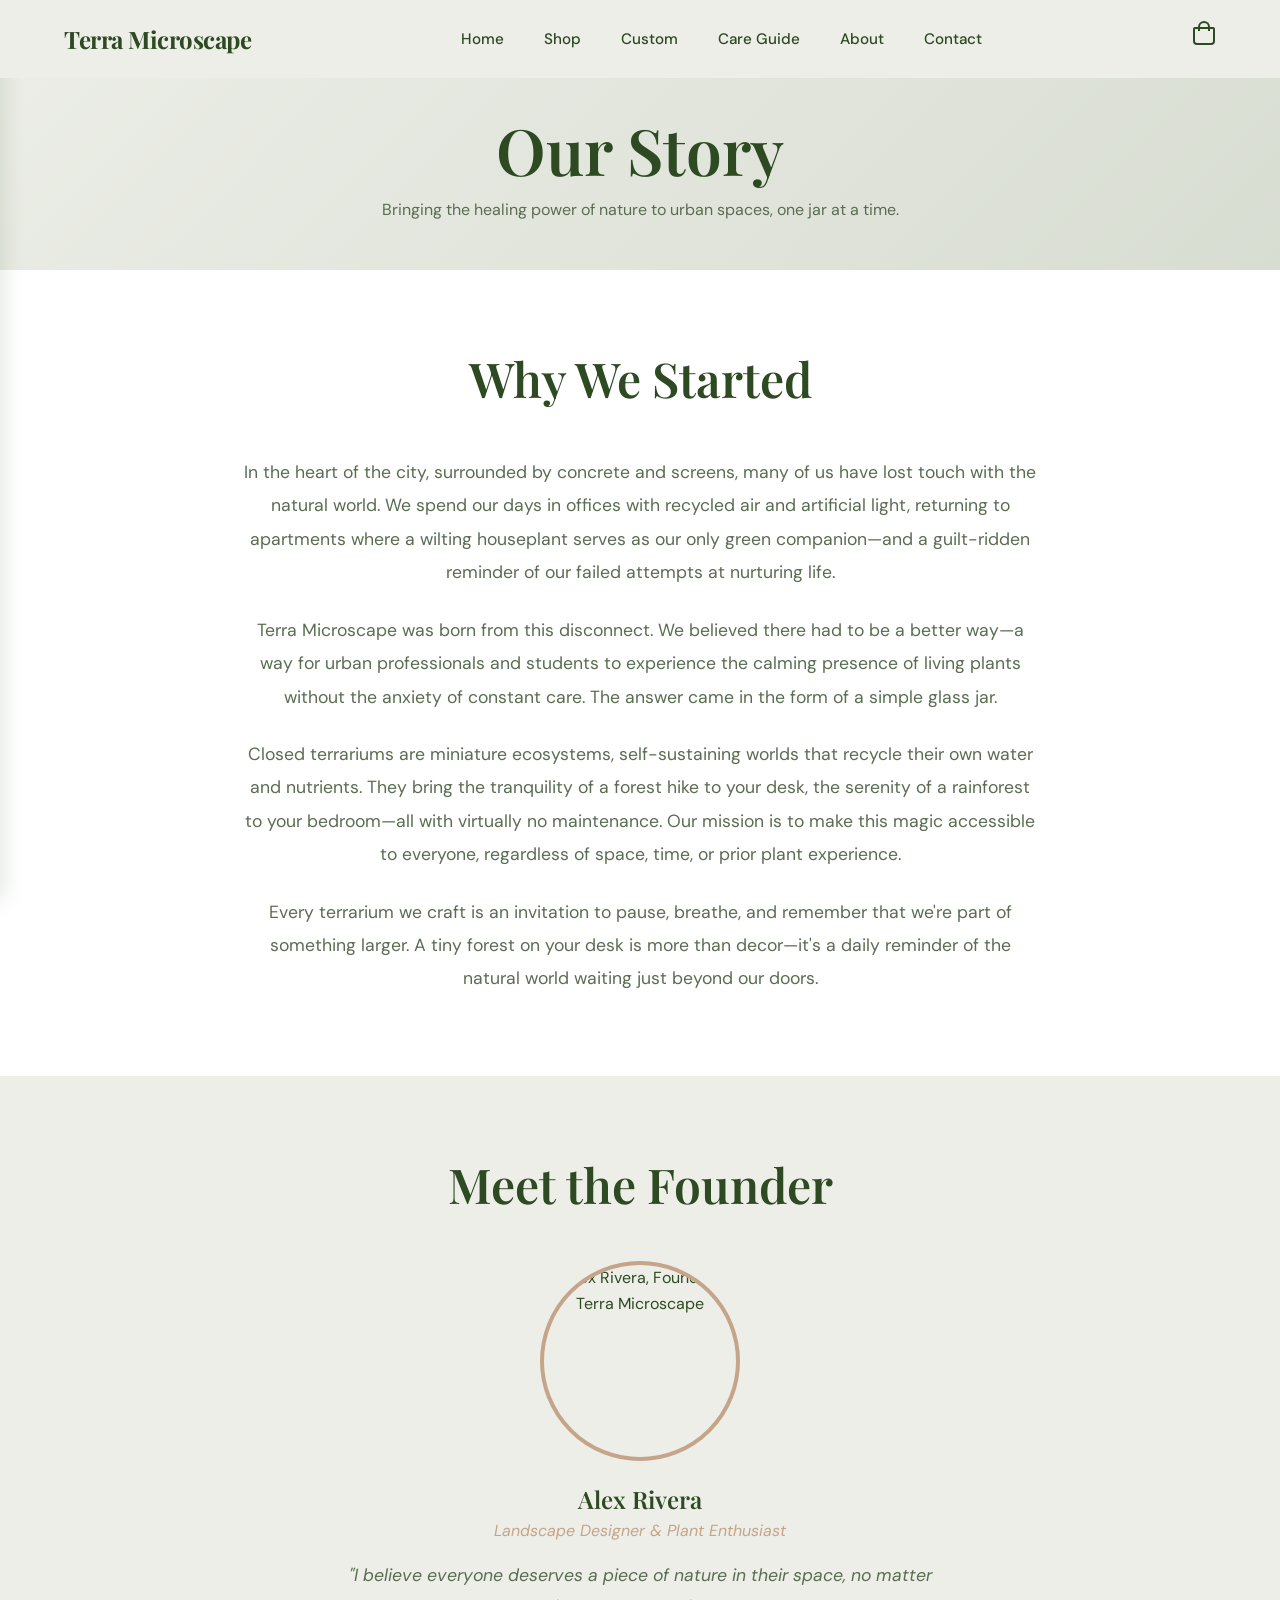
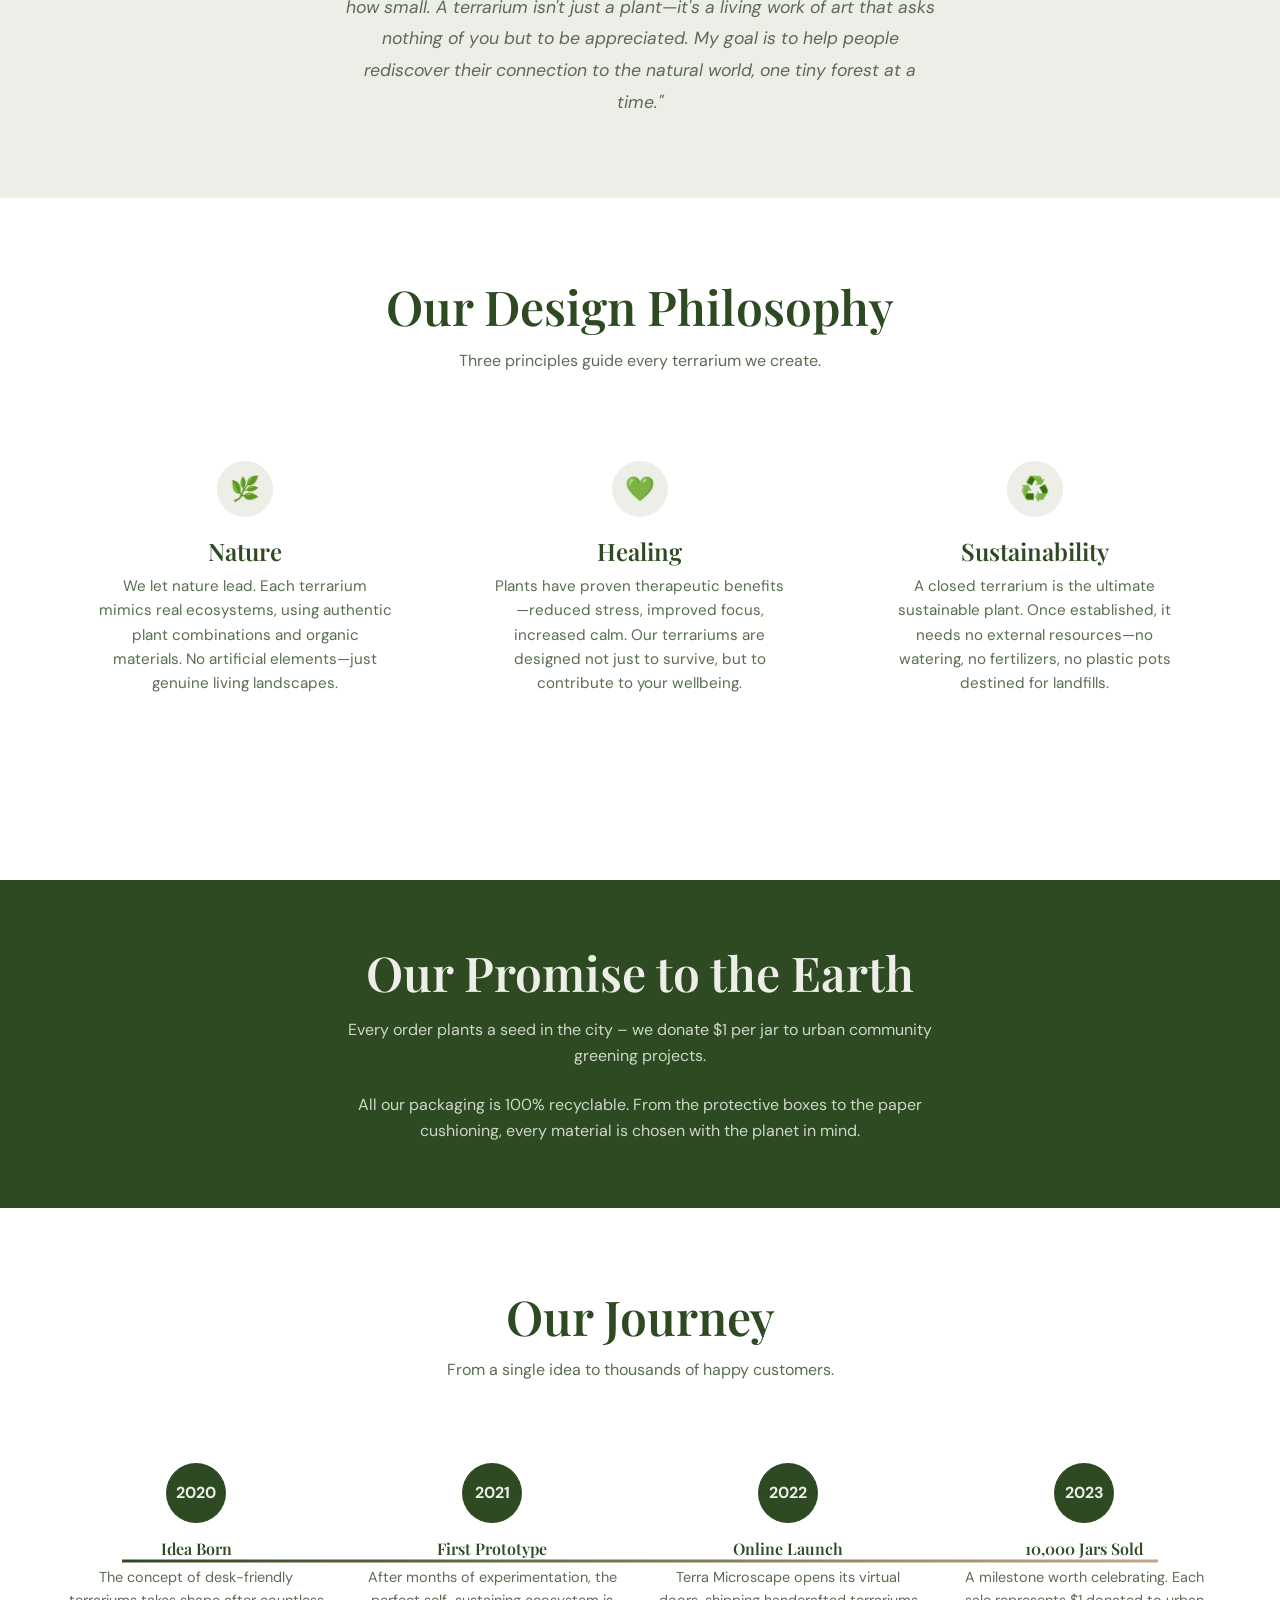
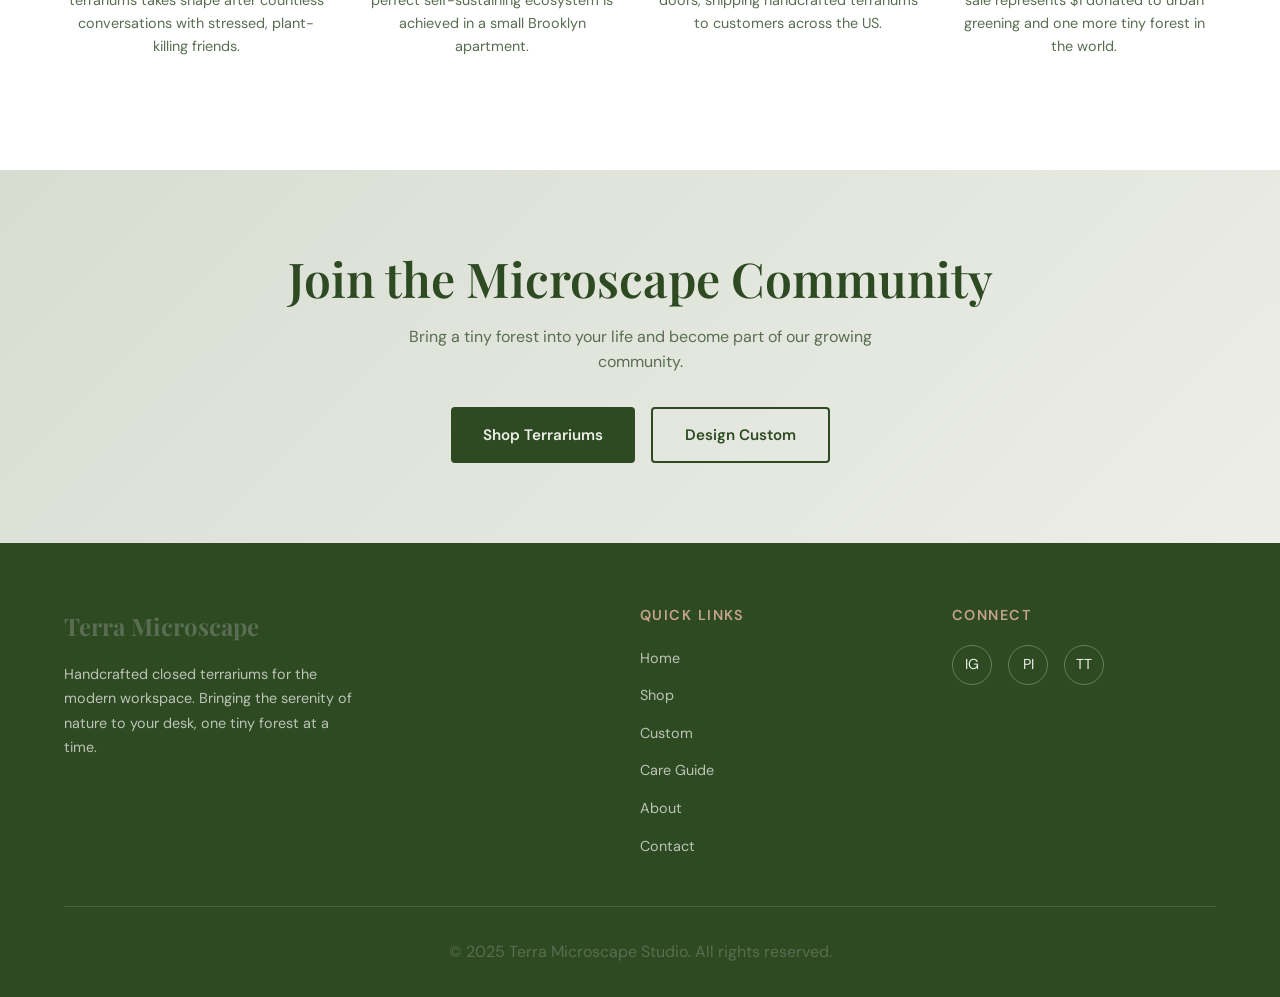
==== about.html @ 4326773a "Add files via upload" ====
<!DOCTYPE html>
<html lang="en">
<head>
  <meta charset="UTF-8">
  <meta name="viewport" content="width=device-width, initial-scale=1.0">
  <meta name="description" content="Learn about Terra Microscape Studio. Our story, mission, and commitment to bringing nature closer to urban living.">
  <title>About Us | Terra Microscape Studio</title>
  <link rel="preconnect" href="https://fonts.googleapis.com">
  <link rel="preconnect" href="https://fonts.gstatic.com" crossorigin>
  <link href="https://fonts.googleapis.com/css2?family=DM+Sans:wght@400;500;600;700&family=Playfair+Display:wght@500;600;700&display=swap" rel="stylesheet">
  <link rel="stylesheet" href="styles.css">
</head>
<body>
  <!-- Navigation -->
  <nav class="nav">
    <div class="container nav-inner">
      <a href="index.html" class="nav-logo">Terra Microscape</a>
      <ul class="nav-menu">
        <li><a href="index.html">Home</a></li>
        <li><a href="shop.html">Shop</a></li>
        <li><a href="custom.html">Custom</a></li>
        <li><a href="care.html">Care Guide</a></li>
        <li><a href="about.html">About</a></li>
        <li><a href="contact.html">Contact</a></li>
      </ul>
      <div class="nav-right">
        <div class="cart-icon" aria-label="Shopping cart"></div>
        <button class="nav-toggle" aria-label="Toggle menu">
          <span></span>
          <span></span>
          <span></span>
        </button>
      </div>
    </div>
  </nav>

  <!-- Mobile Drawer -->
  <div class="nav-overlay"></div>
  <div class="nav-drawer">
    <a href="index.html">Home</a>
    <a href="shop.html">Shop</a>
    <a href="custom.html">Custom</a>
    <a href="care.html">Care Guide</a>
    <a href="about.html">About</a>
    <a href="contact.html">Contact</a>
  </div>

  <!-- Page Header -->
  <header class="page-header">
    <div class="container">
      <h1>Our Story</h1>
      <p>Bringing the healing power of nature to urban spaces, one jar at a time.</p>
    </div>
  </header>

  <!-- Brand Story -->
  <section class="benefits">
    <div class="container">
      <div class="section-header">
        <h2>Why We Started</h2>
      </div>
      <div style="max-width: 800px; margin: 0 auto; text-align: center;">
        <p style="font-size: 1.1rem; line-height: 1.9; margin-bottom: 1.5rem;">
          In the heart of the city, surrounded by concrete and screens, many of us have lost touch with the natural world. We spend our days in offices with recycled air and artificial light, returning to apartments where a wilting houseplant serves as our only green companion—and a guilt-ridden reminder of our failed attempts at nurturing life.
        </p>
        <p style="font-size: 1.1rem; line-height: 1.9; margin-bottom: 1.5rem;">
          Terra Microscape was born from this disconnect. We believed there had to be a better way—a way for urban professionals and students to experience the calming presence of living plants without the anxiety of constant care. The answer came in the form of a simple glass jar.
        </p>
        <p style="font-size: 1.1rem; line-height: 1.9; margin-bottom: 1.5rem;">
          Closed terrariums are miniature ecosystems, self-sustaining worlds that recycle their own water and nutrients. They bring the tranquility of a forest hike to your desk, the serenity of a rainforest to your bedroom—all with virtually no maintenance. Our mission is to make this magic accessible to everyone, regardless of space, time, or prior plant experience.
        </p>
        <p style="font-size: 1.1rem; line-height: 1.9;">
          Every terrarium we craft is an invitation to pause, breathe, and remember that we're part of something larger. A tiny forest on your desk is more than decor—it's a daily reminder of the natural world waiting just beyond our doors.
        </p>
      </div>
    </div>
  </section>

  <!-- Founder Introduction -->
  <section class="bestsellers">
    <div class="container">
      <div class="section-header">
        <h2>Meet the Founder</h2>
      </div>
      <div style="display: flex; flex-direction: column; align-items: center; text-align: center;">
        <div style="width: 200px; height: 200px; border-radius: 50%; overflow: hidden; margin-bottom: 1.5rem; border: 4px solid var(--color-accent);">
          <img src="https://placehold.co/300x300/2d4a22/eceee7?text=Alex+Rivera" alt="Alex Rivera, Founder of Terra Microscape" style="width: 100%; height: 100%; object-fit: cover;">
        </div>
        <h3 style="color: var(--color-primary); margin-bottom: 0.25rem;">Alex Rivera</h3>
        <p style="color: var(--color-accent); font-style: italic; margin-bottom: 1rem;">Landscape Designer & Plant Enthusiast</p>
        <blockquote style="max-width: 600px; font-size: 1.1rem; font-style: italic; color: var(--color-text-light); line-height: 1.8;">
          "I believe everyone deserves a piece of nature in their space, no matter how small. A terrarium isn't just a plant—it's a living work of art that asks nothing of you but to be appreciated. My goal is to help people rediscover their connection to the natural world, one tiny forest at a time."
        </blockquote>
      </div>
    </div>
  </section>

  <!-- Design Philosophy -->
  <section class="benefits">
    <div class="container">
      <div class="section-header">
        <h2>Our Design Philosophy</h2>
        <p>Three principles guide every terrarium we create.</p>
      </div>
      <div class="scenario-grid">
        <div class="scenario-card">
          <div class="scenario-icon">🌿</div>
          <h3>Nature</h3>
          <p>We let nature lead. Each terrarium mimics real ecosystems, using authentic plant combinations and organic materials. No artificial elements—just genuine living landscapes.</p>
        </div>
        <div class="scenario-card">
          <div class="scenario-icon">💚</div>
          <h3>Healing</h3>
          <p>Plants have proven therapeutic benefits—reduced stress, improved focus, increased calm. Our terrariums are designed not just to survive, but to contribute to your wellbeing.</p>
        </div>
        <div class="scenario-card">
          <div class="scenario-icon">♻️</div>
          <h3>Sustainability</h3>
          <p>A closed terrarium is the ultimate sustainable plant. Once established, it needs no external resources—no watering, no fertilizers, no plastic pots destined for landfills.</p>
        </div>
      </div>
    </div>
  </section>

  <!-- Eco & Community Promise -->
  <section class="mission-banner">
    <div class="container">
      <h2>Our Promise to the Earth</h2>
      <p>Every order plants a seed in the city – we donate $1 per jar to urban community greening projects.</p>
      <p style="margin-bottom: 0;">All our packaging is 100% recyclable. From the protective boxes to the paper cushioning, every material is chosen with the planet in mind.</p>
    </div>
  </section>

  <!-- Brand Milestones Timeline -->
  <section class="benefits">
    <div class="container">
      <div class="section-header">
        <h2>Our Journey</h2>
        <p>From a single idea to thousands of happy customers.</p>
      </div>
      <div class="timeline" style="position: relative; padding: 2rem 0;">
        <div style="position: absolute; top: 50%; left: 5%; right: 5%; height: 3px; background: linear-gradient(90deg, var(--color-primary) 0%, var(--color-accent) 100%); transform: translateY(-50%);"></div>
        <div style="display: flex; justify-content: space-between; position: relative; flex-wrap: wrap; gap: 2rem;">
          <div style="flex: 1; min-width: 200px; text-align: center;">
            <div style="width: 60px; height: 60px; background: var(--color-primary); border-radius: 50%; margin: 0 auto 1rem; display: flex; align-items: center; justify-content: center; color: var(--color-secondary); font-weight: 700;">2020</div>
            <h4 style="color: var(--color-primary); margin-bottom: 0.5rem;">Idea Born</h4>
            <p style="font-size: 0.9rem;">The concept of desk-friendly terrariums takes shape after countless conversations with stressed, plant-killing friends.</p>
          </div>
          <div style="flex: 1; min-width: 200px; text-align: center;">
            <div style="width: 60px; height: 60px; background: var(--color-primary); border-radius: 50%; margin: 0 auto 1rem; display: flex; align-items: center; justify-content: center; color: var(--color-secondary); font-weight: 700;">2021</div>
            <h4 style="color: var(--color-primary); margin-bottom: 0.5rem;">First Prototype</h4>
            <p style="font-size: 0.9rem;">After months of experimentation, the perfect self-sustaining ecosystem is achieved in a small Brooklyn apartment.</p>
          </div>
          <div style="flex: 1; min-width: 200px; text-align: center;">
            <div style="width: 60px; height: 60px; background: var(--color-primary); border-radius: 50%; margin: 0 auto 1rem; display: flex; align-items: center; justify-content: center; color: var(--color-secondary); font-weight: 700;">2022</div>
            <h4 style="color: var(--color-primary); margin-bottom: 0.5rem;">Online Launch</h4>
            <p style="font-size: 0.9rem;">Terra Microscape opens its virtual doors, shipping handcrafted terrariums to customers across the US.</p>
          </div>
          <div style="flex: 1; min-width: 200px; text-align: center;">
            <div style="width: 60px; height: 60px; background: var(--color-primary); border-radius: 50%; margin: 0 auto 1rem; display: flex; align-items: center; justify-content: center; color: var(--color-secondary); font-weight: 700;">2023</div>
            <h4 style="color: var(--color-primary); margin-bottom: 0.5rem;">10,000 Jars Sold</h4>
            <p style="font-size: 0.9rem;">A milestone worth celebrating. Each sale represents $1 donated to urban greening and one more tiny forest in the world.</p>
          </div>
        </div>
      </div>
    </div>
  </section>

  <!-- Bottom CTA -->
  <section class="cta-section">
    <div class="container">
      <h2>Join the Microscape Community</h2>
      <p>Bring a tiny forest into your life and become part of our growing community.</p>
      <div class="cta-buttons">
        <a href="shop.html" class="btn btn-primary">Shop Terrariums</a>
        <a href="custom.html" class="btn btn-outline">Design Custom</a>
      </div>
    </div>
  </section>

  <!-- Footer -->
  <footer class="footer">
    <div class="container">
      <div class="footer-inner">
        <div class="footer-brand">
          <p class="footer-logo">Terra Microscape</p>
          <p class="footer-description">Handcrafted closed terrariums for the modern workspace. Bringing the serenity of nature to your desk, one tiny forest at a time.</p>
        </div>
        <div class="footer-links">
          <h4>Quick Links</h4>
          <ul>
            <li><a href="index.html">Home</a></li>
            <li><a href="shop.html">Shop</a></li>
            <li><a href="custom.html">Custom</a></li>
            <li><a href="care.html">Care Guide</a></li>
            <li><a href="about.html">About</a></li>
            <li><a href="contact.html">Contact</a></li>
          </ul>
        </div>
        <div class="footer-links">
          <h4>Connect</h4>
          <div class="social-links">
            <a href="#" aria-label="Instagram">IG</a>
            <a href="#" aria-label="Pinterest">PI</a>
            <a href="#" aria-label="TikTok">TT</a>
          </div>
        </div>
      </div>
      <div class="footer-bottom">
        <p>© 2025 Terra Microscape Studio. All rights reserved.</p>
      </div>
    </div>
  </footer>

  <!-- Back to Top Button -->
  <button class="back-to-top" aria-label="Back to top">↑</button>

  <script src="script.js"></script>
</body>
</html>
---- styles.css ----
/* ===== CSS Variables ===== */
:root {
  --color-primary: #2d4a22;
  --color-secondary: #eceee7;
  --color-accent: #c5a48a;
  --color-text: #2d4a22;
  --color-text-light: #5a6d52;
  --color-bg: #eceee7;
  --color-white: #ffffff;
  --color-shadow: rgba(45, 74, 34, 0.12);
  --font-display: 'Playfair Display', Georgia, serif;
  --font-body: 'DM Sans', -apple-system, BlinkMacSystemFont, sans-serif;
  --transition: 0.2s ease;
  --max-width: 1200px;
}

/* ===== Reset & Base ===== */
*, *::before, *::after {
  margin: 0;
  padding: 0;
  box-sizing: border-box;
}

html {
  scroll-behavior: smooth;
}

body {
  font-family: var(--font-body);
  background-color: var(--color-bg);
  color: var(--color-text);
  line-height: 1.6;
  overflow-x: hidden;
}

a {
  text-decoration: none;
  color: inherit;
}

ul {
  list-style: none;
}

img {
  max-width: 100%;
  height: auto;
  display: block;
}

button {
  cursor: pointer;
  font-family: inherit;
  border: none;
  background: none;
}

/* ===== Typography ===== */
h1, h2, h3, h4 {
  font-family: var(--font-display);
  font-weight: 600;
  line-height: 1.2;
}

h1 { font-size: clamp(2.5rem, 5vw, 4rem); }
h2 { font-size: clamp(2rem, 4vw, 3rem); }
h3 { font-size: clamp(1.25rem, 2vw, 1.5rem); }

p {
  font-size: 1rem;
  color: var(--color-text-light);
}

/* ===== Container ===== */
.container {
  max-width: var(--max-width);
  margin: 0 auto;
  padding: 0 1.5rem;
}

/* ===== Navigation ===== */
.nav {
  position: fixed;
  top: 0;
  left: 0;
  right: 0;
  z-index: 1000;
  background-color: var(--color-bg);
  transition: box-shadow var(--transition), padding var(--transition);
  padding: 1.25rem 0;
}

.nav.scrolled {
  box-shadow: 0 2px 20px var(--color-shadow);
  padding: 0.75rem 0;
}

.nav-inner {
  display: flex;
  align-items: center;
  justify-content: space-between;
}

.nav-logo {
  font-family: var(--font-display);
  font-size: 1.5rem;
  font-weight: 700;
  color: var(--color-primary);
  letter-spacing: -0.02em;
}

.nav-menu {
  display: flex;
  align-items: center;
  gap: 2.5rem;
}

.nav-menu a {
  font-size: 0.95rem;
  font-weight: 500;
  color: var(--color-text);
  position: relative;
  transition: color var(--transition);
}

.nav-menu a::after {
  content: '';
  position: absolute;
  bottom: -4px;
  left: 0;
  width: 0;
  height: 2px;
  background-color: var(--color-accent);
  transition: width var(--transition);
}

.nav-menu a:hover {
  color: var(--color-primary);
}

.nav-menu a:hover::after {
  width: 100%;
}

.nav-right {
  display: flex;
  align-items: center;
  gap: 1.5rem;
}

.cart-icon {
  width: 24px;
  height: 24px;
  position: relative;
}

.cart-icon::before {
  content: '';
  position: absolute;
  top: 0;
  left: 50%;
  transform: translateX(-50%);
  width: 22px;
  height: 18px;
  border: 2px solid var(--color-primary);
  border-radius: 2px 2px 4px 4px;
}

.cart-icon::after {
  content: '';
  position: absolute;
  top: -6px;
  left: 50%;
  transform: translateX(-50%);
  width: 12px;
  height: 10px;
  border: 2px solid var(--color-primary);
  border-radius: 6px 6px 0 0;
  border-bottom: none;
}

/* Mobile Menu Toggle */
.nav-toggle {
  display: none;
  flex-direction: column;
  gap: 5px;
  padding: 5px;
  z-index: 1001;
}

.nav-toggle span {
  display: block;
  width: 24px;
  height: 2px;
  background-color: var(--color-primary);
  transition: transform var(--transition), opacity var(--transition);
}

.nav-toggle.active span:nth-child(1) {
  transform: rotate(45deg) translate(5px, 5px);
}

.nav-toggle.active span:nth-child(2) {
  opacity: 0;
}

.nav-toggle.active span:nth-child(3) {
  transform: rotate(-45deg) translate(5px, -5px);
}

/* Mobile Drawer */
.nav-overlay {
  display: none;
  position: fixed;
  top: 0;
  left: 0;
  right: 0;
  bottom: 0;
  background-color: rgba(45, 74, 34, 0.3);
  opacity: 0;
  transition: opacity 0.3s ease;
  z-index: 998;
}

.nav-overlay.active {
  opacity: 1;
}

.nav-drawer {
  position: fixed;
  top: 0;
  left: -280px;
  width: 280px;
  height: 100vh;
  background-color: var(--color-secondary);
  padding: 5rem 2rem 2rem;
  transition: left 0.3s ease;
  z-index: 999;
  box-shadow: 4px 0 20px var(--color-shadow);
}

.nav-drawer.active {
  left: 0;
}

.nav-drawer a {
  display: block;
  padding: 1rem 0;
  font-size: 1.1rem;
  font-weight: 500;
  color: var(--color-text);
  border-bottom: 1px solid rgba(45, 74, 34, 0.1);
  transition: color var(--transition), padding-left var(--transition);
}

.nav-drawer a:hover {
  color: var(--color-primary);
  padding-left: 0.5rem;
}

/* ===== Buttons ===== */
.btn {
  display: inline-flex;
  align-items: center;
  justify-content: center;
  padding: 0.875rem 2rem;
  font-size: 0.95rem;
  font-weight: 600;
  border-radius: 4px;
  transition: transform var(--transition), box-shadow var(--transition);
}

.btn:hover {
  transform: translateY(-2px);
  box-shadow: 0 8px 25px var(--color-shadow);
}

.btn-primary {
  background-color: var(--color-primary);
  color: var(--color-secondary);
}

.btn-secondary {
  background-color: var(--color-accent);
  color: var(--color-primary);
}

.btn-outline {
  border: 2px solid var(--color-primary);
  color: var(--color-primary);
  background-color: transparent;
}

.btn-outline:hover {
  background-color: var(--color-primary);
  color: var(--color-secondary);
}

/* ===== Hero Section ===== */
.hero {
  min-height: 100vh;
  display: flex;
  align-items: center;
  padding-top: 5rem;
  background: linear-gradient(135deg, var(--color-bg) 0%, #d8ddd2 100%);
  position: relative;
  overflow: hidden;
}

.hero::before {
  content: '';
  position: absolute;
  top: -50%;
  right: -20%;
  width: 70%;
  height: 200%;
  background: radial-gradient(ellipse, rgba(197, 164, 138, 0.15) 0%, transparent 70%);
  pointer-events: none;
}

.hero-inner {
  display: grid;
  grid-template-columns: 1fr 1fr;
  gap: 4rem;
  align-items: center;
}

.hero-content h1 {
  color: var(--color-primary);
  margin-bottom: 0.5rem;
}

.hero-tagline {
  font-family: var(--font-display);
  font-size: clamp(1.25rem, 2vw, 1.75rem);
  color: var(--color-accent);
  margin-bottom: 1.5rem;
  font-style: italic;
}

.hero-description {
  font-size: 1.1rem;
  margin-bottom: 2rem;
  max-width: 480px;
}

.hero-buttons {
  display: flex;
  gap: 1rem;
  flex-wrap: wrap;
}

.hero-image {
  position: relative;
}

.hero-image img {
  border-radius: 8px;
  box-shadow: 0 20px 60px var(--color-shadow);
}

/* ===== Section Styles ===== */
section {
  padding: 5rem 0;
}

.section-header {
  text-align: center;
  margin-bottom: 3rem;
}

.section-header h2 {
  color: var(--color-primary);
  margin-bottom: 0.75rem;
}

.section-header p {
  max-width: 600px;
  margin: 0 auto;
}

/* ===== Benefits Section ===== */
.benefits {
  background-color: var(--color-white);
}

.benefits-grid {
  display: grid;
  grid-template-columns: repeat(3, 1fr);
  gap: 2rem;
}

.benefit-card {
  text-align: center;
  padding: 2.5rem 2rem;
  border-radius: 8px;
  background-color: var(--color-bg);
  transition: transform var(--transition), box-shadow var(--transition);
}

.benefit-card:hover {
  transform: translateY(-2px);
  box-shadow: 0 12px 40px var(--color-shadow);
}

.benefit-icon {
  width: 64px;
  height: 64px;
  margin: 0 auto 1.5rem;
  background-color: var(--color-primary);
  border-radius: 50%;
  display: flex;
  align-items: center;
  justify-content: center;
}

.benefit-icon svg {
  width: 32px;
  height: 32px;
  stroke: var(--color-secondary);
  fill: none;
  stroke-width: 1.5;
}

.benefit-card h3 {
  color: var(--color-primary);
  margin-bottom: 0.75rem;
}

/* ===== Products Section ===== */
.products-grid {
  display: grid;
  grid-template-columns: repeat(3, 1fr);
  gap: 2rem;
}

.product-card {
  background-color: var(--color-white);
  border-radius: 8px;
  overflow: hidden;
  transition: transform var(--transition), box-shadow var(--transition);
}

.product-card:hover {
  transform: translateY(-2px);
  box-shadow: 0 12px 40px var(--color-shadow);
}

.product-card img {
  width: 100%;
  height: 240px;
  object-fit: cover;
}

.product-info {
  padding: 1.5rem;
}

.product-meta {
  display: flex;
  align-items: center;
  justify-content: space-between;
  margin-bottom: 0.75rem;
}

.product-name {
  font-family: var(--font-display);
  font-size: 1.25rem;
  color: var(--color-primary);
}

.product-price {
  font-weight: 700;
  color: var(--color-accent);
  font-size: 1.1rem;
}

.care-badge {
  display: inline-block;
  padding: 0.25rem 0.75rem;
  font-size: 0.75rem;
  font-weight: 600;
  text-transform: uppercase;
  letter-spacing: 0.05em;
  border-radius: 20px;
  margin-bottom: 0.75rem;
}

.care-badge.easy {
  background-color: rgba(45, 74, 34, 0.1);
  color: var(--color-primary);
}

.care-badge.moderate {
  background-color: rgba(197, 164, 138, 0.3);
  color: #8b6f4e;
}

.product-description {
  font-size: 0.9rem;
  margin-bottom: 1rem;
}

.product-card .btn {
  width: 100%;
  padding: 0.75rem;
}

/* ===== Reviews Section ===== */
.reviews {
  background-color: var(--color-white);
}

.reviews-grid {
  display: grid;
  grid-template-columns: repeat(3, 1fr);
  gap: 2rem;
}

.review-card {
  background-color: var(--color-bg);
  padding: 2rem;
  border-radius: 8px;
  transition: transform var(--transition), box-shadow var(--transition);
}

.review-card:hover {
  transform: translateY(-2px);
  box-shadow: 0 12px 40px var(--color-shadow);
}

.review-header {
  display: flex;
  align-items: center;
  gap: 1rem;
  margin-bottom: 1rem;
}

.review-avatar {
  width: 56px;
  height: 56px;
  border-radius: 50%;
  overflow: hidden;
  flex-shrink: 0;
}

.review-avatar img {
  width: 100%;
  height: 100%;
  object-fit: cover;
}

.review-author {
  font-weight: 600;
  color: var(--color-primary);
}

.review-stars {
  color: #d4a853;
  font-size: 0.9rem;
  letter-spacing: 2px;
}

.review-text {
  font-size: 0.95rem;
  line-height: 1.7;
}

/* ===== Mission Banner ===== */
.mission-banner {
  background-color: var(--color-primary);
  color: var(--color-secondary);
  text-align: center;
  padding: 4rem 2rem;
}

.mission-banner h2 {
  color: var(--color-secondary);
  margin-bottom: 1rem;
}

.mission-banner p {
  color: rgba(236, 238, 231, 0.85);
  max-width: 600px;
  margin: 0 auto 1.5rem;
}

.mission-banner .btn {
  background-color: var(--color-accent);
  color: var(--color-primary);
}

.mission-banner .btn:hover {
  background-color: #b8956f;
}

/* ===== CTA Section ===== */
.cta-section {
  background: linear-gradient(135deg, #d8ddd2 0%, var(--color-bg) 100%);
  text-align: center;
}

.cta-section h2 {
  color: var(--color-primary);
  margin-bottom: 1rem;
}

.cta-section p {
  max-width: 500px;
  margin: 0 auto 2rem;
}

.cta-buttons {
  display: flex;
  gap: 1rem;
  justify-content: center;
  flex-wrap: wrap;
}

/* ===== Footer ===== */
.footer {
  background-color: var(--color-primary);
  color: var(--color-secondary);
  padding: 4rem 0 2rem;
}

.footer-inner {
  display: grid;
  grid-template-columns: 2fr 1fr 1fr;
  gap: 3rem;
  margin-bottom: 3rem;
}

.footer-brand {
  max-width: 300px;
}

.footer-logo {
  font-family: var(--font-display);
  font-size: 1.5rem;
  font-weight: 700;
  margin-bottom: 1rem;
}

.footer-description {
  font-size: 0.9rem;
  color: rgba(236, 238, 231, 0.75);
  line-height: 1.7;
}

.footer-links h4 {
  font-family: var(--font-body);
  font-size: 0.9rem;
  font-weight: 600;
  text-transform: uppercase;
  letter-spacing: 0.1em;
  margin-bottom: 1.25rem;
  color: var(--color-accent);
}

.footer-links ul {
  display: flex;
  flex-direction: column;
  gap: 0.75rem;
}

.footer-links a {
  font-size: 0.9rem;
  color: rgba(236, 238, 231, 0.75);
  transition: color var(--transition);
}

.footer-links a:hover {
  color: var(--color-secondary);
}

.social-links {
  display: flex;
  gap: 1rem;
}

.social-links a {
  width: 40px;
  height: 40px;
  border: 1px solid rgba(236, 238, 231, 0.3);
  border-radius: 50%;
  display: flex;
  align-items: center;
  justify-content: center;
  font-size: 0.9rem;
  color: var(--color-secondary);
  transition: background-color var(--transition), border-color var(--transition);
}

.social-links a:hover {
  background-color: var(--color-accent);
  border-color: var(--color-accent);
  color: var(--color-primary);
}

.footer-bottom {
  padding-top: 2rem;
  border-top: 1px solid rgba(236, 238, 231, 0.15);
  text-align: center;
  font-size: 0.85rem;
  color: rgba(236, 238, 231, 0.6);
}

/* ===== Back to Top Button ===== */
.back-to-top {
  position: fixed;
  bottom: 2rem;
  right: 2rem;
  width: 48px;
  height: 48px;
  background-color: var(--color-primary);
  color: var(--color-secondary);
  border-radius: 50%;
  display: flex;
  align-items: center;
  justify-content: center;
  font-size: 1.25rem;
  box-shadow: 0 4px 20px var(--color-shadow);
  opacity: 0;
  visibility: hidden;
  transform: translateY(10px);
  transition: opacity 0.3s ease, visibility 0.3s ease, transform 0.3s ease;
  z-index: 100;
}

.back-to-top.visible {
  opacity: 1;
  visibility: visible;
  transform: translateY(0);
}

.back-to-top:hover {
  background-color: var(--color-accent);
  color: var(--color-primary);
}

/* ===== Responsive Design ===== */
@media (max-width: 1024px) {
  .hero-inner {
    grid-template-columns: 1fr;
    gap: 3rem;
    text-align: center;
  }

  .hero-content {
    order: 2;
  }

  .hero-image {
    order: 1;
    max-width: 500px;
    margin: 0 auto;
  }

  .hero-description {
    margin: 0 auto 2rem;
  }

  .hero-buttons {
    justify-content: center;
  }

  .products-grid,
  .benefits-grid,
  .reviews-grid {
    grid-template-columns: repeat(2, 1fr);
  }

  .footer-inner {
    grid-template-columns: 1fr 1fr;
  }

  .footer-brand {
    grid-column: 1 / -1;
    max-width: none;
    text-align: center;
  }
}

@media (max-width: 768px) {
  .nav-menu {
    display: none;
  }

  .nav-toggle {
    display: flex;
  }

  .nav-overlay {
    display: block;
  }

  section {
    padding: 3.5rem 0;
  }

  .benefits-grid,
  .products-grid,
  .reviews-grid {
    grid-template-columns: 1fr;
    max-width: 400px;
    margin: 0 auto;
  }

  .footer-inner {
    grid-template-columns: 1fr;
    text-align: center;
  }

  .social-links {
    justify-content: center;
  }

  .back-to-top {
    bottom: 1.5rem;
    right: 1.5rem;
    width: 44px;
    height: 44px;
  }
}

@media (max-width: 480px) {
  .hero-buttons {
    flex-direction: column;
    width: 100%;
  }

  .hero-buttons .btn {
    width: 100%;
  }

  .cta-buttons {
    flex-direction: column;
    align-items: center;
  }

  .cta-buttons .btn {
    width: 100%;
    max-width: 280px;
  }
}

/* ===== Page Header ===== */
.page-header {
  padding-top: 7rem;
  padding-bottom: 3rem;
  background: linear-gradient(135deg, var(--color-bg) 0%, #d8ddd2 100%);
  text-align: center;
}

.page-header h1 {
  color: var(--color-primary);
  margin-bottom: 0.5rem;
}

.page-header p {
  max-width: 600px;
  margin: 0 auto;
}

/* ===== Filter Bar ===== */
.filter-bar {
  padding: 2rem 0;
  background-color: var(--color-white);
  border-bottom: 1px solid rgba(45, 74, 34, 0.1);
}

.filter-group {
  margin-bottom: 1.5rem;
}

.filter-group:last-child {
  margin-bottom: 0;
}

.filter-label {
  font-size: 0.85rem;
  font-weight: 600;
  text-transform: uppercase;
  letter-spacing: 0.08em;
  color: var(--color-text-light);
  margin-bottom: 0.75rem;
}

.filter-buttons {
  display: flex;
  flex-wrap: wrap;
  gap: 0.5rem;
}

.filter-btn {
  padding: 0.5rem 1.25rem;
  font-size: 0.9rem;
  font-weight: 500;
  color: var(--color-text);
  background-color: var(--color-bg);
  border: 1px solid rgba(45, 74, 34, 0.15);
  border-radius: 20px;
  cursor: pointer;
  transition: all var(--transition);
}

.filter-btn:hover {
  border-color: var(--color-primary);
  color: var(--color-primary);
}

.filter-btn.active {
  background-color: var(--color-primary);
  color: var(--color-secondary);
  border-color: var(--color-primary);
}

/* ===== Product Grid with Filters ===== */
.shop-products {
  padding: 3rem 0 5rem;
}

.shop-products .products-grid {
  grid-template-columns: repeat(4, 1fr);
}

.product-card .product-dimensions {
  font-size: 0.8rem;
  color: var(--color-text-light);
  margin-bottom: 0.5rem;
}

.product-card .product-benefit {
  font-size: 0.85rem;
  color: var(--color-text);
  margin-bottom: 0.75rem;
  font-style: italic;
}

/* Hide products by category */
.product-card.hidden {
  display: none;
}

/* ===== Shipping Notice ===== */
.shipping-notice {
  text-align: center;
  padding: 2rem;
  background-color: var(--color-white);
  border-radius: 8px;
  margin-top: 2rem;
}

.shipping-notice p {
  font-size: 0.95rem;
}

/* ===== Scenario Cards ===== */
.scenario-grid {
  display: grid;
  grid-template-columns: repeat(3, 1fr);
  gap: 2rem;
  margin-bottom: 4rem;
}

.scenario-card {
  text-align: center;
  padding: 2.5rem 2rem;
  background-color: var(--color-white);
  border-radius: 8px;
  transition: transform var(--transition), box-shadow var(--transition);
}

.scenario-card:hover {
  transform: translateY(-2px);
  box-shadow: 0 12px 40px var(--color-shadow);
}

.scenario-icon {
  width: 56px;
  height: 56px;
  margin: 0 auto 1.25rem;
  background-color: var(--color-bg);
  border-radius: 50%;
  display: flex;
  align-items: center;
  justify-content: center;
  font-size: 1.5rem;
}

.scenario-card h3 {
  color: var(--color-primary);
  margin-bottom: 0.5rem;
}

.scenario-card p {
  font-size: 0.95rem;
}

/* ===== Process Steps ===== */
.process-section {
  background-color: var(--color-white);
  padding: 4rem 0;
}

.process-steps {
  display: flex;
  justify-content: space-between;
  gap: 1rem;
  position: relative;
}

.process-steps::before {
  content: '';
  position: absolute;
  top: 28px;
  left: 10%;
  right: 10%;
  height: 2px;
  background-color: rgba(45, 74, 34, 0.15);
  z-index: 0;
}

.process-step {
  flex: 1;
  text-align: center;
  position: relative;
  z-index: 1;
}

.step-number {
  width: 56px;
  height: 56px;
  margin: 0 auto 1.25rem;
  background-color: var(--color-primary);
  color: var(--color-secondary);
  border-radius: 50%;
  display: flex;
  align-items: center;
  justify-content: center;
  font-size: 1.25rem;
  font-weight: 700;
}

.process-step h3 {
  color: var(--color-primary);
  font-size: 1.1rem;
  margin-bottom: 0.5rem;
}

.process-step p {
  font-size: 0.85rem;
  max-width: 200px;
  margin: 0 auto;
}

/* ===== Past Projects ===== */
.projects-grid {
  display: grid;
  grid-template-columns: repeat(3, 1fr);
  gap: 2rem;
}

.project-card {
  background-color: var(--color-white);
  border-radius: 8px;
  overflow: hidden;
  transition: transform var(--transition), box-shadow var(--transition);
}

.project-card:hover {
  transform: translateY(-2px);
  box-shadow: 0 12px 40px var(--color-shadow);
}

.project-card img {
  width: 100%;
  height: 280px;
  object-fit: cover;
}

.project-caption {
  padding: 1.25rem;
  text-align: center;
}

.project-caption h4 {
  font-family: var(--font-display);
  font-size: 1rem;
  color: var(--color-primary);
  margin-bottom: 0.25rem;
}

.project-caption p {
  font-size: 0.85rem;
}

/* ===== Custom Form Section ===== */
.form-section {
  background-color: var(--color-white);
  padding: 4rem;
  border-radius: 8px;
  max-width: 700px;
  margin: 0 auto;
}

.form-section h2 {
  text-align: center;
  color: var(--color-primary);
  margin-bottom: 2.5rem;
}

.form-group {
  margin-bottom: 1.5rem;
}

.form-group label {
  display: block;
  font-size: 0.9rem;
  font-weight: 600;
  color: var(--color-text);
  margin-bottom: 0.5rem;
}

.form-group input,
.form-group select,
.form-group textarea {
  width: 100%;
  padding: 0.875rem 1rem;
  font-size: 1rem;
  font-family: var(--font-body);
  color: var(--color-text);
  background-color: var(--color-bg);
  border: 1px solid rgba(45, 74, 34, 0.2);
  border-radius: 4px;
  transition: border-color var(--transition), box-shadow var(--transition);
}

.form-group input:focus,
.form-group select:focus,
.form-group textarea:focus {
  outline: none;
  border-color: var(--color-primary);
  box-shadow: 0 0 0 3px rgba(45, 74, 34, 0.1);
}

.form-group textarea {
  min-height: 120px;
  resize: vertical;
}

.form-row {
  display: grid;
  grid-template-columns: 1fr 1fr;
  gap: 1.5rem;
}

.checkbox-group {
  display: flex;
  flex-wrap: wrap;
  gap: 1rem;
}

.checkbox-item {
  display: flex;
  align-items: center;
  gap: 0.5rem;
  cursor: pointer;
}

.checkbox-item input[type="checkbox"] {
  width: 18px;
  height: 18px;
  accent-color: var(--color-primary);
  cursor: pointer;
}

.checkbox-item span {
  font-size: 0.95rem;
  color: var(--color-text);
}

.form-section .btn {
  width: 100%;
  margin-top: 1rem;
  padding: 1rem;
}

/* ===== Responsive for new elements ===== */
@media (max-width: 1024px) {
  .shop-products .products-grid {
    grid-template-columns: repeat(3, 1fr);
  }

  .projects-grid {
    grid-template-columns: repeat(2, 1fr);
  }
}

@media (max-width: 768px) {
  .filter-bar .container {
    display: flex;
    flex-wrap: wrap;
    gap: 1.5rem;
  }

  .filter-group {
    margin-bottom: 0;
  }

  .shop-products .products-grid {
    grid-template-columns: repeat(2, 1fr);
  }

  .scenario-grid {
    grid-template-columns: 1fr;
    max-width: 400px;
    margin-left: auto;
    margin-right: auto;
  }

  .process-steps {
    flex-direction: column;
    gap: 2rem;
  }

  .process-steps::before {
    display: none;
  }

  .process-step {
    display: flex;
    align-items: flex-start;
    text-align: left;
    gap: 1.5rem;
  }

  .step-number {
    flex-shrink: 0;
    margin: 0;
  }

  .process-step p {
    max-width: none;
  }

  .projects-grid {
    grid-template-columns: 1fr;
    max-width: 500px;
    margin-left: auto;
    margin-right: auto;
  }

  .form-section {
    padding: 2.5rem 1.5rem;
  }

  .form-row {
    grid-template-columns: 1fr;
  }
}

@media (max-width: 480px) {
  .shop-products .products-grid {
    grid-template-columns: 1fr;
  }

  .filter-buttons {
    justify-content: center;
  }
}
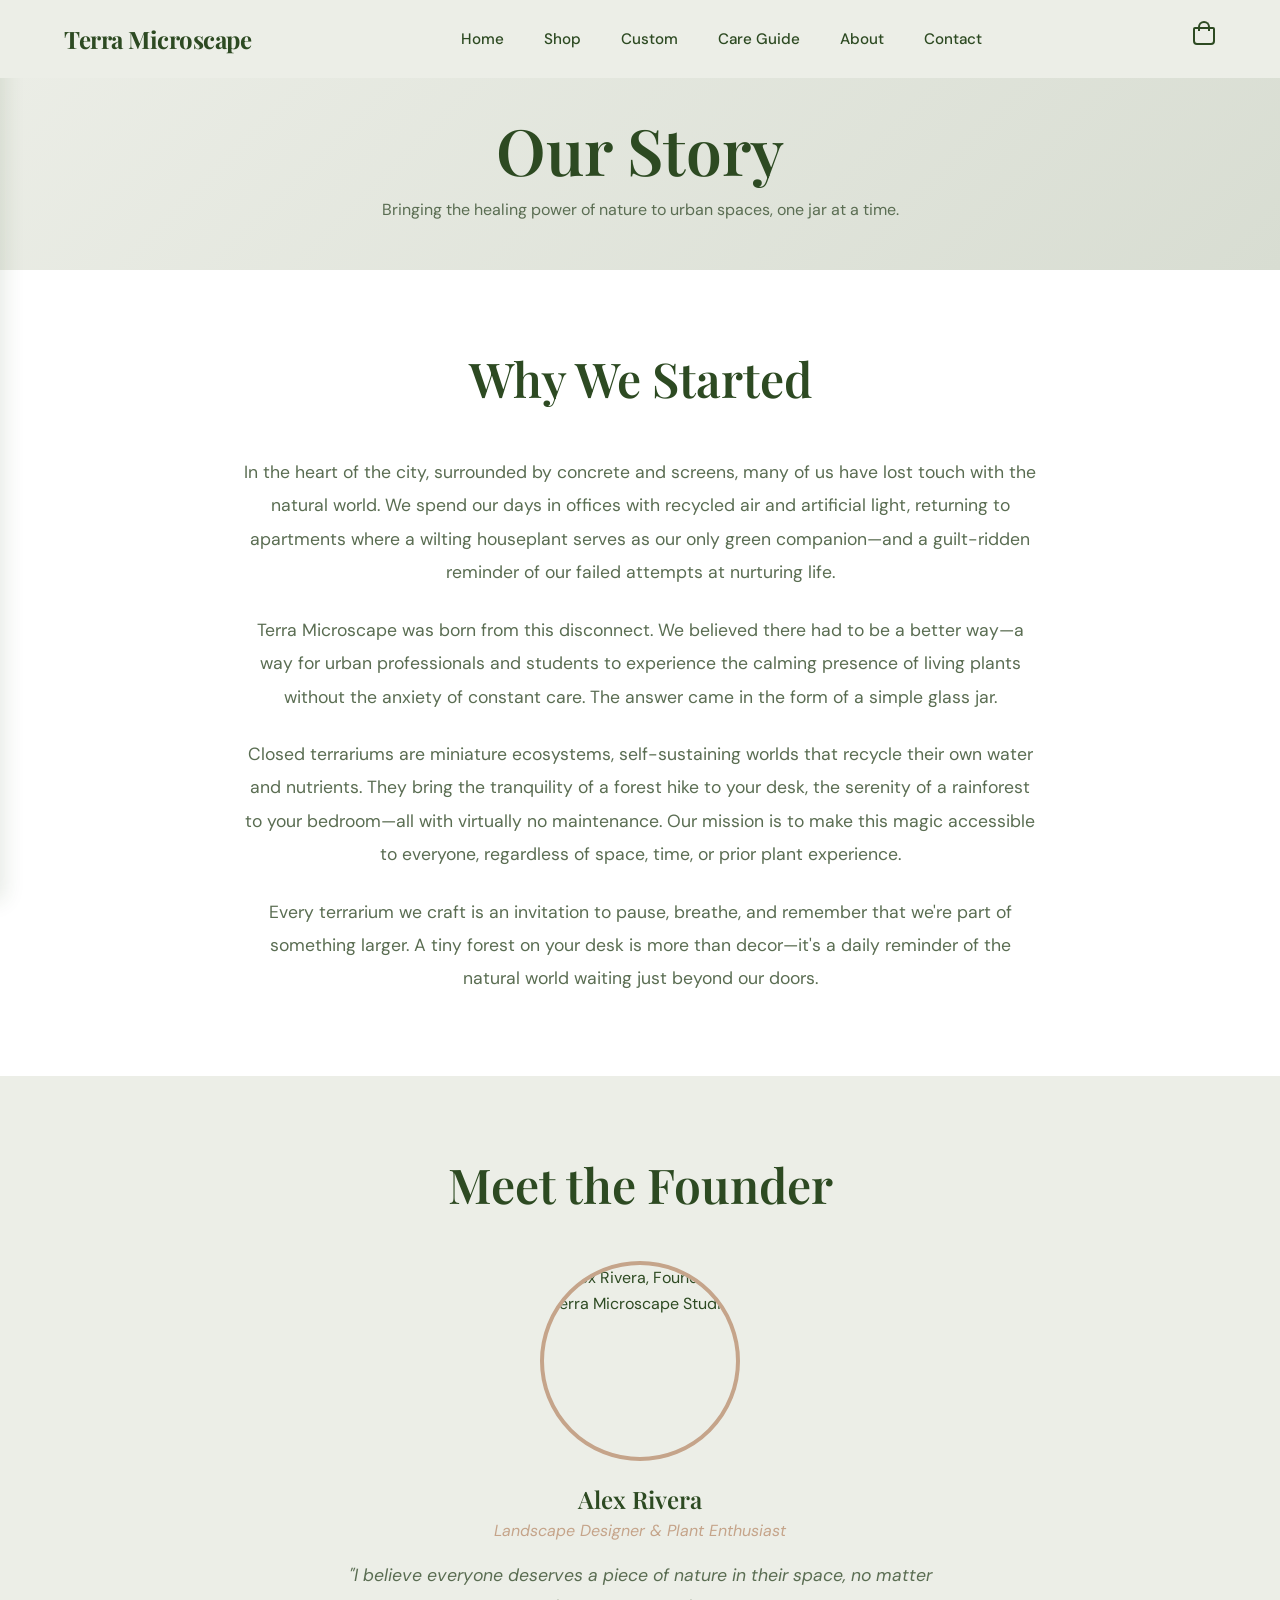
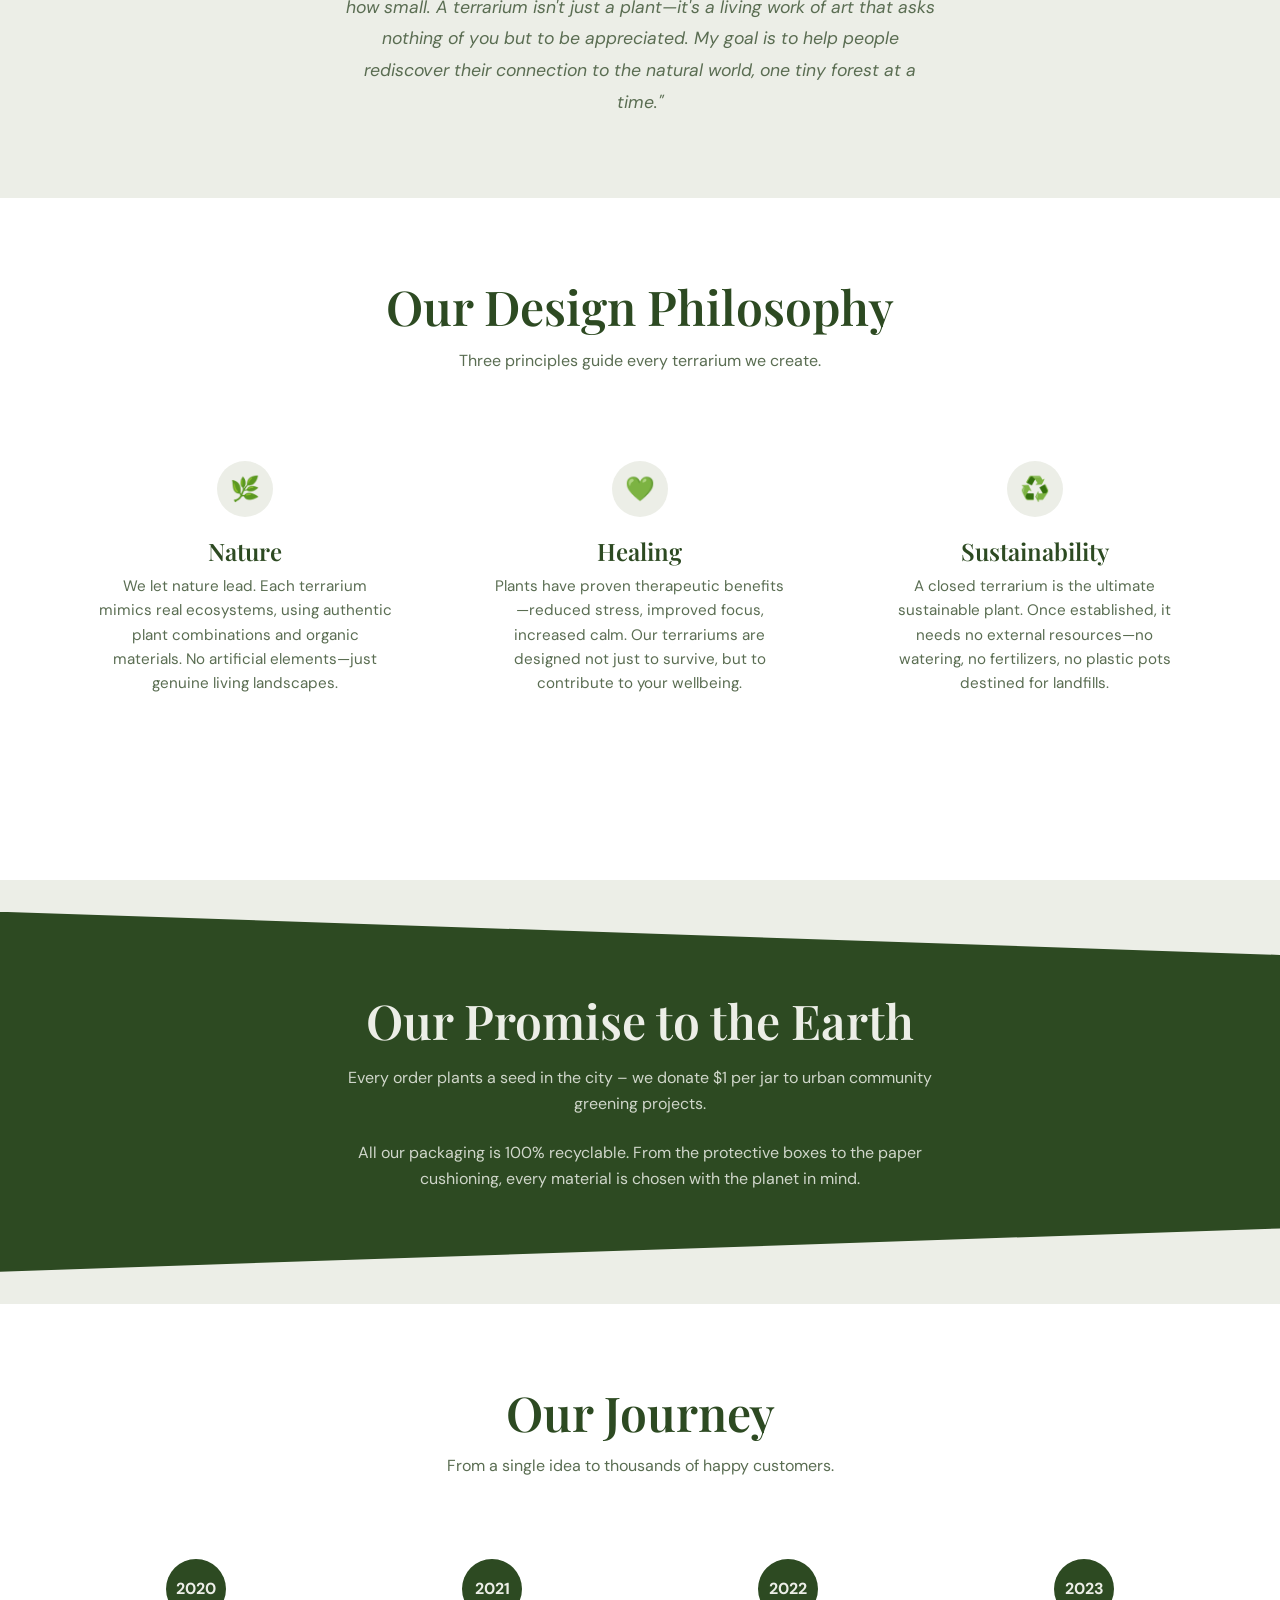
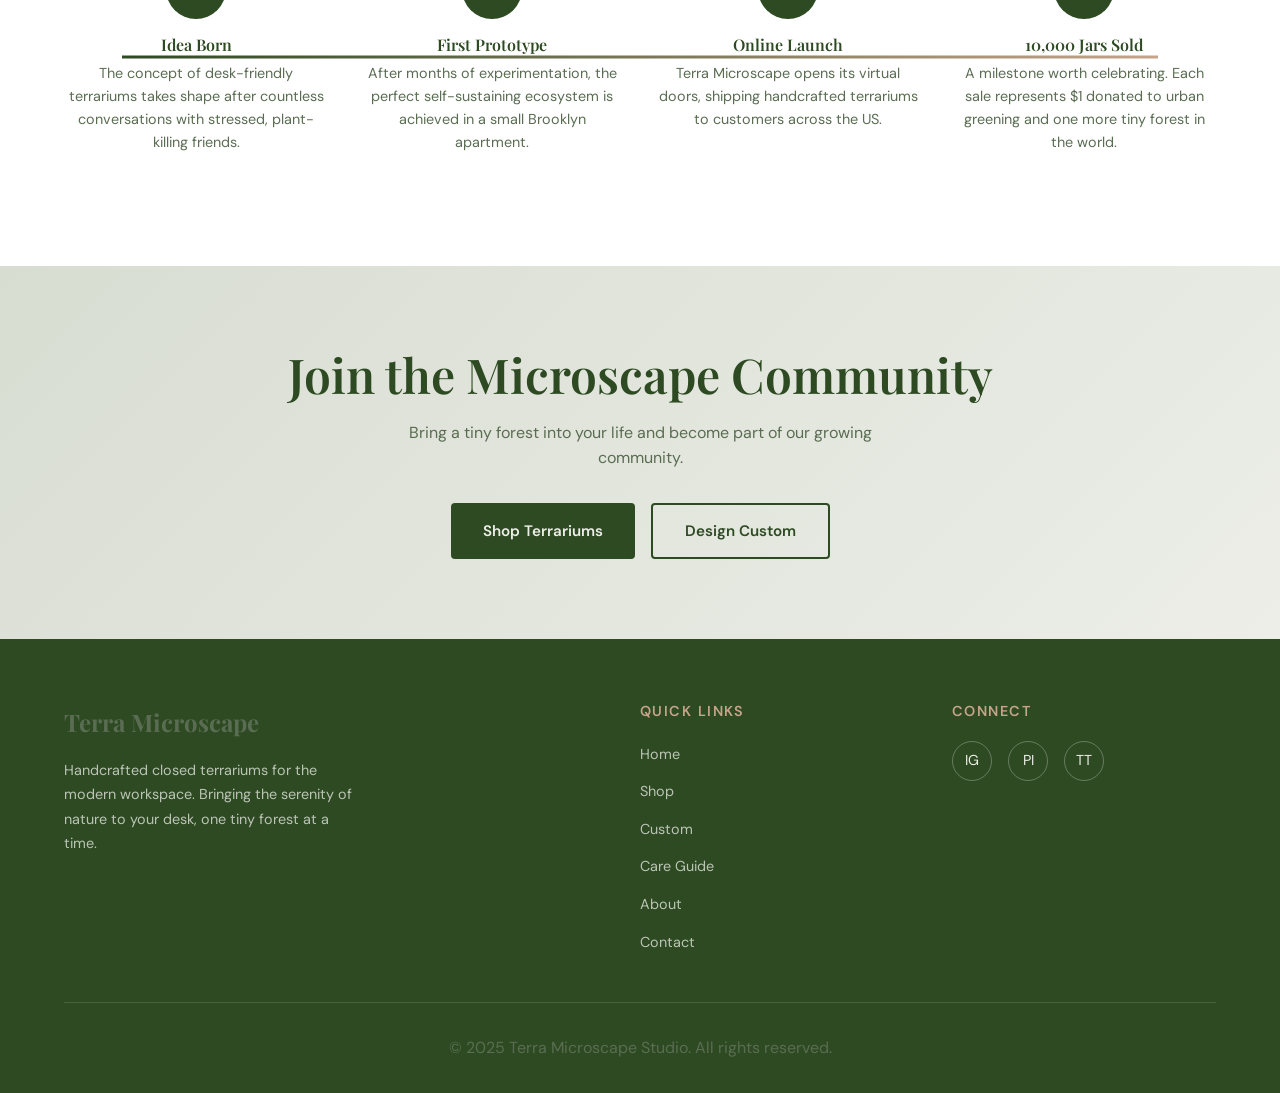
==== commit 5e16b259: "Add files via upload" ====
--- a/about.html
+++ b/about.html
@@ -84,7 +84,7 @@
       </div>
       <div style="display: flex; flex-direction: column; align-items: center; text-align: center;">
         <div style="width: 200px; height: 200px; border-radius: 50%; overflow: hidden; margin-bottom: 1.5rem; border: 4px solid var(--color-accent);">
-          <img src="https://placehold.co/300x300/2d4a22/eceee7?text=Alex+Rivera" alt="Alex Rivera, Founder of Terra Microscape" style="width: 100%; height: 100%; object-fit: cover;">
+          <img src="https://images.unsplash.com/photo-1507003211169-0a1dd7228f2d?w=300&h=300&fit=crop&crop=face" alt="Alex Rivera, Founder of Terra Microscape Studio" style="width: 100%; height: 100%; object-fit: cover;">
         </div>
         <h3 style="color: var(--color-primary); margin-bottom: 0.25rem;">Alex Rivera</h3>
         <p style="color: var(--color-accent); font-style: italic; margin-bottom: 1rem;">Landscape Designer & Plant Enthusiast</p>
--- a/styles.css
+++ b/styles.css
@@ -268,6 +268,16 @@
   font-weight: 600;
   border-radius: 4px;
   transition: transform var(--transition), box-shadow var(--transition);
+  gap: 0.5rem;
+}
+
+.btn-arrow {
+  display: inline-block;
+  transition: transform var(--transition);
+}
+
+.btn:hover .btn-arrow {
+  transform: translateX(4px);
 }
 
 .btn:hover {
@@ -302,19 +312,31 @@
   display: flex;
   align-items: center;
   padding-top: 5rem;
-  background: linear-gradient(135deg, var(--color-bg) 0%, #d8ddd2 100%);
+  background: radial-gradient(ellipse at 30% 20%, rgba(197, 164, 138, 0.15) 0%, rgba(45, 74, 34, 0.05) 50%, var(--color-bg) 100%);
   position: relative;
   overflow: hidden;
 }
 
 .hero::before {
+  content: '';
+  position: absolute;
+  top: 0;
+  left: 0;
+  right: 0;
+  bottom: 0;
+  opacity: 0.03;
+  pointer-events: none;
+  background-image: url("data:image/svg+xml,%3Csvg viewBox='0 0 400 400' xmlns='http://www.w3.org/2000/svg'%3E%3Cfilter id='noiseFilter'%3E%3CfeTurbulence type='fractalNoise' baseFrequency='0.9' numOctaves='4' stitchTiles='stitch'/%3E%3C/filter%3E%3Crect width='100%25' height='100%25' filter='url(%23noiseFilter)'/%3E%3C/svg%3E");
+}
+
+.hero::after {
   content: '';
   position: absolute;
   top: -50%;
   right: -20%;
   width: 70%;
   height: 200%;
-  background: radial-gradient(ellipse, rgba(197, 164, 138, 0.15) 0%, transparent 70%);
+  background: radial-gradient(ellipse, rgba(197, 164, 138, 0.12) 0%, transparent 70%);
   pointer-events: none;
 }
 
@@ -395,18 +417,31 @@
   padding: 2.5rem 2rem;
   border-radius: 8px;
   background-color: var(--color-bg);
+  border-top: 3px solid var(--color-accent);
   transition: transform var(--transition), box-shadow var(--transition);
+  position: relative;
+}
+
+.benefit-card::after {
+  content: '';
+  position: absolute;
+  top: 78px;
+  left: 50%;
+  transform: translateX(-50%);
+  width: 40px;
+  height: 1px;
+  background: linear-gradient(90deg, transparent, #c5a48a, transparent);
 }
 
 .benefit-card:hover {
-  transform: translateY(-2px);
-  box-shadow: 0 12px 40px var(--color-shadow);
+  transform: translateY(-6px);
+  box-shadow: 0 16px 45px var(--color-shadow);
 }
 
 .benefit-icon {
   width: 64px;
   height: 64px;
-  margin: 0 auto 1.5rem;
+  margin: 0 auto 1.75rem;
   background-color: var(--color-primary);
   border-radius: 50%;
   display: flex;
@@ -425,6 +460,7 @@
 .benefit-card h3 {
   color: var(--color-primary);
   margin-bottom: 0.75rem;
+  margin-top: 0.5rem;
 }
 
 /* ===== Products Section ===== */
@@ -439,17 +475,44 @@
   border-radius: 8px;
   overflow: hidden;
   transition: transform var(--transition), box-shadow var(--transition);
+  position: relative;
 }
 
 .product-card:hover {
-  transform: translateY(-2px);
-  box-shadow: 0 12px 40px var(--color-shadow);
+  transform: translateY(-4px);
+  box-shadow: 0 16px 45px var(--color-shadow);
 }
 
 .product-card img {
   width: 100%;
+  object-fit: cover;
+}
+
+.product-card:nth-child(1) img {
+  height: 260px;
+}
+
+.product-card:nth-child(2) img {
+  height: 220px;
+}
+
+.product-card:nth-child(3) img {
   height: 240px;
-  object-fit: cover;
+}
+
+.product-card.bestseller::before {
+  content: 'Bestseller';
+  position: absolute;
+  top: 12px;
+  right: -48px;
+  background-color: var(--color-accent);
+  color: var(--color-primary);
+  font-size: 0.7rem;
+  font-weight: 700;
+  padding: 4px 36px;
+  transform: rotate(45deg);
+  box-shadow: 0 2px 8px rgba(197, 164, 138, 0.3);
+  z-index: 10;
 }
 
 .product-info {
@@ -477,23 +540,27 @@
 
 .care-badge {
   display: inline-block;
-  padding: 0.25rem 0.75rem;
-  font-size: 0.75rem;
+  padding: 0.35rem 1rem;
+  font-size: 0.7rem;
   font-weight: 600;
   text-transform: uppercase;
-  letter-spacing: 0.05em;
+  letter-spacing: 0.08em;
   border-radius: 20px;
   margin-bottom: 0.75rem;
+  background-color: rgba(45, 74, 34, 0.08);
+  color: var(--color-primary);
+  border: 1px solid rgba(45, 74, 34, 0.15);
 }
 
 .care-badge.easy {
-  background-color: rgba(45, 74, 34, 0.1);
-  color: var(--color-primary);
+  background-color: rgba(45, 74, 34, 0.12);
+  border-color: rgba(45, 74, 34, 0.25);
 }
 
 .care-badge.moderate {
-  background-color: rgba(197, 164, 138, 0.3);
-  color: #8b6f4e;
+  background-color: rgba(197, 164, 138, 0.25);
+  color: #7a5f44;
+  border-color: rgba(197, 164, 138, 0.4);
 }
 
 .product-description {
@@ -519,21 +586,53 @@
 
 .review-card {
   background-color: var(--color-bg);
-  padding: 2rem;
-  border-radius: 8px;
+  padding: 2.25rem;
+  border-radius: 32px 16px 24px 8px;
   transition: transform var(--transition), box-shadow var(--transition);
+  position: relative;
+  overflow: hidden;
+}
+
+.review-card::before {
+  content: '';
+  position: absolute;
+  top: -10px;
+  right: -10px;
+  width: 80px;
+  height: 80px;
+  background-color: rgba(197, 164, 138, 0.1);
+  border-radius: 50%;
+  z-index: 0;
 }
 
 .review-card:hover {
-  transform: translateY(-2px);
-  box-shadow: 0 12px 40px var(--color-shadow);
+  transform: translateY(-4px);
+  box-shadow: 0 16px 45px var(--color-shadow);
+}
+
+.review-quote {
+  position: absolute;
+  top: 1.25rem;
+  left: 1.25rem;
+  width: 40px;
+  height: 40px;
+  opacity: 0.15;
+  z-index: 1;
+}
+
+.review-quote svg {
+  width: 100%;
+  height: 100%;
+  fill: var(--color-primary);
 }
 
 .review-header {
   display: flex;
   align-items: center;
   gap: 1rem;
-  margin-bottom: 1rem;
+  margin-bottom: 1.25rem;
+  position: relative;
+  z-index: 2;
 }
 
 .review-avatar {
@@ -564,6 +663,9 @@
 .review-text {
   font-size: 0.95rem;
   line-height: 1.7;
+  position: relative;
+  z-index: 2;
+  padding-left: 1.25rem;
 }
 
 /* ===== Mission Banner ===== */
@@ -571,7 +673,9 @@
   background-color: var(--color-primary);
   color: var(--color-secondary);
   text-align: center;
-  padding: 4rem 2rem;
+  padding: 5rem 2rem;
+  clip-path: polygon(0 0, 100% 12%, 100% 88%, 0 100%);
+  margin: 2rem 0;
 }
 
 .mission-banner h2 {
@@ -711,21 +815,44 @@
   position: fixed;
   bottom: 2rem;
   right: 2rem;
-  width: 48px;
-  height: 48px;
+  width: 52px;
+  height: 52px;
   background-color: var(--color-primary);
   color: var(--color-secondary);
-  border-radius: 50%;
+  border-radius: 50% 50% 50% 0;
+  clip-path: polygon(50% 0%, 100% 35%, 85% 100%, 15% 100%, 0% 35%);
   display: flex;
   align-items: center;
   justify-content: center;
-  font-size: 1.25rem;
+  font-size: 1rem;
   box-shadow: 0 4px 20px var(--color-shadow);
   opacity: 0;
   visibility: hidden;
   transform: translateY(10px);
-  transition: opacity 0.3s ease, visibility 0.3s ease, transform 0.3s ease;
+  transition: opacity 0.3s ease, visibility 0.3s ease, transform 0.3s ease, background-color 0.3s ease;
   z-index: 100;
+}
+
+.back-to-top::before {
+  content: '';
+  position: absolute;
+  top: 30%;
+  left: 50%;
+  transform: translateX(-50%);
+  width: 1px;
+  height: 40%;
+  background-color: rgba(236, 238, 231, 0.3);
+}
+
+.back-to-top::after {
+  content: '';
+  position: absolute;
+  top: 45%;
+  left: 35%;
+  width: 3px;
+  height: 3px;
+  background-color: rgba(236, 238, 231, 0.4);
+  border-radius: 50%;
 }
 
 .back-to-top.visible {
@@ -737,6 +864,7 @@
 .back-to-top:hover {
   background-color: var(--color-accent);
   color: var(--color-primary);
+  transform: translateY(-3px);
 }
 
 /* ===== Responsive Design ===== */
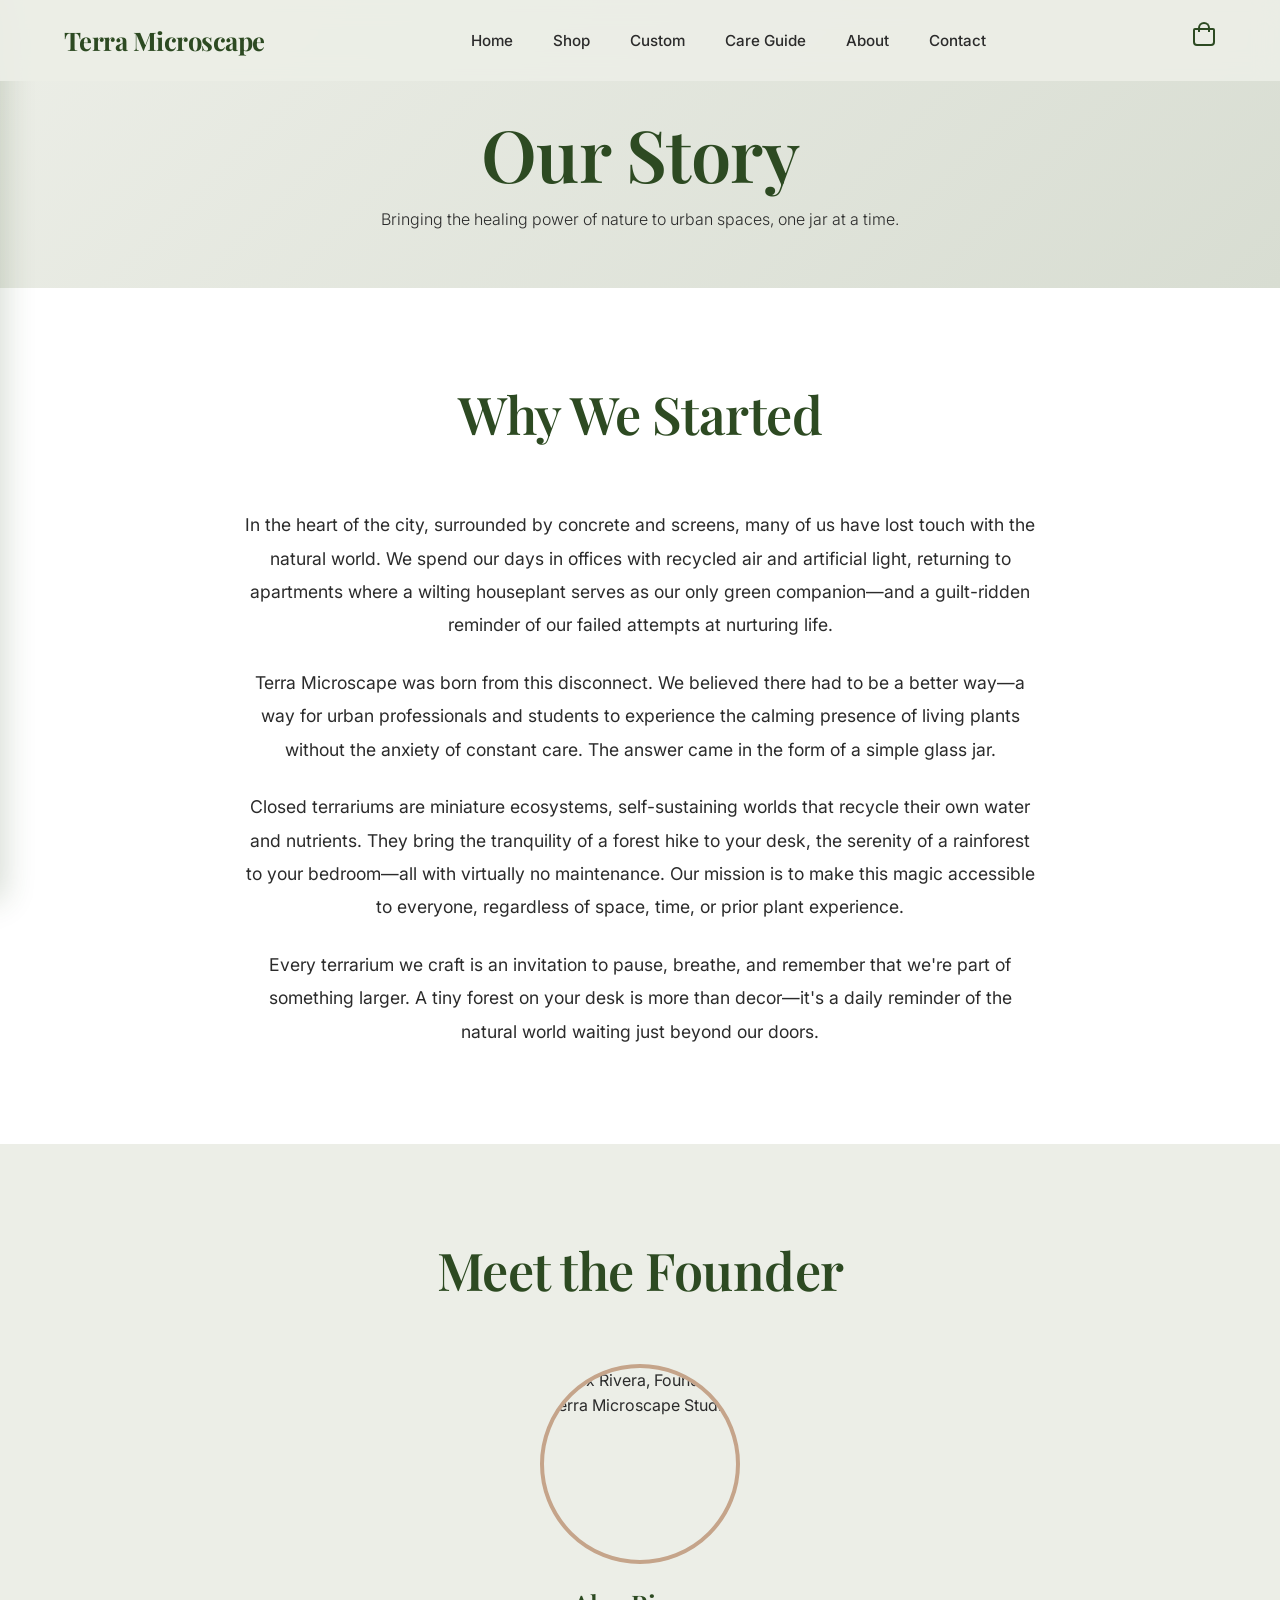
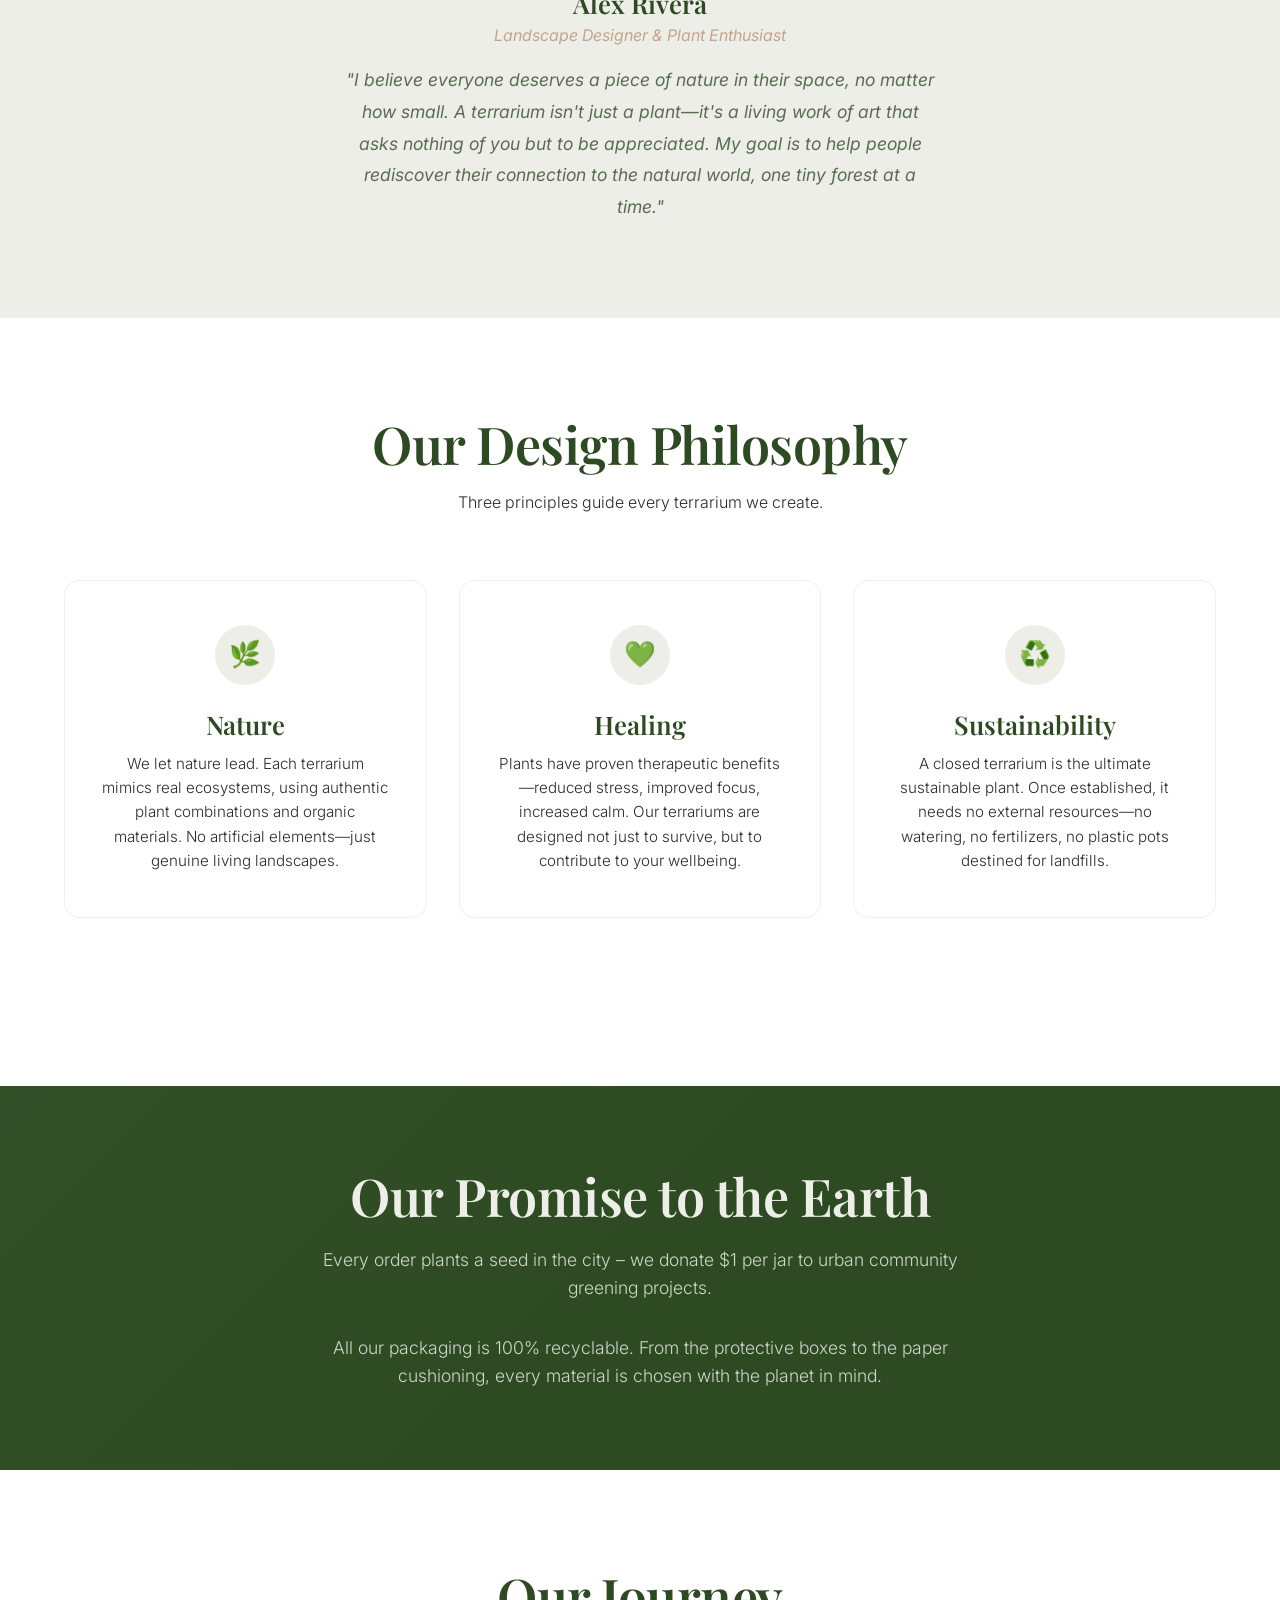
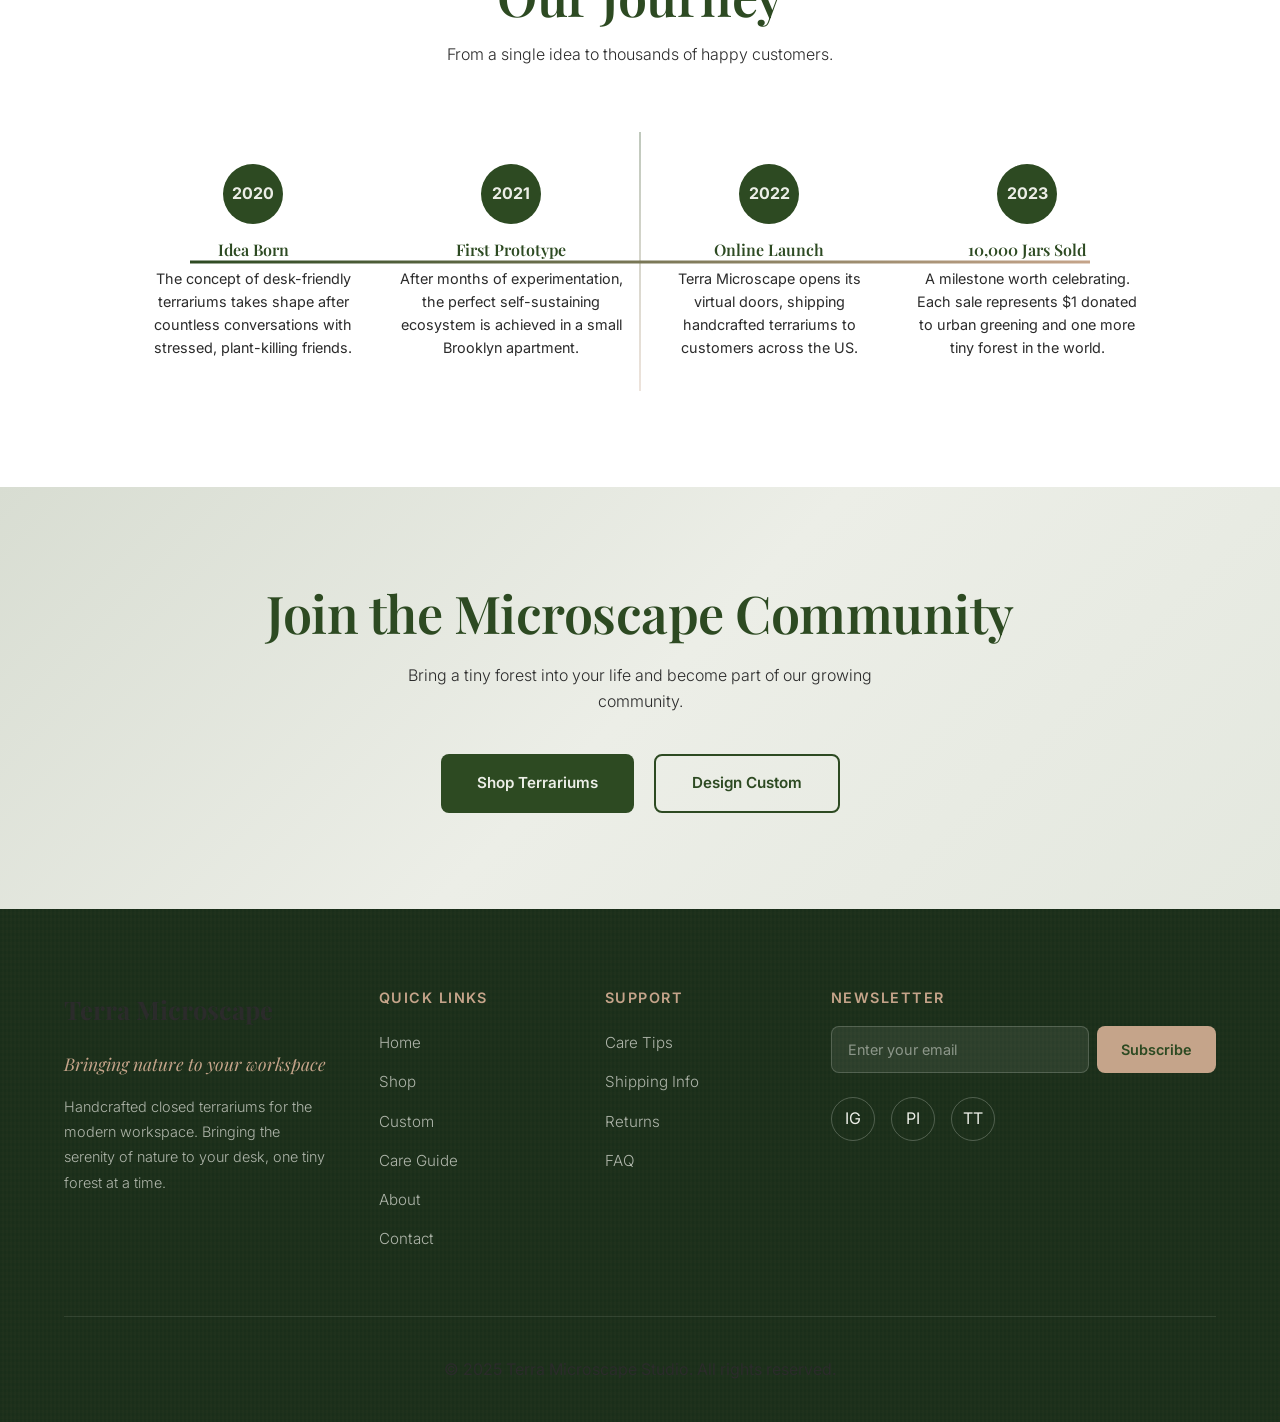
==== commit 3dfef2a9: "Add files via upload" ====
--- a/about.html
+++ b/about.html
@@ -5,9 +5,6 @@
   <meta name="viewport" content="width=device-width, initial-scale=1.0">
   <meta name="description" content="Learn about Terra Microscape Studio. Our story, mission, and commitment to bringing nature closer to urban living.">
   <title>About Us | Terra Microscape Studio</title>
-  <link rel="preconnect" href="https://fonts.googleapis.com">
-  <link rel="preconnect" href="https://fonts.gstatic.com" crossorigin>
-  <link href="https://fonts.googleapis.com/css2?family=DM+Sans:wght@400;500;600;700&family=Playfair+Display:wght@500;600;700&display=swap" rel="stylesheet">
   <link rel="stylesheet" href="styles.css">
 </head>
 <body>
@@ -54,7 +51,7 @@
   </header>
 
   <!-- Brand Story -->
-  <section class="benefits">
+  <section class="benefits fade-up">
     <div class="container">
       <div class="section-header">
         <h2>Why We Started</h2>
@@ -77,7 +74,7 @@
   </section>
 
   <!-- Founder Introduction -->
-  <section class="bestsellers">
+  <section class="bestsellers fade-up">
     <div class="container">
       <div class="section-header">
         <h2>Meet the Founder</h2>
@@ -96,7 +93,7 @@
   </section>
 
   <!-- Design Philosophy -->
-  <section class="benefits">
+  <section class="benefits fade-up">
     <div class="container">
       <div class="section-header">
         <h2>Our Design Philosophy</h2>
@@ -123,7 +120,7 @@
   </section>
 
   <!-- Eco & Community Promise -->
-  <section class="mission-banner">
+  <section class="mission-banner fade-up">
     <div class="container">
       <h2>Our Promise to the Earth</h2>
       <p>Every order plants a seed in the city – we donate $1 per jar to urban community greening projects.</p>
@@ -132,7 +129,7 @@
   </section>
 
   <!-- Brand Milestones Timeline -->
-  <section class="benefits">
+  <section class="benefits fade-up">
     <div class="container">
       <div class="section-header">
         <h2>Our Journey</h2>
@@ -167,7 +164,7 @@
   </section>
 
   <!-- Bottom CTA -->
-  <section class="cta-section">
+  <section class="cta-section fade-up">
     <div class="container">
       <h2>Join the Microscape Community</h2>
       <p>Bring a tiny forest into your life and become part of our growing community.</p>
@@ -184,6 +181,7 @@
       <div class="footer-inner">
         <div class="footer-brand">
           <p class="footer-logo">Terra Microscape</p>
+          <p class="footer-tagline">Bringing nature to your workspace</p>
           <p class="footer-description">Handcrafted closed terrariums for the modern workspace. Bringing the serenity of nature to your desk, one tiny forest at a time.</p>
         </div>
         <div class="footer-links">
@@ -198,7 +196,20 @@
           </ul>
         </div>
         <div class="footer-links">
-          <h4>Connect</h4>
+          <h4>Support</h4>
+          <ul>
+            <li><a href="care.html">Care Tips</a></li>
+            <li><a href="contact.html">Shipping Info</a></li>
+            <li><a href="contact.html">Returns</a></li>
+            <li><a href="contact.html">FAQ</a></li>
+          </ul>
+        </div>
+        <div class="newsletter-section">
+          <h4>Newsletter</h4>
+          <form class="newsletter-form">
+            <input type="email" class="newsletter-input" placeholder="Enter your email" required>
+            <button type="submit" class="newsletter-btn">Subscribe</button>
+          </form>
           <div class="social-links">
             <a href="#" aria-label="Instagram">IG</a>
             <a href="#" aria-label="Pinterest">PI</a>
--- a/styles.css
+++ b/styles.css
@@ -1,1400 +1,1999 @@
-/* ===== CSS Variables ===== */
-:root {
-  --color-primary: #2d4a22;
-  --color-secondary: #eceee7;
-  --color-accent: #c5a48a;
-  --color-text: #2d4a22;
-  --color-text-light: #5a6d52;
-  --color-bg: #eceee7;
-  --color-white: #ffffff;
-  --color-shadow: rgba(45, 74, 34, 0.12);
-  --font-display: 'Playfair Display', Georgia, serif;
-  --font-body: 'DM Sans', -apple-system, BlinkMacSystemFont, sans-serif;
-  --transition: 0.2s ease;
-  --max-width: 1200px;
-}
-
-/* ===== Reset & Base ===== */
-*, *::before, *::after {
-  margin: 0;
-  padding: 0;
-  box-sizing: border-box;
-}
-
-html {
-  scroll-behavior: smooth;
-}
-
-body {
-  font-family: var(--font-body);
-  background-color: var(--color-bg);
-  color: var(--color-text);
-  line-height: 1.6;
-  overflow-x: hidden;
-}
-
-a {
-  text-decoration: none;
-  color: inherit;
-}
-
-ul {
-  list-style: none;
-}
-
-img {
-  max-width: 100%;
-  height: auto;
-  display: block;
-}
-
-button {
-  cursor: pointer;
-  font-family: inherit;
-  border: none;
-  background: none;
-}
-
-/* ===== Typography ===== */
-h1, h2, h3, h4 {
-  font-family: var(--font-display);
-  font-weight: 600;
-  line-height: 1.2;
-}
-
-h1 { font-size: clamp(2.5rem, 5vw, 4rem); }
-h2 { font-size: clamp(2rem, 4vw, 3rem); }
-h3 { font-size: clamp(1.25rem, 2vw, 1.5rem); }
-
-p {
-  font-size: 1rem;
-  color: var(--color-text-light);
-}
-
-/* ===== Container ===== */
-.container {
-  max-width: var(--max-width);
-  margin: 0 auto;
-  padding: 0 1.5rem;
-}
-
-/* ===== Navigation ===== */
-.nav {
-  position: fixed;
-  top: 0;
-  left: 0;
-  right: 0;
-  z-index: 1000;
-  background-color: var(--color-bg);
-  transition: box-shadow var(--transition), padding var(--transition);
-  padding: 1.25rem 0;
-}
-
-.nav.scrolled {
-  box-shadow: 0 2px 20px var(--color-shadow);
-  padding: 0.75rem 0;
-}
-
-.nav-inner {
-  display: flex;
-  align-items: center;
-  justify-content: space-between;
-}
-
-.nav-logo {
-  font-family: var(--font-display);
-  font-size: 1.5rem;
-  font-weight: 700;
-  color: var(--color-primary);
-  letter-spacing: -0.02em;
-}
-
-.nav-menu {
-  display: flex;
-  align-items: center;
-  gap: 2.5rem;
-}
-
-.nav-menu a {
-  font-size: 0.95rem;
-  font-weight: 500;
-  color: var(--color-text);
-  position: relative;
-  transition: color var(--transition);
-}
-
-.nav-menu a::after {
-  content: '';
-  position: absolute;
-  bottom: -4px;
-  left: 0;
-  width: 0;
-  height: 2px;
-  background-color: var(--color-accent);
-  transition: width var(--transition);
-}
-
-.nav-menu a:hover {
-  color: var(--color-primary);
-}
-
-.nav-menu a:hover::after {
-  width: 100%;
-}
-
-.nav-right {
-  display: flex;
-  align-items: center;
-  gap: 1.5rem;
-}
-
-.cart-icon {
-  width: 24px;
-  height: 24px;
-  position: relative;
-}
-
-.cart-icon::before {
-  content: '';
-  position: absolute;
-  top: 0;
-  left: 50%;
-  transform: translateX(-50%);
-  width: 22px;
-  height: 18px;
-  border: 2px solid var(--color-primary);
-  border-radius: 2px 2px 4px 4px;
-}
-
-.cart-icon::after {
-  content: '';
-  position: absolute;
-  top: -6px;
-  left: 50%;
-  transform: translateX(-50%);
-  width: 12px;
-  height: 10px;
-  border: 2px solid var(--color-primary);
-  border-radius: 6px 6px 0 0;
-  border-bottom: none;
-}
-
-/* Mobile Menu Toggle */
-.nav-toggle {
-  display: none;
-  flex-direction: column;
-  gap: 5px;
-  padding: 5px;
-  z-index: 1001;
-}
-
-.nav-toggle span {
-  display: block;
-  width: 24px;
-  height: 2px;
-  background-color: var(--color-primary);
-  transition: transform var(--transition), opacity var(--transition);
-}
-
-.nav-toggle.active span:nth-child(1) {
-  transform: rotate(45deg) translate(5px, 5px);
-}
-
-.nav-toggle.active span:nth-child(2) {
-  opacity: 0;
-}
-
-.nav-toggle.active span:nth-child(3) {
-  transform: rotate(-45deg) translate(5px, -5px);
-}
-
-/* Mobile Drawer */
-.nav-overlay {
-  display: none;
-  position: fixed;
-  top: 0;
-  left: 0;
-  right: 0;
-  bottom: 0;
-  background-color: rgba(45, 74, 34, 0.3);
-  opacity: 0;
-  transition: opacity 0.3s ease;
-  z-index: 998;
-}
-
-.nav-overlay.active {
-  opacity: 1;
-}
-
-.nav-drawer {
-  position: fixed;
-  top: 0;
-  left: -280px;
-  width: 280px;
-  height: 100vh;
-  background-color: var(--color-secondary);
-  padding: 5rem 2rem 2rem;
-  transition: left 0.3s ease;
-  z-index: 999;
-  box-shadow: 4px 0 20px var(--color-shadow);
-}
-
-.nav-drawer.active {
-  left: 0;
-}
-
-.nav-drawer a {
-  display: block;
-  padding: 1rem 0;
-  font-size: 1.1rem;
-  font-weight: 500;
-  color: var(--color-text);
-  border-bottom: 1px solid rgba(45, 74, 34, 0.1);
-  transition: color var(--transition), padding-left var(--transition);
-}
-
-.nav-drawer a:hover {
-  color: var(--color-primary);
-  padding-left: 0.5rem;
-}
-
-/* ===== Buttons ===== */
-.btn {
-  display: inline-flex;
-  align-items: center;
-  justify-content: center;
-  padding: 0.875rem 2rem;
-  font-size: 0.95rem;
-  font-weight: 600;
-  border-radius: 4px;
-  transition: transform var(--transition), box-shadow var(--transition);
-  gap: 0.5rem;
-}
-
-.btn-arrow {
-  display: inline-block;
-  transition: transform var(--transition);
-}
-
-.btn:hover .btn-arrow {
-  transform: translateX(4px);
-}
-
-.btn:hover {
-  transform: translateY(-2px);
-  box-shadow: 0 8px 25px var(--color-shadow);
-}
-
-.btn-primary {
-  background-color: var(--color-primary);
-  color: var(--color-secondary);
-}
-
-.btn-secondary {
-  background-color: var(--color-accent);
-  color: var(--color-primary);
-}
-
-.btn-outline {
-  border: 2px solid var(--color-primary);
-  color: var(--color-primary);
-  background-color: transparent;
-}
-
-.btn-outline:hover {
-  background-color: var(--color-primary);
-  color: var(--color-secondary);
-}
-
-/* ===== Hero Section ===== */
-.hero {
-  min-height: 100vh;
-  display: flex;
-  align-items: center;
-  padding-top: 5rem;
-  background: radial-gradient(ellipse at 30% 20%, rgba(197, 164, 138, 0.15) 0%, rgba(45, 74, 34, 0.05) 50%, var(--color-bg) 100%);
-  position: relative;
-  overflow: hidden;
-}
-
-.hero::before {
-  content: '';
-  position: absolute;
-  top: 0;
-  left: 0;
-  right: 0;
-  bottom: 0;
-  opacity: 0.03;
-  pointer-events: none;
-  background-image: url("data:image/svg+xml,%3Csvg viewBox='0 0 400 400' xmlns='http://www.w3.org/2000/svg'%3E%3Cfilter id='noiseFilter'%3E%3CfeTurbulence type='fractalNoise' baseFrequency='0.9' numOctaves='4' stitchTiles='stitch'/%3E%3C/filter%3E%3Crect width='100%25' height='100%25' filter='url(%23noiseFilter)'/%3E%3C/svg%3E");
-}
-
-.hero::after {
-  content: '';
-  position: absolute;
-  top: -50%;
-  right: -20%;
-  width: 70%;
-  height: 200%;
-  background: radial-gradient(ellipse, rgba(197, 164, 138, 0.12) 0%, transparent 70%);
-  pointer-events: none;
-}
-
-.hero-inner {
-  display: grid;
-  grid-template-columns: 1fr 1fr;
-  gap: 4rem;
-  align-items: center;
-}
-
-.hero-content h1 {
-  color: var(--color-primary);
-  margin-bottom: 0.5rem;
-}
-
-.hero-tagline {
-  font-family: var(--font-display);
-  font-size: clamp(1.25rem, 2vw, 1.75rem);
-  color: var(--color-accent);
-  margin-bottom: 1.5rem;
-  font-style: italic;
-}
-
-.hero-description {
-  font-size: 1.1rem;
-  margin-bottom: 2rem;
-  max-width: 480px;
-}
-
-.hero-buttons {
-  display: flex;
-  gap: 1rem;
-  flex-wrap: wrap;
-}
-
-.hero-image {
-  position: relative;
-}
-
-.hero-image img {
-  border-radius: 8px;
-  box-shadow: 0 20px 60px var(--color-shadow);
-}
-
-/* ===== Section Styles ===== */
-section {
-  padding: 5rem 0;
-}
-
-.section-header {
-  text-align: center;
-  margin-bottom: 3rem;
-}
-
-.section-header h2 {
-  color: var(--color-primary);
-  margin-bottom: 0.75rem;
-}
-
-.section-header p {
-  max-width: 600px;
-  margin: 0 auto;
-}
-
-/* ===== Benefits Section ===== */
-.benefits {
-  background-color: var(--color-white);
-}
-
-.benefits-grid {
-  display: grid;
-  grid-template-columns: repeat(3, 1fr);
-  gap: 2rem;
-}
-
-.benefit-card {
-  text-align: center;
-  padding: 2.5rem 2rem;
-  border-radius: 8px;
-  background-color: var(--color-bg);
-  border-top: 3px solid var(--color-accent);
-  transition: transform var(--transition), box-shadow var(--transition);
-  position: relative;
-}
-
-.benefit-card::after {
-  content: '';
-  position: absolute;
-  top: 78px;
-  left: 50%;
-  transform: translateX(-50%);
-  width: 40px;
-  height: 1px;
-  background: linear-gradient(90deg, transparent, #c5a48a, transparent);
-}
-
-.benefit-card:hover {
-  transform: translateY(-6px);
-  box-shadow: 0 16px 45px var(--color-shadow);
-}
-
-.benefit-icon {
-  width: 64px;
-  height: 64px;
-  margin: 0 auto 1.75rem;
-  background-color: var(--color-primary);
-  border-radius: 50%;
-  display: flex;
-  align-items: center;
-  justify-content: center;
-}
-
-.benefit-icon svg {
-  width: 32px;
-  height: 32px;
-  stroke: var(--color-secondary);
-  fill: none;
-  stroke-width: 1.5;
-}
-
-.benefit-card h3 {
-  color: var(--color-primary);
-  margin-bottom: 0.75rem;
-  margin-top: 0.5rem;
-}
-
-/* ===== Products Section ===== */
-.products-grid {
-  display: grid;
-  grid-template-columns: repeat(3, 1fr);
-  gap: 2rem;
-}
-
-.product-card {
-  background-color: var(--color-white);
-  border-radius: 8px;
-  overflow: hidden;
-  transition: transform var(--transition), box-shadow var(--transition);
-  position: relative;
-}
-
-.product-card:hover {
-  transform: translateY(-4px);
-  box-shadow: 0 16px 45px var(--color-shadow);
-}
-
-.product-card img {
-  width: 100%;
-  object-fit: cover;
-}
-
-.product-card:nth-child(1) img {
-  height: 260px;
-}
-
-.product-card:nth-child(2) img {
-  height: 220px;
-}
-
-.product-card:nth-child(3) img {
-  height: 240px;
-}
-
-.product-card.bestseller::before {
-  content: 'Bestseller';
-  position: absolute;
-  top: 12px;
-  right: -48px;
-  background-color: var(--color-accent);
-  color: var(--color-primary);
-  font-size: 0.7rem;
-  font-weight: 700;
-  padding: 4px 36px;
-  transform: rotate(45deg);
-  box-shadow: 0 2px 8px rgba(197, 164, 138, 0.3);
-  z-index: 10;
-}
-
-.product-info {
-  padding: 1.5rem;
-}
-
-.product-meta {
-  display: flex;
-  align-items: center;
-  justify-content: space-between;
-  margin-bottom: 0.75rem;
-}
-
-.product-name {
-  font-family: var(--font-display);
-  font-size: 1.25rem;
-  color: var(--color-primary);
-}
-
-.product-price {
-  font-weight: 700;
-  color: var(--color-accent);
-  font-size: 1.1rem;
-}
-
-.care-badge {
-  display: inline-block;
-  padding: 0.35rem 1rem;
-  font-size: 0.7rem;
-  font-weight: 600;
-  text-transform: uppercase;
-  letter-spacing: 0.08em;
-  border-radius: 20px;
-  margin-bottom: 0.75rem;
-  background-color: rgba(45, 74, 34, 0.08);
-  color: var(--color-primary);
-  border: 1px solid rgba(45, 74, 34, 0.15);
-}
-
-.care-badge.easy {
-  background-color: rgba(45, 74, 34, 0.12);
-  border-color: rgba(45, 74, 34, 0.25);
-}
-
-.care-badge.moderate {
-  background-color: rgba(197, 164, 138, 0.25);
-  color: #7a5f44;
-  border-color: rgba(197, 164, 138, 0.4);
-}
-
-.product-description {
-  font-size: 0.9rem;
-  margin-bottom: 1rem;
-}
-
-.product-card .btn {
-  width: 100%;
-  padding: 0.75rem;
-}
-
-/* ===== Reviews Section ===== */
-.reviews {
-  background-color: var(--color-white);
-}
-
-.reviews-grid {
-  display: grid;
-  grid-template-columns: repeat(3, 1fr);
-  gap: 2rem;
-}
-
-.review-card {
-  background-color: var(--color-bg);
-  padding: 2.25rem;
-  border-radius: 32px 16px 24px 8px;
-  transition: transform var(--transition), box-shadow var(--transition);
-  position: relative;
-  overflow: hidden;
-}
-
-.review-card::before {
-  content: '';
-  position: absolute;
-  top: -10px;
-  right: -10px;
-  width: 80px;
-  height: 80px;
-  background-color: rgba(197, 164, 138, 0.1);
-  border-radius: 50%;
-  z-index: 0;
-}
-
-.review-card:hover {
-  transform: translateY(-4px);
-  box-shadow: 0 16px 45px var(--color-shadow);
-}
-
-.review-quote {
-  position: absolute;
-  top: 1.25rem;
-  left: 1.25rem;
-  width: 40px;
-  height: 40px;
-  opacity: 0.15;
-  z-index: 1;
-}
-
-.review-quote svg {
-  width: 100%;
-  height: 100%;
-  fill: var(--color-primary);
-}
-
-.review-header {
-  display: flex;
-  align-items: center;
-  gap: 1rem;
-  margin-bottom: 1.25rem;
-  position: relative;
-  z-index: 2;
-}
-
-.review-avatar {
-  width: 56px;
-  height: 56px;
-  border-radius: 50%;
-  overflow: hidden;
-  flex-shrink: 0;
-}
-
-.review-avatar img {
-  width: 100%;
-  height: 100%;
-  object-fit: cover;
-}
-
-.review-author {
-  font-weight: 600;
-  color: var(--color-primary);
-}
-
-.review-stars {
-  color: #d4a853;
-  font-size: 0.9rem;
-  letter-spacing: 2px;
-}
-
-.review-text {
-  font-size: 0.95rem;
-  line-height: 1.7;
-  position: relative;
-  z-index: 2;
-  padding-left: 1.25rem;
-}
-
-/* ===== Mission Banner ===== */
-.mission-banner {
-  background-color: var(--color-primary);
-  color: var(--color-secondary);
-  text-align: center;
-  padding: 5rem 2rem;
-  clip-path: polygon(0 0, 100% 12%, 100% 88%, 0 100%);
-  margin: 2rem 0;
-}
-
-.mission-banner h2 {
-  color: var(--color-secondary);
-  margin-bottom: 1rem;
-}
-
-.mission-banner p {
-  color: rgba(236, 238, 231, 0.85);
-  max-width: 600px;
-  margin: 0 auto 1.5rem;
-}
-
-.mission-banner .btn {
-  background-color: var(--color-accent);
-  color: var(--color-primary);
-}
-
-.mission-banner .btn:hover {
-  background-color: #b8956f;
-}
-
-/* ===== CTA Section ===== */
-.cta-section {
-  background: linear-gradient(135deg, #d8ddd2 0%, var(--color-bg) 100%);
-  text-align: center;
-}
-
-.cta-section h2 {
-  color: var(--color-primary);
-  margin-bottom: 1rem;
-}
-
-.cta-section p {
-  max-width: 500px;
-  margin: 0 auto 2rem;
-}
-
-.cta-buttons {
-  display: flex;
-  gap: 1rem;
-  justify-content: center;
-  flex-wrap: wrap;
-}
-
-/* ===== Footer ===== */
-.footer {
-  background-color: var(--color-primary);
-  color: var(--color-secondary);
-  padding: 4rem 0 2rem;
-}
-
-.footer-inner {
-  display: grid;
-  grid-template-columns: 2fr 1fr 1fr;
-  gap: 3rem;
-  margin-bottom: 3rem;
-}
-
-.footer-brand {
-  max-width: 300px;
-}
-
-.footer-logo {
-  font-family: var(--font-display);
-  font-size: 1.5rem;
-  font-weight: 700;
-  margin-bottom: 1rem;
-}
-
-.footer-description {
-  font-size: 0.9rem;
-  color: rgba(236, 238, 231, 0.75);
-  line-height: 1.7;
-}
-
-.footer-links h4 {
-  font-family: var(--font-body);
-  font-size: 0.9rem;
-  font-weight: 600;
-  text-transform: uppercase;
-  letter-spacing: 0.1em;
-  margin-bottom: 1.25rem;
-  color: var(--color-accent);
-}
-
-.footer-links ul {
-  display: flex;
-  flex-direction: column;
-  gap: 0.75rem;
-}
-
-.footer-links a {
-  font-size: 0.9rem;
-  color: rgba(236, 238, 231, 0.75);
-  transition: color var(--transition);
-}
-
-.footer-links a:hover {
-  color: var(--color-secondary);
-}
-
-.social-links {
-  display: flex;
-  gap: 1rem;
-}
-
-.social-links a {
-  width: 40px;
-  height: 40px;
-  border: 1px solid rgba(236, 238, 231, 0.3);
-  border-radius: 50%;
-  display: flex;
-  align-items: center;
-  justify-content: center;
-  font-size: 0.9rem;
-  color: var(--color-secondary);
-  transition: background-color var(--transition), border-color var(--transition);
-}
-
-.social-links a:hover {
-  background-color: var(--color-accent);
-  border-color: var(--color-accent);
-  color: var(--color-primary);
-}
-
-.footer-bottom {
-  padding-top: 2rem;
-  border-top: 1px solid rgba(236, 238, 231, 0.15);
-  text-align: center;
-  font-size: 0.85rem;
-  color: rgba(236, 238, 231, 0.6);
-}
-
-/* ===== Back to Top Button ===== */
-.back-to-top {
-  position: fixed;
-  bottom: 2rem;
-  right: 2rem;
-  width: 52px;
-  height: 52px;
-  background-color: var(--color-primary);
-  color: var(--color-secondary);
-  border-radius: 50% 50% 50% 0;
-  clip-path: polygon(50% 0%, 100% 35%, 85% 100%, 15% 100%, 0% 35%);
-  display: flex;
-  align-items: center;
-  justify-content: center;
-  font-size: 1rem;
-  box-shadow: 0 4px 20px var(--color-shadow);
-  opacity: 0;
-  visibility: hidden;
-  transform: translateY(10px);
-  transition: opacity 0.3s ease, visibility 0.3s ease, transform 0.3s ease, background-color 0.3s ease;
-  z-index: 100;
-}
-
-.back-to-top::before {
-  content: '';
-  position: absolute;
-  top: 30%;
-  left: 50%;
-  transform: translateX(-50%);
-  width: 1px;
-  height: 40%;
-  background-color: rgba(236, 238, 231, 0.3);
-}
-
-.back-to-top::after {
-  content: '';
-  position: absolute;
-  top: 45%;
-  left: 35%;
-  width: 3px;
-  height: 3px;
-  background-color: rgba(236, 238, 231, 0.4);
-  border-radius: 50%;
-}
-
-.back-to-top.visible {
-  opacity: 1;
-  visibility: visible;
-  transform: translateY(0);
-}
-
-.back-to-top:hover {
-  background-color: var(--color-accent);
-  color: var(--color-primary);
-  transform: translateY(-3px);
-}
-
-/* ===== Responsive Design ===== */
-@media (max-width: 1024px) {
-  .hero-inner {
-    grid-template-columns: 1fr;
-    gap: 3rem;
-    text-align: center;
-  }
-
-  .hero-content {
-    order: 2;
-  }
-
-  .hero-image {
-    order: 1;
-    max-width: 500px;
-    margin: 0 auto;
-  }
-
-  .hero-description {
-    margin: 0 auto 2rem;
-  }
-
-  .hero-buttons {
-    justify-content: center;
-  }
-
-  .products-grid,
-  .benefits-grid,
-  .reviews-grid {
-    grid-template-columns: repeat(2, 1fr);
-  }
-
-  .footer-inner {
-    grid-template-columns: 1fr 1fr;
-  }
-
-  .footer-brand {
-    grid-column: 1 / -1;
-    max-width: none;
-    text-align: center;
-  }
-}
-
-@media (max-width: 768px) {
-  .nav-menu {
-    display: none;
-  }
-
-  .nav-toggle {
-    display: flex;
-  }
-
-  .nav-overlay {
-    display: block;
-  }
-
-  section {
-    padding: 3.5rem 0;
-  }
-
-  .benefits-grid,
-  .products-grid,
-  .reviews-grid {
-    grid-template-columns: 1fr;
-    max-width: 400px;
-    margin: 0 auto;
-  }
-
-  .footer-inner {
-    grid-template-columns: 1fr;
-    text-align: center;
-  }
-
-  .social-links {
-    justify-content: center;
-  }
-
-  .back-to-top {
-    bottom: 1.5rem;
-    right: 1.5rem;
-    width: 44px;
-    height: 44px;
-  }
-}
-
-@media (max-width: 480px) {
-  .hero-buttons {
-    flex-direction: column;
-    width: 100%;
-  }
-
-  .hero-buttons .btn {
-    width: 100%;
-  }
-
-  .cta-buttons {
-    flex-direction: column;
-    align-items: center;
-  }
-
-  .cta-buttons .btn {
-    width: 100%;
-    max-width: 280px;
-  }
-}
-
-/* ===== Page Header ===== */
-.page-header {
-  padding-top: 7rem;
-  padding-bottom: 3rem;
-  background: linear-gradient(135deg, var(--color-bg) 0%, #d8ddd2 100%);
-  text-align: center;
-}
-
-.page-header h1 {
-  color: var(--color-primary);
-  margin-bottom: 0.5rem;
-}
-
-.page-header p {
-  max-width: 600px;
-  margin: 0 auto;
-}
-
-/* ===== Filter Bar ===== */
-.filter-bar {
-  padding: 2rem 0;
-  background-color: var(--color-white);
-  border-bottom: 1px solid rgba(45, 74, 34, 0.1);
-}
-
-.filter-group {
-  margin-bottom: 1.5rem;
-}
-
-.filter-group:last-child {
-  margin-bottom: 0;
-}
-
-.filter-label {
-  font-size: 0.85rem;
-  font-weight: 600;
-  text-transform: uppercase;
-  letter-spacing: 0.08em;
-  color: var(--color-text-light);
-  margin-bottom: 0.75rem;
-}
-
-.filter-buttons {
-  display: flex;
-  flex-wrap: wrap;
-  gap: 0.5rem;
-}
-
-.filter-btn {
-  padding: 0.5rem 1.25rem;
-  font-size: 0.9rem;
-  font-weight: 500;
-  color: var(--color-text);
-  background-color: var(--color-bg);
-  border: 1px solid rgba(45, 74, 34, 0.15);
-  border-radius: 20px;
-  cursor: pointer;
-  transition: all var(--transition);
-}
-
-.filter-btn:hover {
-  border-color: var(--color-primary);
-  color: var(--color-primary);
-}
-
-.filter-btn.active {
-  background-color: var(--color-primary);
-  color: var(--color-secondary);
-  border-color: var(--color-primary);
-}
-
-/* ===== Product Grid with Filters ===== */
-.shop-products {
-  padding: 3rem 0 5rem;
-}
-
-.shop-products .products-grid {
-  grid-template-columns: repeat(4, 1fr);
-}
-
-.product-card .product-dimensions {
-  font-size: 0.8rem;
-  color: var(--color-text-light);
-  margin-bottom: 0.5rem;
-}
-
-.product-card .product-benefit {
-  font-size: 0.85rem;
-  color: var(--color-text);
-  margin-bottom: 0.75rem;
-  font-style: italic;
-}
-
-/* Hide products by category */
-.product-card.hidden {
-  display: none;
-}
-
-/* ===== Shipping Notice ===== */
-.shipping-notice {
-  text-align: center;
-  padding: 2rem;
-  background-color: var(--color-white);
-  border-radius: 8px;
-  margin-top: 2rem;
-}
-
-.shipping-notice p {
-  font-size: 0.95rem;
-}
-
-/* ===== Scenario Cards ===== */
-.scenario-grid {
-  display: grid;
-  grid-template-columns: repeat(3, 1fr);
-  gap: 2rem;
-  margin-bottom: 4rem;
-}
-
-.scenario-card {
-  text-align: center;
-  padding: 2.5rem 2rem;
-  background-color: var(--color-white);
-  border-radius: 8px;
-  transition: transform var(--transition), box-shadow var(--transition);
-}
-
-.scenario-card:hover {
-  transform: translateY(-2px);
-  box-shadow: 0 12px 40px var(--color-shadow);
-}
-
-.scenario-icon {
-  width: 56px;
-  height: 56px;
-  margin: 0 auto 1.25rem;
-  background-color: var(--color-bg);
-  border-radius: 50%;
-  display: flex;
-  align-items: center;
-  justify-content: center;
-  font-size: 1.5rem;
-}
-
-.scenario-card h3 {
-  color: var(--color-primary);
-  margin-bottom: 0.5rem;
-}
-
-.scenario-card p {
-  font-size: 0.95rem;
-}
-
-/* ===== Process Steps ===== */
-.process-section {
-  background-color: var(--color-white);
-  padding: 4rem 0;
-}
-
-.process-steps {
-  display: flex;
-  justify-content: space-between;
-  gap: 1rem;
-  position: relative;
-}
-
-.process-steps::before {
-  content: '';
-  position: absolute;
-  top: 28px;
-  left: 10%;
-  right: 10%;
-  height: 2px;
-  background-color: rgba(45, 74, 34, 0.15);
-  z-index: 0;
-}
-
-.process-step {
-  flex: 1;
-  text-align: center;
-  position: relative;
-  z-index: 1;
-}
-
-.step-number {
-  width: 56px;
-  height: 56px;
-  margin: 0 auto 1.25rem;
-  background-color: var(--color-primary);
-  color: var(--color-secondary);
-  border-radius: 50%;
-  display: flex;
-  align-items: center;
-  justify-content: center;
-  font-size: 1.25rem;
-  font-weight: 700;
-}
-
-.process-step h3 {
-  color: var(--color-primary);
-  font-size: 1.1rem;
-  margin-bottom: 0.5rem;
-}
-
-.process-step p {
-  font-size: 0.85rem;
-  max-width: 200px;
-  margin: 0 auto;
-}
-
-/* ===== Past Projects ===== */
-.projects-grid {
-  display: grid;
-  grid-template-columns: repeat(3, 1fr);
-  gap: 2rem;
-}
-
-.project-card {
-  background-color: var(--color-white);
-  border-radius: 8px;
-  overflow: hidden;
-  transition: transform var(--transition), box-shadow var(--transition);
-}
-
-.project-card:hover {
-  transform: translateY(-2px);
-  box-shadow: 0 12px 40px var(--color-shadow);
-}
-
-.project-card img {
-  width: 100%;
-  height: 280px;
-  object-fit: cover;
-}
-
-.project-caption {
-  padding: 1.25rem;
-  text-align: center;
-}
-
-.project-caption h4 {
-  font-family: var(--font-display);
-  font-size: 1rem;
-  color: var(--color-primary);
-  margin-bottom: 0.25rem;
-}
-
-.project-caption p {
-  font-size: 0.85rem;
-}
-
-/* ===== Custom Form Section ===== */
-.form-section {
-  background-color: var(--color-white);
-  padding: 4rem;
-  border-radius: 8px;
-  max-width: 700px;
-  margin: 0 auto;
-}
-
-.form-section h2 {
-  text-align: center;
-  color: var(--color-primary);
-  margin-bottom: 2.5rem;
-}
-
-.form-group {
-  margin-bottom: 1.5rem;
-}
-
-.form-group label {
-  display: block;
-  font-size: 0.9rem;
-  font-weight: 600;
-  color: var(--color-text);
-  margin-bottom: 0.5rem;
-}
-
-.form-group input,
-.form-group select,
-.form-group textarea {
-  width: 100%;
-  padding: 0.875rem 1rem;
-  font-size: 1rem;
-  font-family: var(--font-body);
-  color: var(--color-text);
-  background-color: var(--color-bg);
-  border: 1px solid rgba(45, 74, 34, 0.2);
-  border-radius: 4px;
-  transition: border-color var(--transition), box-shadow var(--transition);
-}
-
-.form-group input:focus,
-.form-group select:focus,
-.form-group textarea:focus {
-  outline: none;
-  border-color: var(--color-primary);
-  box-shadow: 0 0 0 3px rgba(45, 74, 34, 0.1);
-}
-
-.form-group textarea {
-  min-height: 120px;
-  resize: vertical;
-}
-
-.form-row {
-  display: grid;
-  grid-template-columns: 1fr 1fr;
-  gap: 1.5rem;
-}
-
-.checkbox-group {
-  display: flex;
-  flex-wrap: wrap;
-  gap: 1rem;
-}
-
-.checkbox-item {
-  display: flex;
-  align-items: center;
-  gap: 0.5rem;
-  cursor: pointer;
-}
-
-.checkbox-item input[type="checkbox"] {
-  width: 18px;
-  height: 18px;
-  accent-color: var(--color-primary);
-  cursor: pointer;
-}
-
-.checkbox-item span {
-  font-size: 0.95rem;
-  color: var(--color-text);
-}
-
-.form-section .btn {
-  width: 100%;
-  margin-top: 1rem;
-  padding: 1rem;
-}
-
-/* ===== Responsive for new elements ===== */
-@media (max-width: 1024px) {
-  .shop-products .products-grid {
-    grid-template-columns: repeat(3, 1fr);
-  }
-
-  .projects-grid {
-    grid-template-columns: repeat(2, 1fr);
-  }
-}
-
-@media (max-width: 768px) {
-  .filter-bar .container {
-    display: flex;
-    flex-wrap: wrap;
-    gap: 1.5rem;
-  }
-
-  .filter-group {
-    margin-bottom: 0;
-  }
-
-  .shop-products .products-grid {
-    grid-template-columns: repeat(2, 1fr);
-  }
-
-  .scenario-grid {
-    grid-template-columns: 1fr;
-    max-width: 400px;
-    margin-left: auto;
-    margin-right: auto;
-  }
-
-  .process-steps {
-    flex-direction: column;
-    gap: 2rem;
-  }
-
-  .process-steps::before {
-    display: none;
-  }
-
-  .process-step {
-    display: flex;
-    align-items: flex-start;
-    text-align: left;
-    gap: 1.5rem;
-  }
-
-  .step-number {
-    flex-shrink: 0;
-    margin: 0;
-  }
-
-  .process-step p {
-    max-width: none;
-  }
-
-  .projects-grid {
-    grid-template-columns: 1fr;
-    max-width: 500px;
-    margin-left: auto;
-    margin-right: auto;
-  }
-
-  .form-section {
-    padding: 2.5rem 1.5rem;
-  }
-
-  .form-row {
-    grid-template-columns: 1fr;
-  }
-}
-
-@media (max-width: 480px) {
-  .shop-products .products-grid {
-    grid-template-columns: 1fr;
-  }
-
-  .filter-buttons {
-    justify-content: center;
-  }
-}
+/* ===== Google Fonts Import ===== */
+@import url('https://fonts.googleapis.com/css2?family=Inter:wght@300;400;500&family=Playfair+Display:wght@400;600;700&display=swap');
+
+/* ===== CSS Variables ===== */
+:root {
+  --color-primary: #2d4a22;
+  --color-secondary: #eceee7;
+  --color-accent: #c5a48a;
+  --color-text: #2b2b2b;
+  --color-text-light: #5a6d52;
+  --color-bg: #eceee7;
+  --color-white: #ffffff;
+  --color-shadow: rgba(45, 74, 34, 0.12);
+  --color-moss-green: rgba(45, 74, 34, 0.15);
+  --color-wood-brown: rgba(139, 111, 78, 0.12);
+  --color-footer-bg: #1a2e1a;
+  --font-display: 'Playfair Display', Georgia, serif;
+  --font-body: 'Inter', -apple-system, BlinkMacSystemFont, sans-serif;
+  --transition: 0.2s ease;
+  --transition-long: 0.8s ease;
+  --max-width: 1200px;
+}
+
+/* ===== Custom Scrollbar ===== */
+::-webkit-scrollbar {
+  width: 8px;
+}
+
+::-webkit-scrollbar-track {
+  background: var(--color-bg);
+}
+
+::-webkit-scrollbar-thumb {
+  background: var(--color-primary);
+  border-radius: 4px;
+}
+
+::-webkit-scrollbar-thumb:hover {
+  background: #1f351b;
+}
+
+/* ===== Reset & Base ===== */
+*, *::before, *::after {
+  margin: 0;
+  padding: 0;
+  box-sizing: border-box;
+}
+
+html {
+  scroll-behavior: smooth;
+}
+
+body {
+  font-family: var(--font-body);
+  font-weight: 400;
+  background-color: var(--color-bg);
+  color: var(--color-text);
+  line-height: 1.6;
+  overflow-x: hidden;
+  -webkit-font-smoothing: antialiased;
+  -moz-osx-font-smoothing: grayscale;
+}
+
+a {
+  text-decoration: none;
+  color: inherit;
+}
+
+ul {
+  list-style: none;
+}
+
+img {
+  max-width: 100%;
+  height: auto;
+  display: block;
+}
+
+button {
+  cursor: pointer;
+  font-family: inherit;
+  border: none;
+  background: none;
+}
+
+/* ===== Typography ===== */
+h1, h2 {
+  font-family: var(--font-display);
+  font-weight: 600;
+  letter-spacing: -0.5px;
+  line-height: 1.15;
+}
+
+h3, h4 {
+  font-family: var(--font-display);
+  font-weight: 600;
+  line-height: 1.2;
+}
+
+h1 { font-size: clamp(2.75rem, 6vw, 4.5rem); }
+h2 { font-size: clamp(2.25rem, 4.5vw, 3.25rem); }
+h3 { font-size: clamp(1.35rem, 2vw, 1.6rem); }
+
+p {
+  font-size: 1rem;
+  color: var(--color-text);
+  line-height: 1.6;
+}
+
+/* ===== Container ===== */
+.container {
+  max-width: var(--max-width);
+  margin: 0 auto;
+  padding: 0 1.5rem;
+}
+
+/* ===== Navigation ===== */
+.nav {
+  position: fixed;
+  top: 0;
+  left: 0;
+  right: 0;
+  z-index: 1000;
+  background-color: rgba(236, 238, 231, 0.92);
+  backdrop-filter: blur(12px);
+  transition: box-shadow var(--transition), padding var(--transition);
+  padding: 1.25rem 0;
+}
+
+.nav.scrolled {
+  box-shadow: 0 2px 25px rgba(45, 74, 34, 0.15);
+  padding: 0.75rem 0;
+}
+
+.nav-inner {
+  display: flex;
+  align-items: center;
+  justify-content: space-between;
+}
+
+.nav-logo {
+  font-family: var(--font-display);
+  font-size: 1.6rem;
+  font-weight: 700;
+  color: var(--color-primary);
+  letter-spacing: -0.02em;
+}
+
+.nav-menu {
+  display: flex;
+  align-items: center;
+  gap: 2.5rem;
+}
+
+.nav-menu a {
+  font-size: 0.95rem;
+  font-weight: 500;
+  color: var(--color-text);
+  position: relative;
+  transition: color var(--transition);
+}
+
+.nav-menu a::after {
+  content: '';
+  position: absolute;
+  bottom: -4px;
+  left: 0;
+  width: 0;
+  height: 2px;
+  background-color: var(--color-accent);
+  transition: width var(--transition);
+}
+
+.nav-menu a:hover {
+  color: var(--color-primary);
+}
+
+.nav-menu a:hover::after {
+  width: 100%;
+}
+
+.nav-right {
+  display: flex;
+  align-items: center;
+  gap: 1.5rem;
+}
+
+.cart-icon {
+  width: 24px;
+  height: 24px;
+  position: relative;
+}
+
+.cart-icon::before {
+  content: '';
+  position: absolute;
+  top: 0;
+  left: 50%;
+  transform: translateX(-50%);
+  width: 22px;
+  height: 18px;
+  border: 2px solid var(--color-primary);
+  border-radius: 2px 2px 4px 4px;
+}
+
+.cart-icon::after {
+  content: '';
+  position: absolute;
+  top: -6px;
+  left: 50%;
+  transform: translateX(-50%);
+  width: 12px;
+  height: 10px;
+  border: 2px solid var(--color-primary);
+  border-radius: 6px 6px 0 0;
+  border-bottom: none;
+}
+
+/* Mobile Menu Toggle */
+.nav-toggle {
+  display: none;
+  flex-direction: column;
+  gap: 5px;
+  padding: 5px;
+  z-index: 1001;
+}
+
+.nav-toggle span {
+  display: block;
+  width: 24px;
+  height: 2px;
+  background-color: var(--color-primary);
+  transition: transform var(--transition), opacity var(--transition);
+}
+
+.nav-toggle.active span:nth-child(1) {
+  transform: rotate(45deg) translate(5px, 5px);
+}
+
+.nav-toggle.active span:nth-child(2) {
+  opacity: 0;
+}
+
+.nav-toggle.active span:nth-child(3) {
+  transform: rotate(-45deg) translate(5px, -5px);
+}
+
+/* Mobile Drawer */
+.nav-overlay {
+  display: none;
+  position: fixed;
+  top: 0;
+  left: 0;
+  right: 0;
+  bottom: 0;
+  background-color: rgba(45, 74, 34, 0.3);
+  opacity: 0;
+  transition: opacity 0.3s ease;
+  z-index: 998;
+}
+
+.nav-overlay.active {
+  opacity: 1;
+}
+
+.nav-drawer {
+  position: fixed;
+  top: 0;
+  left: -280px;
+  width: 280px;
+  height: 100vh;
+  background-color: var(--color-secondary);
+  backdrop-filter: blur(20px);
+  padding: 5rem 2rem 2rem;
+  transition: left 0.3s ease;
+  z-index: 999;
+  box-shadow: 4px 0 30px rgba(45, 74, 34, 0.2);
+}
+
+.nav-drawer.active {
+  left: 0;
+}
+
+.nav-drawer a {
+  display: block;
+  padding: 1rem 0;
+  font-size: 1.1rem;
+  font-weight: 500;
+  color: var(--color-text);
+  border-bottom: 1px solid rgba(45, 74, 34, 0.1);
+  transition: color var(--transition), padding-left var(--transition);
+}
+
+.nav-drawer a:hover {
+  color: var(--color-primary);
+  padding-left: 0.5rem;
+}
+
+/* ===== Buttons ===== */
+.btn {
+  display: inline-flex;
+  align-items: center;
+  justify-content: center;
+  padding: 0.95rem 2.25rem;
+  font-size: 0.95rem;
+  font-weight: 600;
+  border-radius: 8px;
+  transition: transform var(--transition), box-shadow var(--transition);
+  position: relative;
+  overflow: hidden;
+}
+
+.btn::before {
+  content: '';
+  position: absolute;
+  top: 50%;
+  left: 50%;
+  width: 0;
+  height: 0;
+  background: radial-gradient(circle, rgba(255,255,255,0.3) 0%, transparent 70%);
+  border-radius: 50%;
+  transform: translate(-50%, -50%);
+  transition: width 0.6s ease, height 0.6s ease;
+}
+
+.btn:hover {
+  transform: translateY(-2px);
+  box-shadow: 0 12px 35px rgba(45, 74, 34, 0.2);
+}
+
+.btn:hover::before {
+  width: 300px;
+  height: 300px;
+}
+
+.btn-primary {
+  background-color: var(--color-primary);
+  color: var(--color-secondary);
+}
+
+.btn-secondary {
+  background-color: var(--color-accent);
+  color: var(--color-primary);
+}
+
+.btn-outline {
+  border: 2px solid var(--color-primary);
+  color: var(--color-primary);
+  background-color: transparent;
+}
+
+.btn-outline:hover {
+  background-color: var(--color-primary);
+  color: var(--color-secondary);
+}
+
+/* Mouse-tracking glow for Hero buttons */
+.hero-buttons .btn {
+  position: relative;
+  overflow: hidden;
+}
+
+.hero-buttons .btn .glow {
+  position: absolute;
+  top: 50%;
+  left: 50%;
+  width: 0;
+  height: 0;
+  background: radial-gradient(circle, rgba(255,255,255,0.4) 0%, transparent 60%);
+  border-radius: 50%;
+  transform: translate(-50%, -50%);
+  pointer-events: none;
+  transition: width 0.3s ease, height 0.3s ease;
+}
+
+/* ===== Hero Section ===== */
+.hero {
+  min-height: 100vh;
+  display: flex;
+  align-items: center;
+  padding-top: 5rem;
+  background: linear-gradient(135deg, var(--color-bg) 0%, #d8ddd2 50%, #e4e8df 100%);
+  background-attachment: fixed;
+  position: relative;
+  overflow: hidden;
+}
+
+/* Hero background circles */
+.hero::before,
+.hero::after {
+  content: '';
+  position: absolute;
+  border-radius: 50%;
+  filter: blur(80px);
+  pointer-events: none;
+}
+
+.hero::before {
+  top: -10%;
+  right: -5%;
+  width: 60%;
+  height: 80%;
+  background: radial-gradient(circle, rgba(45, 74, 34, 0.18) 0%, transparent 70%);
+}
+
+.hero::after {
+  bottom: -10%;
+  left: -5%;
+  width: 50%;
+  height: 70%;
+  background: radial-gradient(circle, rgba(139, 111, 78, 0.15) 0%, transparent 70%);
+}
+
+.hero-inner {
+  display: grid;
+  grid-template-columns: 1fr 1fr;
+  gap: 5rem;
+  align-items: center;
+  position: relative;
+  z-index: 1;
+}
+
+.hero-content h1 {
+  color: var(--color-primary);
+  margin-bottom: 0.75rem;
+}
+
+.hero-tagline {
+  font-family: var(--font-display);
+  font-size: clamp(1.35rem, 2.2vw, 1.85rem);
+  color: var(--color-accent);
+  margin-bottom: 1.75rem;
+  font-style: italic;
+  font-weight: 400;
+}
+
+.hero-description {
+  font-size: 1.15rem;
+  margin-bottom: 2.5rem;
+  max-width: 500px;
+  font-weight: 300;
+}
+
+.hero-buttons {
+  display: flex;
+  gap: 1.25rem;
+  flex-wrap: wrap;
+}
+
+.hero-image {
+  position: relative;
+}
+
+.hero-image img {
+  width: 100%;
+  max-width: 550px;
+  height: auto;
+  object-fit: cover;
+  box-shadow: 0 25px 80px rgba(45, 74, 34, 0.2);
+  clip-path: polygon(20% 0%, 100% 10%, 100% 85%, 75% 100%, 10% 90%, 0% 20%);
+}
+
+/* ===== Section Styles ===== */
+section {
+  padding: 6rem 0;
+}
+
+.section-header {
+  text-align: center;
+  margin-bottom: 4rem;
+}
+
+.section-header h2 {
+  color: var(--color-primary);
+  margin-bottom: 1rem;
+}
+
+.section-header p {
+  max-width: 650px;
+  margin: 0 auto;
+  font-weight: 300;
+}
+
+/* ===== Wavy Divider SVG ===== */
+.wavy-divider {
+  height: 40px;
+  margin: -20px 0;
+  overflow: visible;
+}
+
+.wavy-divider svg {
+  width: 100%;
+  height: 100%;
+}
+
+.wavy-divider path {
+  fill: none;
+  stroke: rgba(45, 74, 34, 0.1);
+  stroke-width: 2;
+}
+
+/* ===== Benefits Section ===== */
+.benefits {
+  background-color: var(--color-white);
+}
+
+.benefits-grid {
+  display: grid;
+  grid-template-columns: repeat(3, 1fr);
+  gap: 2rem;
+}
+
+.benefit-card {
+  text-align: center;
+  padding: 3rem 2.5rem;
+  border-radius: 16px;
+  background: rgba(255, 255, 255, 0.6);
+  backdrop-filter: blur(12px);
+  border: 1px solid rgba(45, 74, 34, 0.08);
+  transition: transform 0.4s ease, box-shadow 0.4s ease;
+}
+
+.benefit-card:hover {
+  transform: translateY(-6px);
+  box-shadow: 0 20px 50px rgba(45, 74, 34, 0.15);
+}
+
+.benefit-icon {
+  width: 72px;
+  height: 72px;
+  margin: 0 auto 1.75rem;
+  background-color: var(--color-primary);
+  border-radius: 50%;
+  display: flex;
+  align-items: center;
+  justify-content: center;
+}
+
+.benefit-icon svg {
+  width: 36px;
+  height: 36px;
+  stroke: var(--color-secondary);
+  fill: none;
+  stroke-width: 1.5;
+}
+
+.benefit-card h3 {
+  color: var(--color-primary);
+  margin-bottom: 1rem;
+}
+
+.benefit-card p {
+  font-weight: 300;
+}
+
+/* ===== Products Section ===== */
+.products-grid {
+  display: grid;
+  grid-template-columns: repeat(3, 1fr);
+  gap: 2.5rem;
+}
+
+.product-card {
+  background: rgba(255, 255, 255, 0.7);
+  backdrop-filter: blur(12px);
+  border-radius: 16px;
+  overflow: hidden;
+  border: 1px solid rgba(45, 74, 34, 0.08);
+  transition: transform 0.4s ease, box-shadow 0.4s ease;
+}
+
+/* Asymmetric grid - offset even cards */
+@media (min-width: 1024px) {
+  .products-grid .product-card:nth-child(even) {
+    margin-top: 30px;
+  }
+}
+
+.product-card:hover {
+  transform: translateY(-6px);
+  box-shadow: 0 20px 55px rgba(45, 74, 34, 0.18);
+}
+
+.product-card img {
+  width: 100%;
+  height: 260px;
+  object-fit: cover;
+}
+
+.product-info {
+  padding: 1.75rem;
+}
+
+.product-meta {
+  display: flex;
+  align-items: center;
+  justify-content: space-between;
+  margin-bottom: 0.75rem;
+}
+
+.product-name {
+  font-family: var(--font-display);
+  font-size: 1.35rem;
+  color: var(--color-primary);
+}
+
+.product-price {
+  font-weight: 700;
+  color: var(--color-accent);
+  font-size: 1.15rem;
+}
+
+.care-badge {
+  display: inline-block;
+  padding: 0.3rem 0.85rem;
+  font-size: 0.75rem;
+  font-weight: 600;
+  text-transform: uppercase;
+  letter-spacing: 0.05em;
+  border-radius: 25px;
+  margin-bottom: 0.75rem;
+}
+
+.care-badge.easy {
+  background-color: rgba(45, 74, 34, 0.1);
+  color: var(--color-primary);
+}
+
+.care-badge.moderate {
+  background-color: rgba(197, 164, 138, 0.3);
+  color: #8b6f4e;
+}
+
+.product-description {
+  font-size: 0.9rem;
+  margin-bottom: 1.25rem;
+  font-weight: 300;
+}
+
+.product-card .btn {
+  width: 100%;
+  padding: 0.875rem;
+  border-radius: 10px;
+}
+
+/* ===== Reviews Section ===== */
+.reviews {
+  background-color: var(--color-white);
+}
+
+.reviews-grid {
+  display: grid;
+  grid-template-columns: repeat(3, 1fr);
+  gap: 2rem;
+}
+
+.review-card {
+  background: rgba(236, 238, 231, 0.8);
+  backdrop-filter: blur(8px);
+  padding: 2.25rem;
+  border-radius: 16px;
+  border: 1px solid rgba(45, 74, 34, 0.06);
+  transition: transform 0.4s ease, box-shadow 0.4s ease;
+}
+
+.review-card:hover {
+  transform: translateY(-4px);
+  box-shadow: 0 15px 40px rgba(45, 74, 34, 0.12);
+}
+
+.review-header {
+  display: flex;
+  align-items: center;
+  gap: 1.25rem;
+  margin-bottom: 1.25rem;
+}
+
+.review-avatar {
+  width: 60px;
+  height: 60px;
+  border-radius: 50%;
+  overflow: hidden;
+  flex-shrink: 0;
+  border: 3px solid rgba(45, 74, 34, 0.1);
+}
+
+.review-avatar img {
+  width: 100%;
+  height: 100%;
+  object-fit: cover;
+}
+
+.review-author {
+  font-weight: 600;
+  color: var(--color-primary);
+}
+
+.review-stars {
+  color: #d4a853;
+  font-size: 0.95rem;
+  letter-spacing: 3px;
+}
+
+.review-text {
+  font-size: 0.95rem;
+  line-height: 1.75;
+  font-weight: 300;
+}
+
+/* ===== Mission Banner ===== */
+.mission-banner {
+  background-color: var(--color-primary);
+  color: var(--color-secondary);
+  text-align: center;
+  padding: 5rem 2rem;
+  position: relative;
+  overflow: hidden;
+}
+
+.mission-banner::before {
+  content: '';
+  position: absolute;
+  top: 0;
+  left: 0;
+  right: 0;
+  bottom: 0;
+  background: linear-gradient(135deg, rgba(255,255,255,0.03) 0%, transparent 50%);
+}
+
+.mission-banner h2 {
+  color: var(--color-secondary);
+  margin-bottom: 1.25rem;
+  position: relative;
+  z-index: 1;
+}
+
+.mission-banner p {
+  color: rgba(236, 238, 231, 0.85);
+  max-width: 650px;
+  margin: 0 auto 2rem;
+  position: relative;
+  z-index: 1;
+  font-weight: 300;
+  font-size: 1.1rem;
+}
+
+.mission-banner .btn {
+  position: relative;
+  z-index: 1;
+  background-color: var(--color-accent);
+  color: var(--color-primary);
+}
+
+.mission-banner .btn:hover {
+  background-color: #b8956f;
+}
+
+/* ===== CTA Section ===== */
+.cta-section {
+  background: linear-gradient(135deg, #d8ddd2 0%, var(--color-bg) 50%, #e4e8df 100%);
+  text-align: center;
+}
+
+.cta-section h2 {
+  color: var(--color-primary);
+  margin-bottom: 1.25rem;
+}
+
+.cta-section p {
+  max-width: 550px;
+  margin: 0 auto 2.5rem;
+  font-weight: 300;
+}
+
+.cta-buttons {
+  display: flex;
+  gap: 1.25rem;
+  justify-content: center;
+  flex-wrap: wrap;
+}
+
+/* ===== Fade-up Animation ===== */
+.fade-up {
+  opacity: 0;
+  transform: translateY(30px);
+  transition: opacity var(--transition-long), transform var(--transition-long);
+}
+
+.fade-up.visible {
+  opacity: 1;
+  transform: translateY(0);
+}
+
+/* ===== Footer ===== */
+.footer {
+  background-color: var(--color-footer-bg);
+  color: var(--color-secondary);
+  padding: 5rem 0 2.5rem;
+  position: relative;
+  overflow: hidden;
+}
+
+/* Wood texture overlay */
+.footer::before {
+  content: '';
+  position: absolute;
+  top: 0;
+  left: 0;
+  right: 0;
+  bottom: 0;
+  background-image: 
+    repeating-linear-gradient(
+      90deg,
+      transparent,
+      transparent 2px,
+      rgba(139, 111, 78, 0.03) 2px,
+      rgba(139, 111, 78, 0.03) 4px
+    ),
+    repeating-linear-gradient(
+      0deg,
+      transparent,
+      transparent 3px,
+      rgba(139, 111, 78, 0.02) 3px,
+      rgba(139, 111, 78, 0.02) 6px
+    );
+  pointer-events: none;
+}
+
+.footer-inner {
+  display: grid;
+  grid-template-columns: 1.5fr 1fr 1fr 1.5fr;
+  gap: 3rem;
+  margin-bottom: 4rem;
+  position: relative;
+  z-index: 1;
+}
+
+.footer-brand {
+  max-width: 320px;
+}
+
+.footer-logo {
+  font-family: var(--font-display);
+  font-size: 1.6rem;
+  font-weight: 700;
+  margin-bottom: 1.25rem;
+}
+
+.footer-tagline {
+  font-family: var(--font-display);
+  font-style: italic;
+  font-size: 1.1rem;
+  color: var(--color-accent);
+  margin-bottom: 1rem;
+  font-weight: 400;
+}
+
+.footer-description {
+  font-size: 0.9rem;
+  color: rgba(236, 238, 231, 0.7);
+  line-height: 1.75;
+  font-weight: 300;
+}
+
+.footer-links h4 {
+  font-family: var(--font-body);
+  font-size: 0.9rem;
+  font-weight: 600;
+  text-transform: uppercase;
+  letter-spacing: 0.1em;
+  margin-bottom: 1.5rem;
+  color: var(--color-accent);
+}
+
+.footer-links ul {
+  display: flex;
+  flex-direction: column;
+  gap: 0.85rem;
+}
+
+.footer-links a {
+  font-size: 0.95rem;
+  color: rgba(236, 238, 231, 0.7);
+  transition: color var(--transition);
+  font-weight: 300;
+}
+
+.footer-links a:hover {
+  color: var(--color-secondary);
+}
+
+/* Newsletter Form */
+.newsletter-section {
+  display: flex;
+  flex-direction: column;
+}
+
+.newsletter-section h4 {
+  font-family: var(--font-body);
+  font-size: 0.9rem;
+  font-weight: 600;
+  text-transform: uppercase;
+  letter-spacing: 0.1em;
+  margin-bottom: 1.25rem;
+  color: var(--color-accent);
+}
+
+.newsletter-form {
+  display: flex;
+  gap: 0.5rem;
+}
+
+.newsletter-input {
+  flex: 1;
+  padding: 0.875rem 1rem;
+  font-size: 0.9rem;
+  font-family: var(--font-body);
+  background-color: rgba(255, 255, 255, 0.08);
+  border: 1px solid rgba(236, 238, 231, 0.2);
+  border-radius: 8px;
+  color: var(--color-secondary);
+  transition: border-color var(--transition), background-color var(--transition);
+}
+
+.newsletter-input::placeholder {
+  color: rgba(236, 238, 231, 0.5);
+}
+
+.newsletter-input:focus {
+  outline: none;
+  border-color: var(--color-accent);
+  background-color: rgba(255, 255, 255, 0.12);
+}
+
+.newsletter-btn {
+  padding: 0.875rem 1.5rem;
+  font-size: 0.9rem;
+  font-weight: 600;
+  background-color: var(--color-accent);
+  color: var(--color-primary);
+  border-radius: 8px;
+  transition: background-color var(--transition), transform var(--transition);
+}
+
+.newsletter-btn:hover {
+  background-color: #b8956f;
+  transform: translateY(-1px);
+}
+
+.social-links {
+  display: flex;
+  gap: 1rem;
+  margin-top: 1.5rem;
+}
+
+.social-links a {
+  width: 44px;
+  height: 44px;
+  border: 1px solid rgba(236, 238, 231, 0.25);
+  border-radius: 50%;
+  display: flex;
+  align-items: center;
+  justify-content: center;
+  font-size: 1rem;
+  color: var(--color-secondary);
+  transition: background-color var(--transition), border-color var(--transition), transform var(--transition);
+}
+
+.social-links a:hover {
+  background-color: var(--color-accent);
+  border-color: var(--color-accent);
+  color: var(--color-primary);
+  transform: translateY(-2px);
+}
+
+.footer-bottom {
+  padding-top: 2.5rem;
+  border-top: 1px solid rgba(236, 238, 231, 0.1);
+  text-align: center;
+  font-size: 0.85rem;
+  color: rgba(236, 238, 231, 0.5);
+  position: relative;
+  z-index: 1;
+}
+
+/* ===== Back to Top Button ===== */
+.back-to-top {
+  position: fixed;
+  bottom: 2rem;
+  right: 2rem;
+  width: 52px;
+  height: 52px;
+  background-color: var(--color-primary);
+  color: var(--color-secondary);
+  border-radius: 50%;
+  display: flex;
+  align-items: center;
+  justify-content: center;
+  font-size: 1.35rem;
+  box-shadow: 0 6px 25px rgba(45, 74, 34, 0.25);
+  opacity: 0;
+  visibility: hidden;
+  transform: translateY(10px);
+  transition: opacity 0.3s ease, visibility 0.3s ease, transform 0.3s ease;
+  z-index: 100;
+}
+
+.back-to-top.visible {
+  opacity: 1;
+  visibility: visible;
+  transform: translateY(0);
+}
+
+.back-to-top:hover {
+  background-color: var(--color-accent);
+  color: var(--color-primary);
+}
+
+/* ===== Responsive Design ===== */
+@media (max-width: 1024px) {
+  .hero-inner {
+    grid-template-columns: 1fr;
+    gap: 3.5rem;
+    text-align: center;
+  }
+
+  .hero-content {
+    order: 2;
+  }
+
+  .hero-image {
+    order: 1;
+    max-width: 500px;
+    margin: 0 auto;
+  }
+
+  .hero-image img {
+    clip-path: none;
+    border-radius: 16px;
+  }
+
+  .hero-description {
+    margin: 0 auto 2.5rem;
+  }
+
+  .hero-buttons {
+    justify-content: center;
+  }
+
+  .products-grid,
+  .benefits-grid,
+  .reviews-grid {
+    grid-template-columns: repeat(2, 1fr);
+  }
+
+  .products-grid .product-card:nth-child(even) {
+    margin-top: 0;
+  }
+
+  .footer-inner {
+    grid-template-columns: 1fr 1fr;
+  }
+
+  .footer-brand {
+    grid-column: 1 / -1;
+    max-width: none;
+    text-align: center;
+  }
+
+  .newsletter-section {
+    grid-column: 1 / -1;
+    margin-top: 1rem;
+  }
+}
+
+@media (max-width: 768px) {
+  .nav-menu {
+    display: none;
+  }
+
+  .nav-toggle {
+    display: flex;
+  }
+
+  .nav-overlay {
+    display: block;
+  }
+
+  section {
+    padding: 4rem 0;
+  }
+
+  .benefits-grid,
+  .products-grid,
+  .reviews-grid {
+    grid-template-columns: 1fr;
+    max-width: 420px;
+    margin: 0 auto;
+  }
+
+  .footer-inner {
+    grid-template-columns: 1fr;
+    text-align: center;
+  }
+
+  .social-links {
+    justify-content: center;
+  }
+
+  .newsletter-form {
+    flex-direction: column;
+  }
+
+  .back-to-top {
+    bottom: 1.5rem;
+    right: 1.5rem;
+    width: 48px;
+    height: 48px;
+  }
+}
+
+@media (max-width: 480px) {
+  .hero-buttons {
+    flex-direction: column;
+    width: 100%;
+  }
+
+  .hero-buttons .btn {
+    width: 100%;
+  }
+
+  .cta-buttons {
+    flex-direction: column;
+    align-items: center;
+  }
+
+  .cta-buttons .btn {
+    width: 100%;
+    max-width: 280px;
+  }
+}
+
+/* ===== Page Header ===== */
+.page-header {
+  padding-top: 7rem;
+  padding-bottom: 3.5rem;
+  background: linear-gradient(135deg, var(--color-bg) 0%, #d8ddd2 100%);
+  text-align: center;
+}
+
+.page-header h1 {
+  color: var(--color-primary);
+  margin-bottom: 0.75rem;
+}
+
+.page-header p {
+  max-width: 650px;
+  margin: 0 auto;
+  font-weight: 300;
+}
+
+/* ===== Filter Bar ===== */
+.filter-bar {
+  padding: 2rem 0;
+  background-color: var(--color-white);
+  border-bottom: 1px solid rgba(45, 74, 34, 0.08);
+}
+
+.filter-group {
+  margin-bottom: 1.5rem;
+}
+
+.filter-group:last-child {
+  margin-bottom: 0;
+}
+
+.filter-label {
+  font-size: 0.85rem;
+  font-weight: 600;
+  text-transform: uppercase;
+  letter-spacing: 0.08em;
+  color: var(--color-text-light);
+  margin-bottom: 0.75rem;
+}
+
+.filter-buttons {
+  display: flex;
+  flex-wrap: wrap;
+  gap: 0.5rem;
+}
+
+.filter-btn {
+  padding: 0.55rem 1.35rem;
+  font-size: 0.9rem;
+  font-weight: 500;
+  color: var(--color-text);
+  background-color: rgba(236, 238, 231, 0.8);
+  backdrop-filter: blur(8px);
+  border: 1px solid rgba(45, 74, 34, 0.12);
+  border-radius: 25px;
+  cursor: pointer;
+  transition: all var(--transition);
+}
+
+.filter-btn:hover {
+  border-color: var(--color-primary);
+  color: var(--color-primary);
+}
+
+.filter-btn.active {
+  background-color: var(--color-primary);
+  color: var(--color-secondary);
+  border-color: var(--color-primary);
+}
+
+/* ===== Product Grid with Filters ===== */
+.shop-products {
+  padding: 3.5rem 0 5rem;
+}
+
+.shop-products .products-grid {
+  grid-template-columns: repeat(4, 1fr);
+}
+
+/* Asymmetric grid for shop page */
+@media (min-width: 1024px) {
+  .shop-products .products-grid .product-card:nth-child(even) {
+    margin-top: 30px;
+  }
+}
+
+.product-card .product-dimensions {
+  font-size: 0.8rem;
+  color: var(--color-text-light);
+  margin-bottom: 0.5rem;
+}
+
+.product-card .product-benefit {
+  font-size: 0.85rem;
+  color: var(--color-text);
+  margin-bottom: 0.75rem;
+  font-style: italic;
+}
+
+/* Hide products by category */
+.product-card.hidden {
+  display: none;
+}
+
+/* ===== Shipping Notice ===== */
+.shipping-notice {
+  text-align: center;
+  padding: 2.5rem;
+  background-color: var(--color-white);
+  border-radius: 16px;
+  margin-top: 2.5rem;
+  backdrop-filter: blur(8px);
+}
+
+.shipping-notice p {
+  font-size: 1rem;
+  font-weight: 300;
+}
+
+/* ===== Scenario Cards ===== */
+.scenario-grid {
+  display: grid;
+  grid-template-columns: repeat(3, 1fr);
+  gap: 2rem;
+  margin-bottom: 4.5rem;
+}
+
+.scenario-card {
+  text-align: center;
+  padding: 2.75rem 2.25rem;
+  background: rgba(255, 255, 255, 0.7);
+  backdrop-filter: blur(12px);
+  border-radius: 16px;
+  border: 1px solid rgba(45, 74, 34, 0.08);
+  transition: transform 0.4s ease, box-shadow 0.4s ease;
+}
+
+.scenario-card:hover {
+  transform: translateY(-6px);
+  box-shadow: 0 20px 50px rgba(45, 74, 34, 0.15);
+}
+
+.scenario-icon {
+  width: 60px;
+  height: 60px;
+  margin: 0 auto 1.5rem;
+  background-color: var(--color-bg);
+  border-radius: 50%;
+  display: flex;
+  align-items: center;
+  justify-content: center;
+  font-size: 1.6rem;
+}
+
+.scenario-card h3 {
+  color: var(--color-primary);
+  margin-bottom: 0.75rem;
+}
+
+.scenario-card p {
+  font-size: 0.95rem;
+  font-weight: 300;
+}
+
+/* ===== Process Steps ===== */
+.process-section {
+  background-color: var(--color-white);
+  padding: 5rem 0;
+}
+
+.process-steps {
+  display: flex;
+  justify-content: space-between;
+  gap: 1rem;
+  position: relative;
+}
+
+.process-steps::before {
+  content: '';
+  position: absolute;
+  top: 32px;
+  left: 8%;
+  right: 8%;
+  height: 2px;
+  background: linear-gradient(90deg, transparent, rgba(45, 74, 34, 0.15), transparent);
+  z-index: 0;
+}
+
+.process-step {
+  flex: 1;
+  text-align: center;
+  position: relative;
+  z-index: 1;
+}
+
+.step-number {
+  width: 64px;
+  height: 64px;
+  margin: 0 auto 1.5rem;
+  background-color: var(--color-primary);
+  color: var(--color-secondary);
+  border-radius: 50%;
+  display: flex;
+  align-items: center;
+  justify-content: center;
+  font-size: 1.4rem;
+  font-weight: 700;
+  box-shadow: 0 8px 25px rgba(45, 74, 34, 0.2);
+}
+
+.process-step h3 {
+  color: var(--color-primary);
+  font-size: 1.15rem;
+  margin-bottom: 0.75rem;
+}
+
+.process-step p {
+  font-size: 0.9rem;
+  max-width: 220px;
+  margin: 0 auto;
+  font-weight: 300;
+}
+
+/* ===== Past Projects ===== */
+.projects-grid {
+  display: grid;
+  grid-template-columns: repeat(3, 1fr);
+  gap: 2rem;
+}
+
+.project-card {
+  background: rgba(255, 255, 255, 0.7);
+  backdrop-filter: blur(12px);
+  border-radius: 16px;
+  overflow: hidden;
+  border: 1px solid rgba(45, 74, 34, 0.08);
+  transition: transform 0.4s ease, box-shadow 0.4s ease;
+}
+
+.project-card:hover {
+  transform: translateY(-6px);
+  box-shadow: 0 20px 50px rgba(45, 74, 34, 0.18);
+}
+
+.project-card img {
+  width: 100%;
+  height: 280px;
+  object-fit: cover;
+}
+
+.project-caption {
+  padding: 1.5rem;
+  text-align: center;
+}
+
+.project-caption h4 {
+  font-family: var(--font-display);
+  font-size: 1.1rem;
+  color: var(--color-primary);
+  margin-bottom: 0.35rem;
+}
+
+.project-caption p {
+  font-size: 0.9rem;
+  font-weight: 300;
+}
+
+/* ===== Custom Form Section ===== */
+.form-section {
+  background: rgba(255, 255, 255, 0.8);
+  backdrop-filter: blur(12px);
+  padding: 4.5rem;
+  border-radius: 16px;
+  max-width: 750px;
+  margin: 0 auto;
+  border: 1px solid rgba(45, 74, 34, 0.08);
+}
+
+.form-section h2 {
+  text-align: center;
+  color: var(--color-primary);
+  margin-bottom: 3rem;
+}
+
+.form-group {
+  margin-bottom: 1.75rem;
+}
+
+.form-group label {
+  display: block;
+  font-size: 0.95rem;
+  font-weight: 600;
+  color: var(--color-text);
+  margin-bottom: 0.65rem;
+}
+
+.form-group input,
+.form-group select,
+.form-group textarea {
+  width: 100%;
+  padding: 1rem 1.25rem;
+  font-size: 1rem;
+  font-family: var(--font-body);
+  color: var(--color-text);
+  background-color: rgba(236, 238, 231, 0.8);
+  border: 1px solid rgba(45, 74, 34, 0.15);
+  border-radius: 10px;
+  transition: border-color var(--transition), box-shadow var(--transition);
+}
+
+.form-group input:focus,
+.form-group select:focus,
+.form-group textarea:focus {
+  outline: none;
+  border-color: var(--color-primary);
+  box-shadow: 0 0 0 3px rgba(45, 74, 34, 0.1);
+}
+
+.form-group textarea {
+  min-height: 140px;
+  resize: vertical;
+}
+
+.form-row {
+  display: grid;
+  grid-template-columns: 1fr 1fr;
+  gap: 1.5rem;
+}
+
+.checkbox-group {
+  display: flex;
+  flex-wrap: wrap;
+  gap: 1.25rem;
+}
+
+.checkbox-item {
+  display: flex;
+  align-items: center;
+  gap: 0.65rem;
+  cursor: pointer;
+}
+
+.checkbox-item input[type="checkbox"] {
+  width: 18px;
+  height: 18px;
+  accent-color: var(--color-primary);
+  cursor: pointer;
+}
+
+.checkbox-item span {
+  font-size: 0.95rem;
+  color: var(--color-text);
+  font-weight: 300;
+}
+
+.form-section .btn {
+  width: 100%;
+  margin-top: 1.25rem;
+  padding: 1.1rem;
+  border-radius: 10px;
+}
+
+/* ===== Care Page Styles ===== */
+.ecosystem-section {
+  background-color: var(--color-white);
+}
+
+.ecosystem-diagram {
+  max-width: 600px;
+  margin: 0 auto 3rem;
+}
+
+.ecosystem-diagram img {
+  border-radius: 16px;
+  box-shadow: 0 15px 45px rgba(45, 74, 34, 0.15);
+}
+
+.care-grid {
+  display: grid;
+  grid-template-columns: repeat(3, 1fr);
+  gap: 2rem;
+  margin-top: 3rem;
+}
+
+.care-card {
+  padding: 2.25rem;
+  background: rgba(255, 255, 255, 0.7);
+  backdrop-filter: blur(12px);
+  border-radius: 16px;
+  border: 1px solid rgba(45, 74, 34, 0.08);
+}
+
+.care-card h3 {
+  color: var(--color-primary);
+  margin-bottom: 1rem;
+}
+
+.care-card ul {
+  list-style: disc;
+  padding-left: 1.5rem;
+  margin-top: 1rem;
+}
+
+.care-card li {
+  margin-bottom: 0.5rem;
+  font-size: 0.95rem;
+  font-weight: 300;
+}
+
+.faq-section {
+  background-color: var(--color-white);
+}
+
+.faq-item {
+  margin-bottom: 1.5rem;
+  border-bottom: 1px solid rgba(45, 74, 34, 0.1);
+}
+
+.faq-question {
+  display: flex;
+  justify-content: space-between;
+  align-items: center;
+  padding: 1.25rem 0;
+  cursor: pointer;
+  font-family: var(--font-display);
+  font-size: 1.1rem;
+  color: var(--color-primary);
+}
+
+.faq-question::after {
+  content: '+';
+  font-size: 1.5rem;
+  transition: transform 0.3s ease;
+}
+
+.faq-question.active::after {
+  transform: rotate(45deg);
+}
+
+.faq-answer {
+  padding-bottom: 1.25rem;
+  font-size: 0.95rem;
+  font-weight: 300;
+  display: none;
+}
+
+.faq-answer.active {
+  display: block;
+}
+
+/* ===== About Page Styles ===== */
+.story-section {
+  display: grid;
+  grid-template-columns: 1fr 1fr;
+  gap: 4rem;
+  align-items: center;
+}
+
+.founder-card {
+  background: rgba(255, 255, 255, 0.8);
+  backdrop-filter: blur(12px);
+  padding: 3rem;
+  border-radius: 16px;
+  border: 1px solid rgba(45, 74, 34, 0.08);
+}
+
+.founder-avatar {
+  width: 200px;
+  height: 200px;
+  margin: 0 auto 2rem;
+  border-radius: 50%;
+  overflow: hidden;
+  border: 4px solid var(--color-bg);
+  box-shadow: 0 10px 30px rgba(45, 74, 34, 0.15);
+}
+
+.founder-avatar img {
+  width: 100%;
+  height: 100%;
+  object-fit: cover;
+}
+
+.founder-name {
+  font-family: var(--font-display);
+  font-size: 1.5rem;
+  color: var(--color-primary);
+  text-align: center;
+  margin-bottom: 0.5rem;
+}
+
+.founder-title {
+  text-align: center;
+  color: var(--color-accent);
+  font-size: 1rem;
+  margin-bottom: 1.5rem;
+}
+
+.founder-bio {
+  font-size: 0.95rem;
+  line-height: 1.75;
+  font-weight: 300;
+}
+
+.philosophy-section {
+  background-color: var(--color-white);
+}
+
+.philosophy-grid {
+  display: grid;
+  grid-template-columns: repeat(3, 1fr);
+  gap: 2.5rem;
+}
+
+.philosophy-card {
+  text-align: center;
+  padding: 3rem 2rem;
+}
+
+.philosophy-icon {
+  width: 80px;
+  height: 80px;
+  margin: 0 auto 1.75rem;
+  background-color: var(--color-bg);
+  border-radius: 50%;
+  display: flex;
+  align-items: center;
+  justify-content: center;
+  font-size: 2rem;
+}
+
+.philosophy-card h3 {
+  color: var(--color-primary);
+  margin-bottom: 1rem;
+}
+
+.philosophy-card p {
+  font-weight: 300;
+}
+
+/* Timeline */
+.timeline-section {
+  background-color: var(--color-white);
+}
+
+.timeline {
+  position: relative;
+  max-width: 1000px;
+  margin: 0 auto;
+}
+
+.timeline::before {
+  content: '';
+  position: absolute;
+  top: 0;
+  left: 50%;
+  transform: translateX(-50%);
+  width: 2px;
+  height: 100%;
+  background: linear-gradient(180deg, rgba(45, 74, 34, 0.3) 0%, rgba(197, 164, 138, 0.3) 100%);
+}
+
+.timeline-item {
+  position: relative;
+  width: 50%;
+  padding: 2rem 3rem;
+}
+
+.timeline-item:nth-child(odd) {
+  left: 0;
+}
+
+.timeline-item:nth-child(even) {
+  left: 50%;
+}
+
+.timeline-item::before {
+  content: '';
+  position: absolute;
+  top: 50%;
+  width: 20px;
+  height: 20px;
+  background-color: var(--color-primary);
+  border-radius: 50%;
+  border: 4px solid var(--color-bg);
+  box-shadow: 0 4px 15px rgba(45, 74, 34, 0.2);
+}
+
+.timeline-item:nth-child(odd)::before {
+  right: -10px;
+  transform: translateY(-50%);
+}
+
+.timeline-item:nth-child(even)::before {
+  left: -10px;
+  transform: translateY(-50%);
+}
+
+.timeline-content {
+  background: rgba(236, 238, 231, 0.9);
+  backdrop-filter: blur(8px);
+  padding: 2rem;
+  border-radius: 12px;
+  border: 1px solid rgba(45, 74, 34, 0.08);
+}
+
+.timeline-year {
+  font-family: var(--font-display);
+  font-size: 1.25rem;
+  color: var(--color-accent);
+  margin-bottom: 0.5rem;
+}
+
+.timeline-title {
+  font-family: var(--font-display);
+  font-size: 1.1rem;
+  color: var(--color-primary);
+  margin-bottom: 0.75rem;
+}
+
+.timeline-description {
+  font-size: 0.9rem;
+  font-weight: 300;
+}
+
+/* ===== Contact Page Styles ===== */
+.contact-info {
+  display: grid;
+  grid-template-columns: repeat(3, 1fr);
+  gap: 2.5rem;
+  margin-bottom: 4rem;
+}
+
+.contact-card {
+  text-align: center;
+  padding: 2.5rem;
+  background: rgba(255, 255, 255, 0.7);
+  backdrop-filter: blur(12px);
+  border-radius: 16px;
+  border: 1px solid rgba(45, 74, 34, 0.08);
+}
+
+.contact-icon {
+  width: 64px;
+  height: 64px;
+  margin: 0 auto 1.5rem;
+  background-color: var(--color-primary);
+  border-radius: 50%;
+  display: flex;
+  align-items: center;
+  justify-content: center;
+  color: var(--color-secondary);
+  font-size: 1.5rem;
+}
+
+.contact-card h3 {
+  color: var(--color-primary);
+  margin-bottom: 0.75rem;
+}
+
+.contact-card p {
+  font-weight: 300;
+}
+
+.policy-section {
+  background-color: var(--color-white);
+}
+
+.policy-grid {
+  display: grid;
+  grid-template-columns: repeat(3, 1fr);
+  gap: 2.5rem;
+}
+
+.policy-card {
+  padding: 2.5rem;
+}
+
+.policy-card h3 {
+  color: var(--color-primary);
+  margin-bottom: 1rem;
+}
+
+.policy-card p {
+  font-size: 0.95rem;
+  font-weight: 300;
+  line-height: 1.75;
+}
+
+.policy-card ul {
+  list-style: disc;
+  padding-left: 1.5rem;
+  margin-top: 1rem;
+}
+
+.policy-card li {
+  margin-bottom: 0.5rem;
+  font-size: 0.9rem;
+  font-weight: 300;
+}
+
+/* ===== Responsive for new elements ===== */
+@media (max-width: 1024px) {
+  .shop-products .products-grid {
+    grid-template-columns: repeat(3, 1fr);
+  }
+
+  .shop-products .products-grid .product-card:nth-child(even) {
+    margin-top: 0;
+  }
+
+  .projects-grid {
+    grid-template-columns: repeat(2, 1fr);
+  }
+
+  .story-section {
+    grid-template-columns: 1fr;
+    gap: 3rem;
+  }
+
+  .philosophy-grid {
+    grid-template-columns: repeat(2, 1fr);
+  }
+
+  .timeline::before {
+    left: 30px;
+  }
+
+  .timeline-item {
+    width: calc(100% - 60px);
+    left: 60px !important;
+  }
+
+  .timeline-item::before {
+    left: -50px !important;
+    right: auto !important;
+  }
+
+  .contact-info {
+    grid-template-columns: repeat(2, 1fr);
+  }
+
+  .policy-grid {
+    grid-template-columns: repeat(2, 1fr);
+  }
+}
+
+@media (max-width: 768px) {
+  .filter-bar .container {
+    display: flex;
+    flex-wrap: wrap;
+    gap: 1.5rem;
+  }
+
+  .filter-group {
+    margin-bottom: 0;
+  }
+
+  .shop-products .products-grid {
+    grid-template-columns: repeat(2, 1fr);
+  }
+
+  .scenario-grid {
+    grid-template-columns: 1fr;
+    max-width: 420px;
+    margin-left: auto;
+    margin-right: auto;
+  }
+
+  .process-steps {
+    flex-direction: column;
+    gap: 2.5rem;
+  }
+
+  .process-steps::before {
+    display: none;
+  }
+
+  .process-step {
+    display: flex;
+    align-items: flex-start;
+    text-align: left;
+    gap: 1.75rem;
+  }
+
+  .step-number {
+    flex-shrink: 0;
+    margin: 0;
+  }
+
+  .process-step p {
+    max-width: none;
+  }
+
+  .projects-grid {
+    grid-template-columns: 1fr;
+    max-width: 500px;
+    margin-left: auto;
+    margin-right: auto;
+  }
+
+  .form-section {
+    padding: 3rem 1.5rem;
+  }
+
+  .form-row {
+    grid-template-columns: 1fr;
+  }
+
+  .care-grid {
+    grid-template-columns: 1fr;
+    max-width: 420px;
+    margin-left: auto;
+    margin-right: auto;
+  }
+
+  .philosophy-grid {
+    grid-template-columns: 1fr;
+  }
+
+  .timeline::before {
+    left: 20px;
+  }
+
+  .timeline-item {
+    width: calc(100% - 40px);
+    left: 40px !important;
+    padding: 1.5rem 1.5rem 1.5rem 0;
+  }
+
+  .timeline-item::before {
+    left: -30px !important;
+  }
+
+  .contact-info {
+    grid-template-columns: 1fr;
+    max-width: 420px;
+    margin-left: auto;
+    margin-right: auto;
+  }
+
+  .policy-grid {
+    grid-template-columns: 1fr;
+  }
+}
+
+@media (max-width: 480px) {
+  .shop-products .products-grid {
+    grid-template-columns: 1fr;
+  }
+
+  .filter-buttons {
+    justify-content: center;
+  }
+}
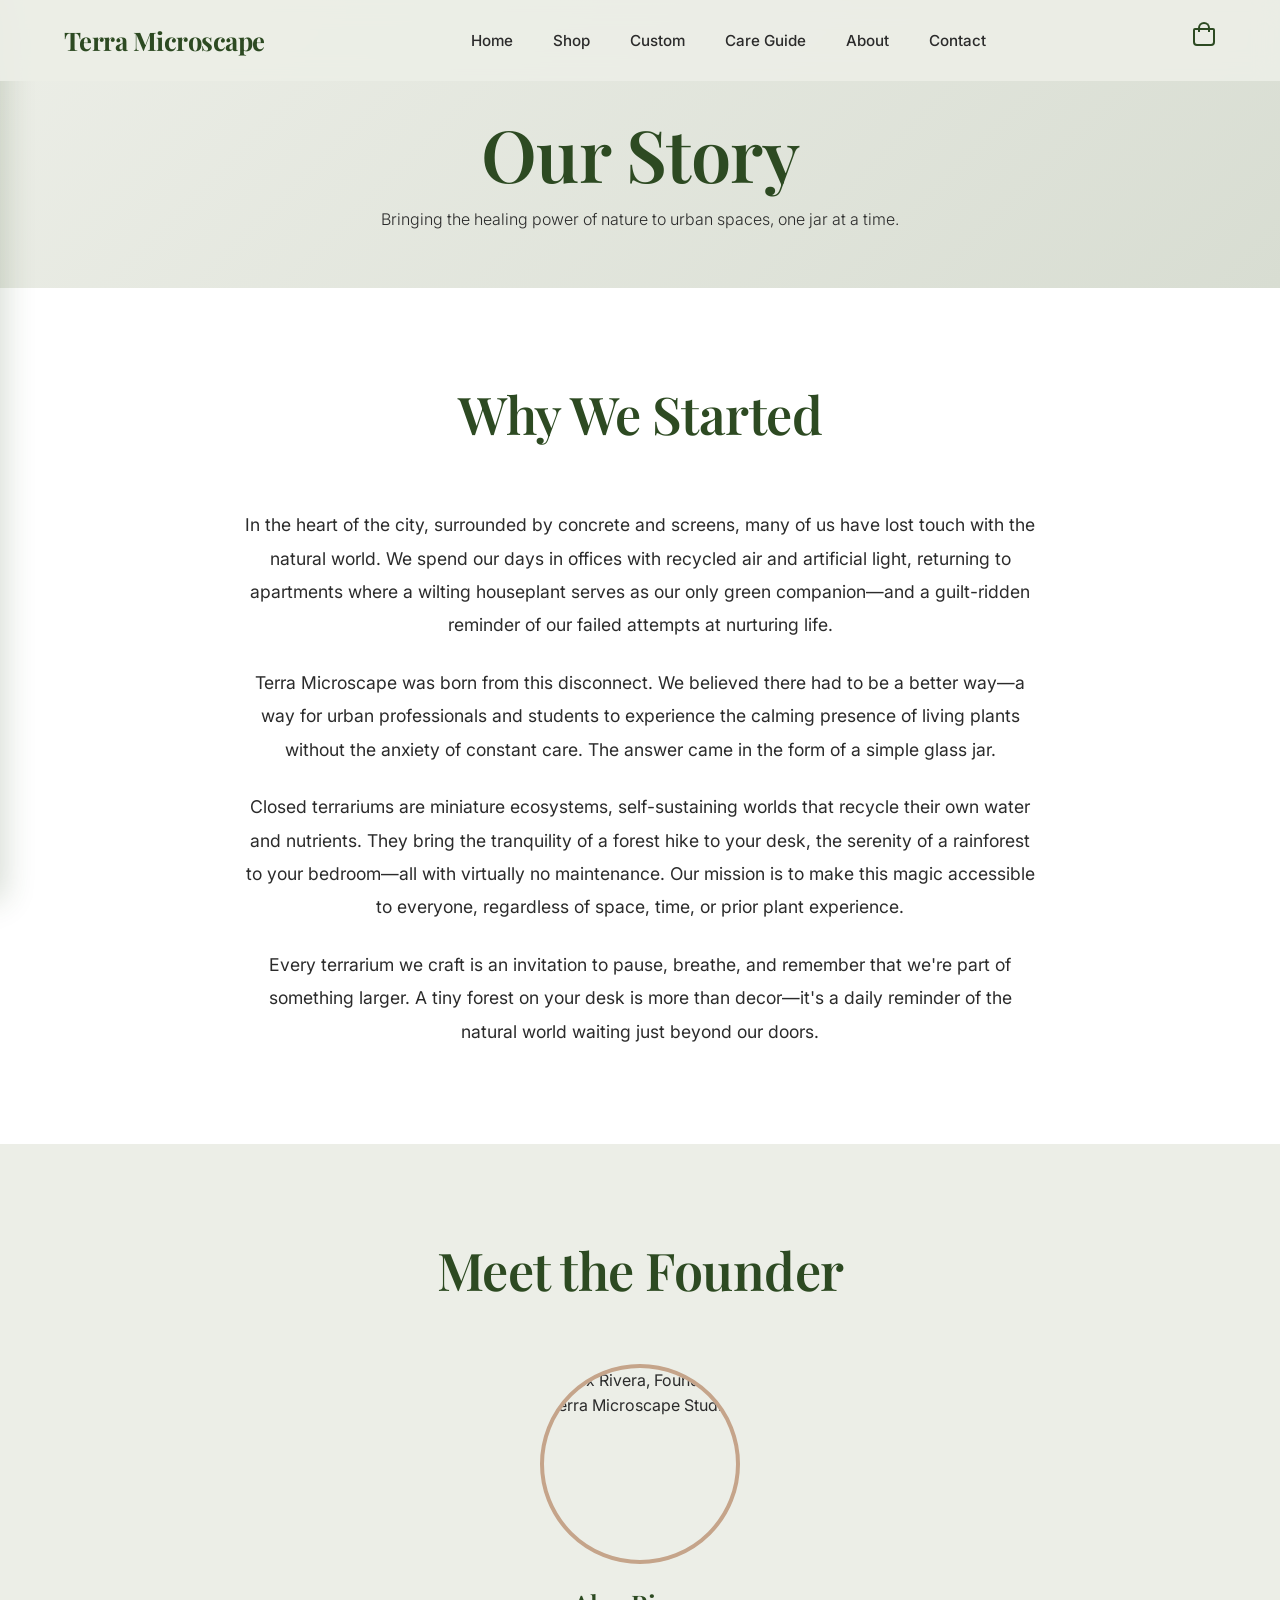
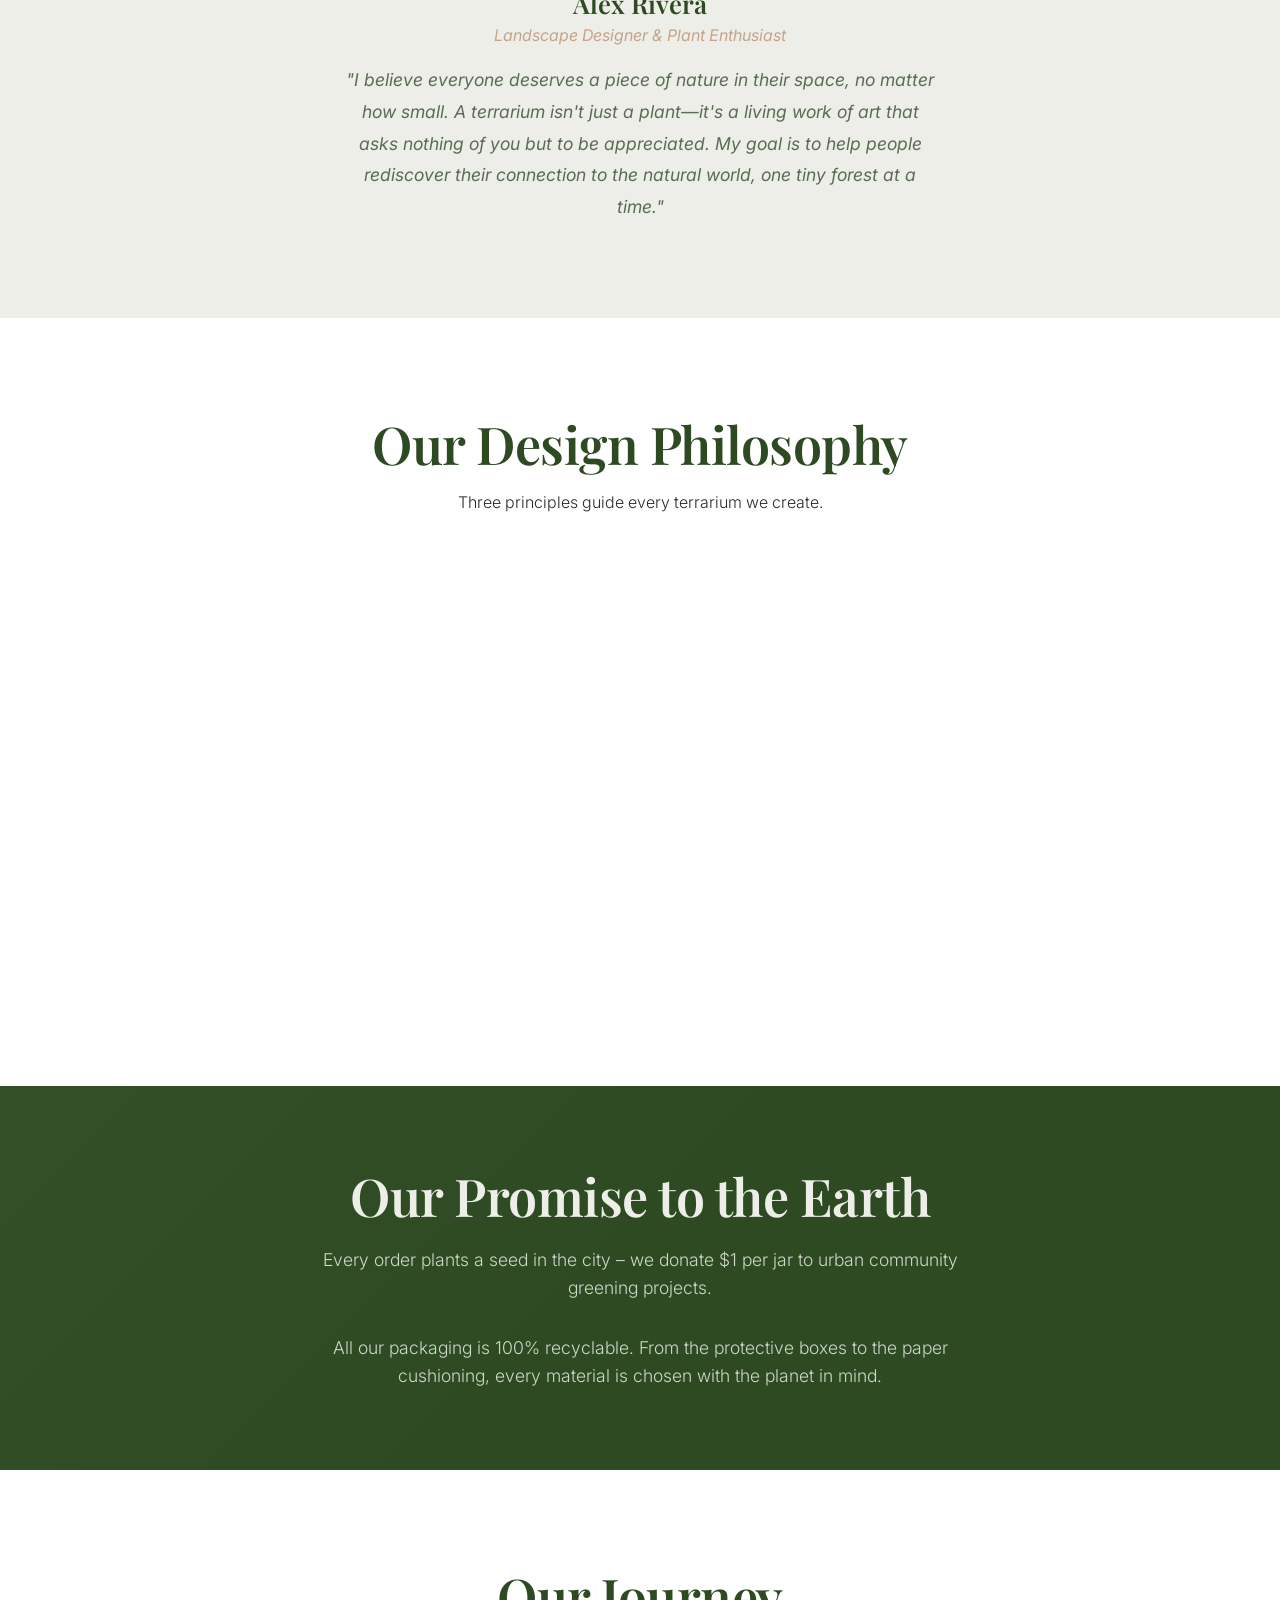
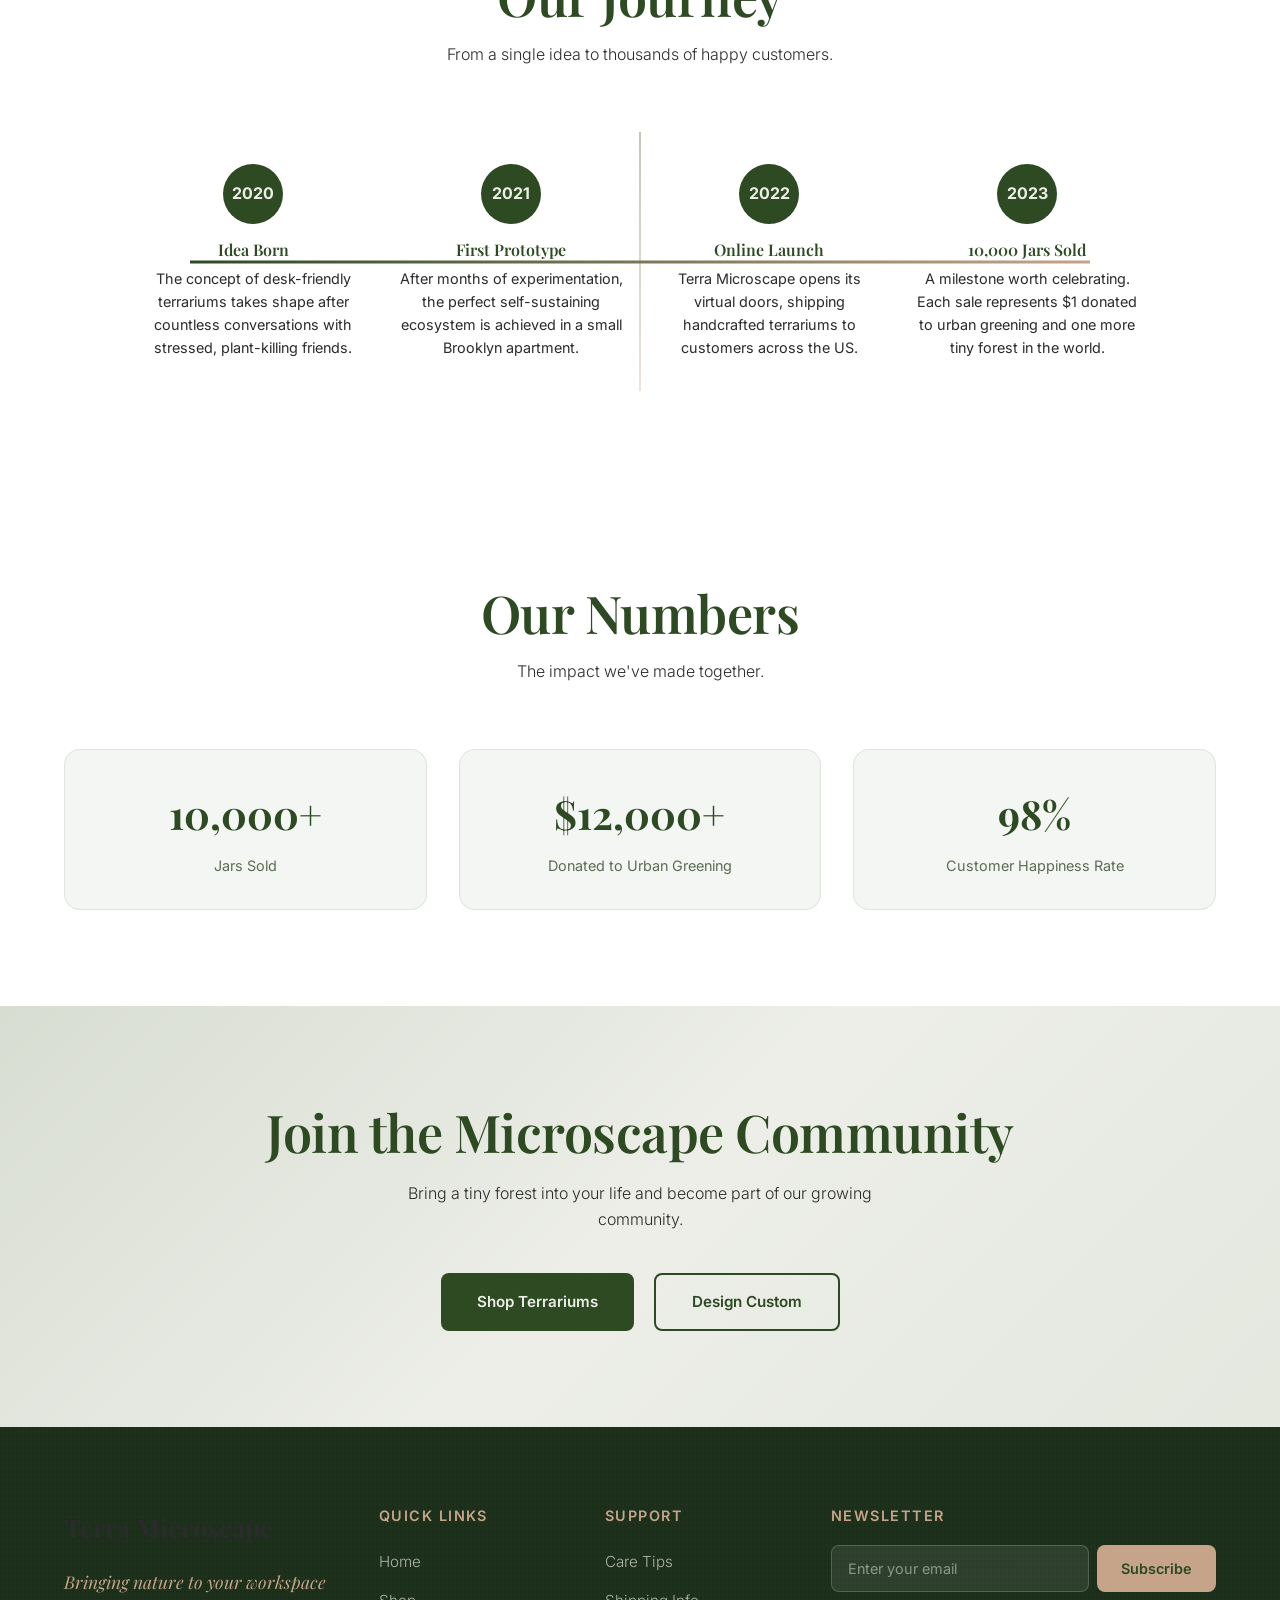
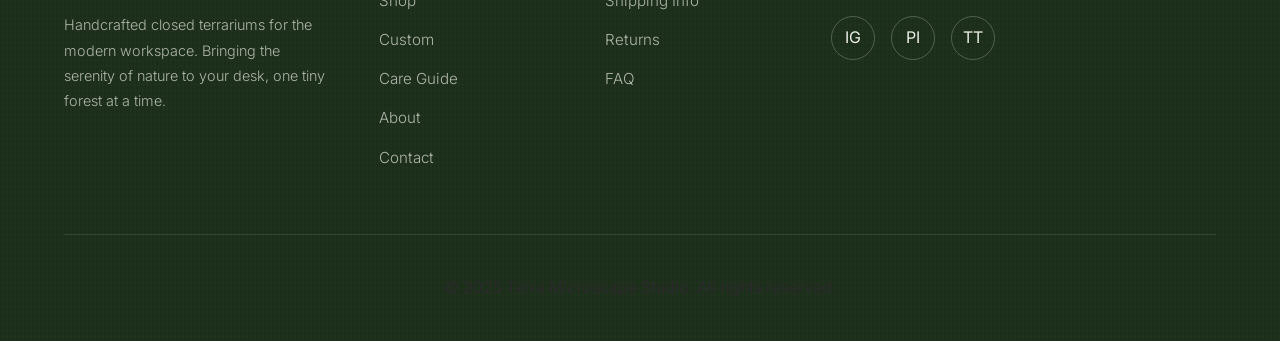
==== commit 8d2fcc78: "Add files via upload" ====
--- a/about.html
+++ b/about.html
@@ -163,6 +163,30 @@
     </div>
   </section>
 
+  <!-- Our Numbers -->
+  <section class="benefits fade-up">
+    <div class="container">
+      <div class="section-header">
+        <h2>Our Numbers</h2>
+        <p>The impact we've made together.</p>
+      </div>
+      <div style="display: grid; grid-template-columns: repeat(3, 1fr); gap: 2rem; margin-top: 2rem;">
+        <div style="background: rgba(45, 74, 34, 0.05); padding: 2rem; border-radius: 16px; text-align: center; border: 1px solid rgba(45, 74, 34, 0.1);">
+          <div style="font-family: 'Playfair Display', serif; font-size: 2.5rem; font-weight: 700; color: var(--color-primary); margin-bottom: 0.5rem;">10,000+</div>
+          <p style="color: var(--color-text-light); font-size: 0.9rem; margin: 0;">Jars Sold</p>
+        </div>
+        <div style="background: rgba(45, 74, 34, 0.05); padding: 2rem; border-radius: 16px; text-align: center; border: 1px solid rgba(45, 74, 34, 0.1);">
+          <div style="font-family: 'Playfair Display', serif; font-size: 2.5rem; font-weight: 700; color: var(--color-primary); margin-bottom: 0.5rem;">$12,000+</div>
+          <p style="color: var(--color-text-light); font-size: 0.9rem; margin: 0;">Donated to Urban Greening</p>
+        </div>
+        <div style="background: rgba(45, 74, 34, 0.05); padding: 2rem; border-radius: 16px; text-align: center; border: 1px solid rgba(45, 74, 34, 0.1);">
+          <div style="font-family: 'Playfair Display', serif; font-size: 2.5rem; font-weight: 700; color: var(--color-primary); margin-bottom: 0.5rem;">98%</div>
+          <p style="color: var(--color-text-light); font-size: 0.9rem; margin: 0;">Customer Happiness Rate</p>
+        </div>
+      </div>
+    </div>
+  </section>
+
   <!-- Bottom CTA -->
   <section class="cta-section fade-up">
     <div class="container">
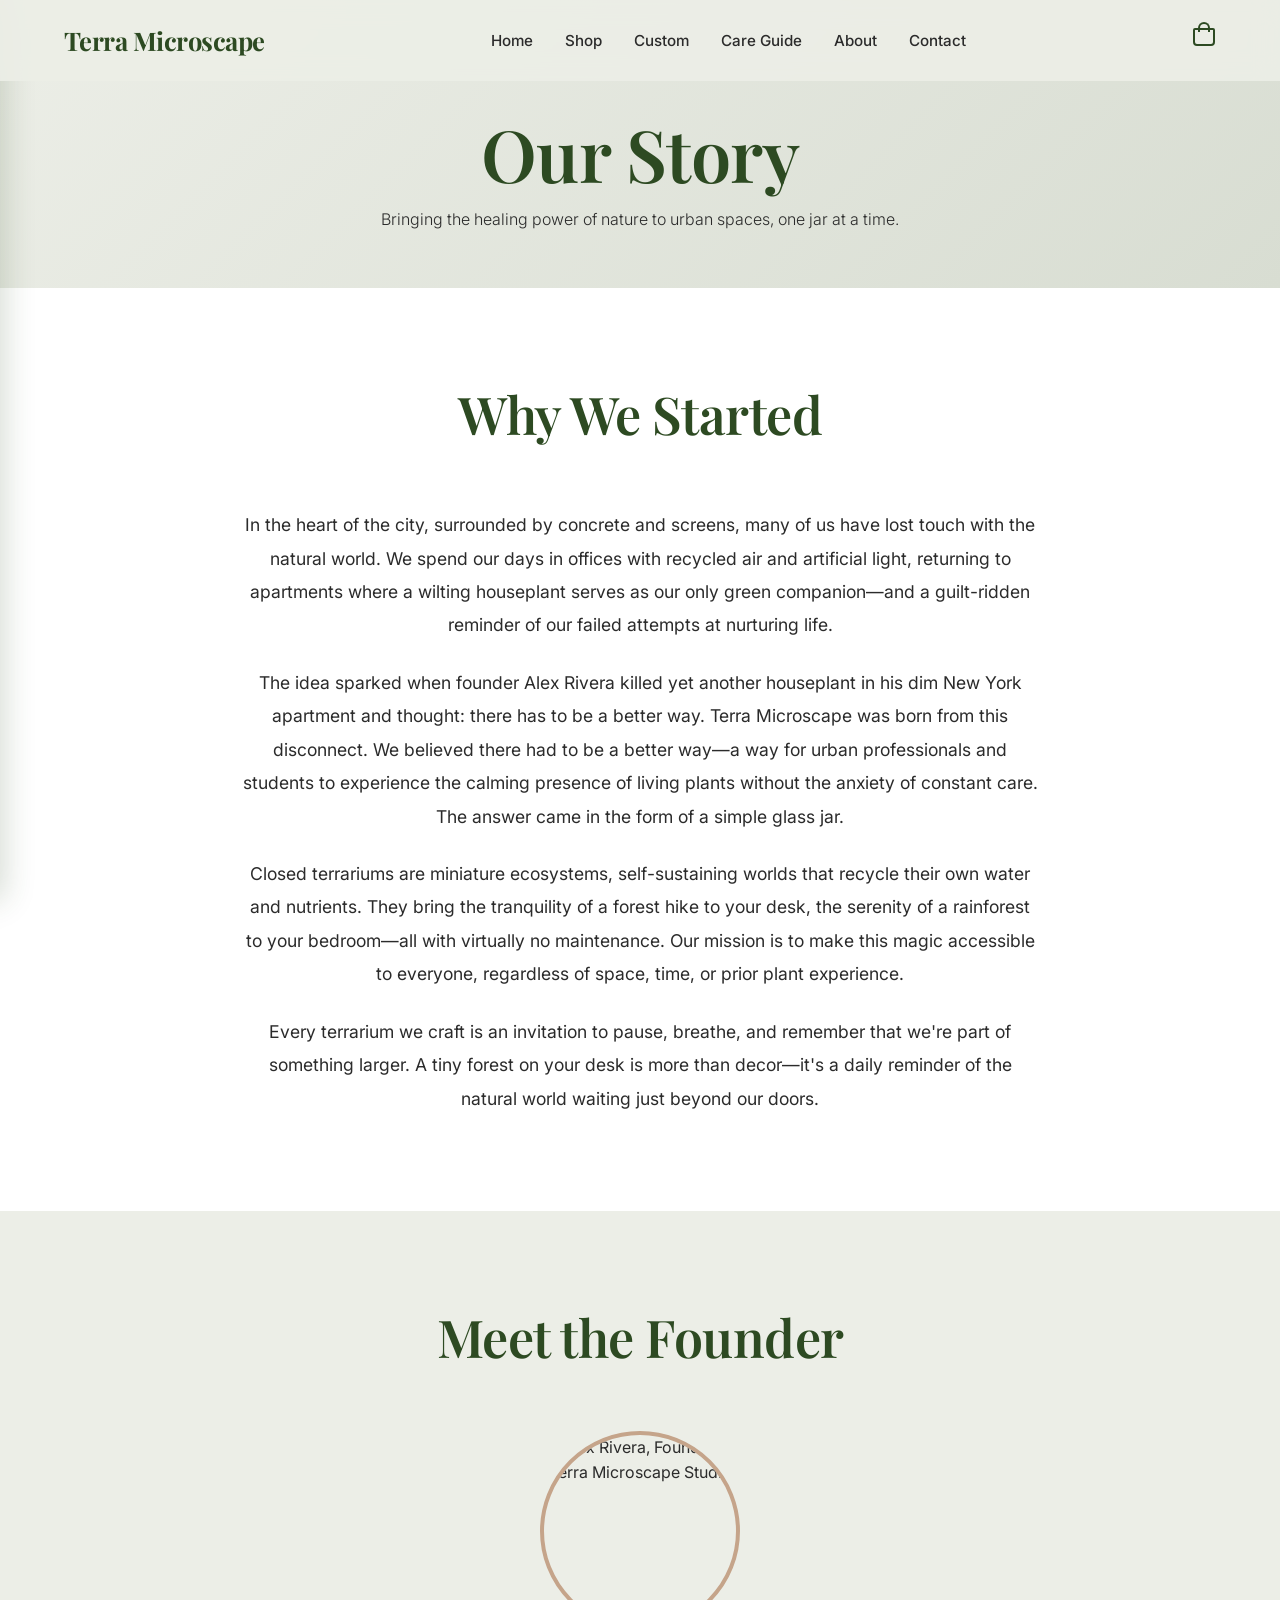
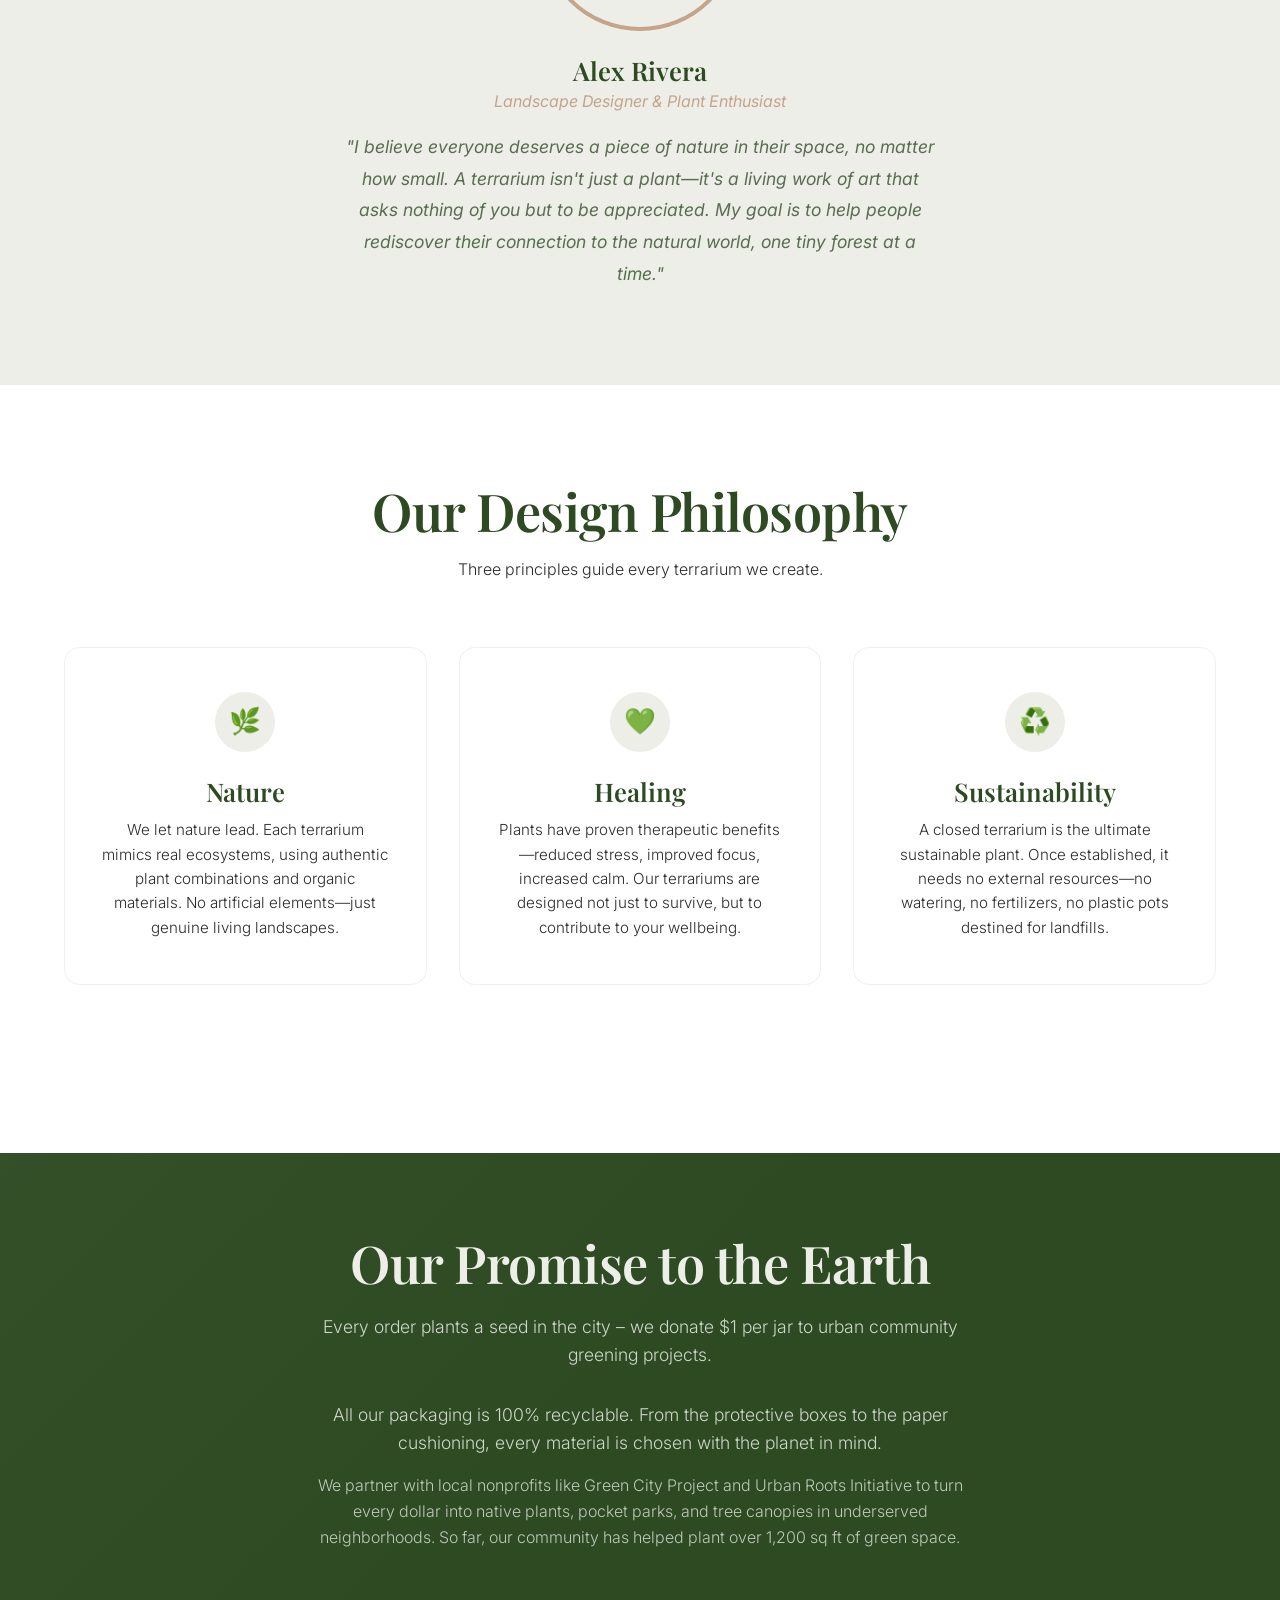
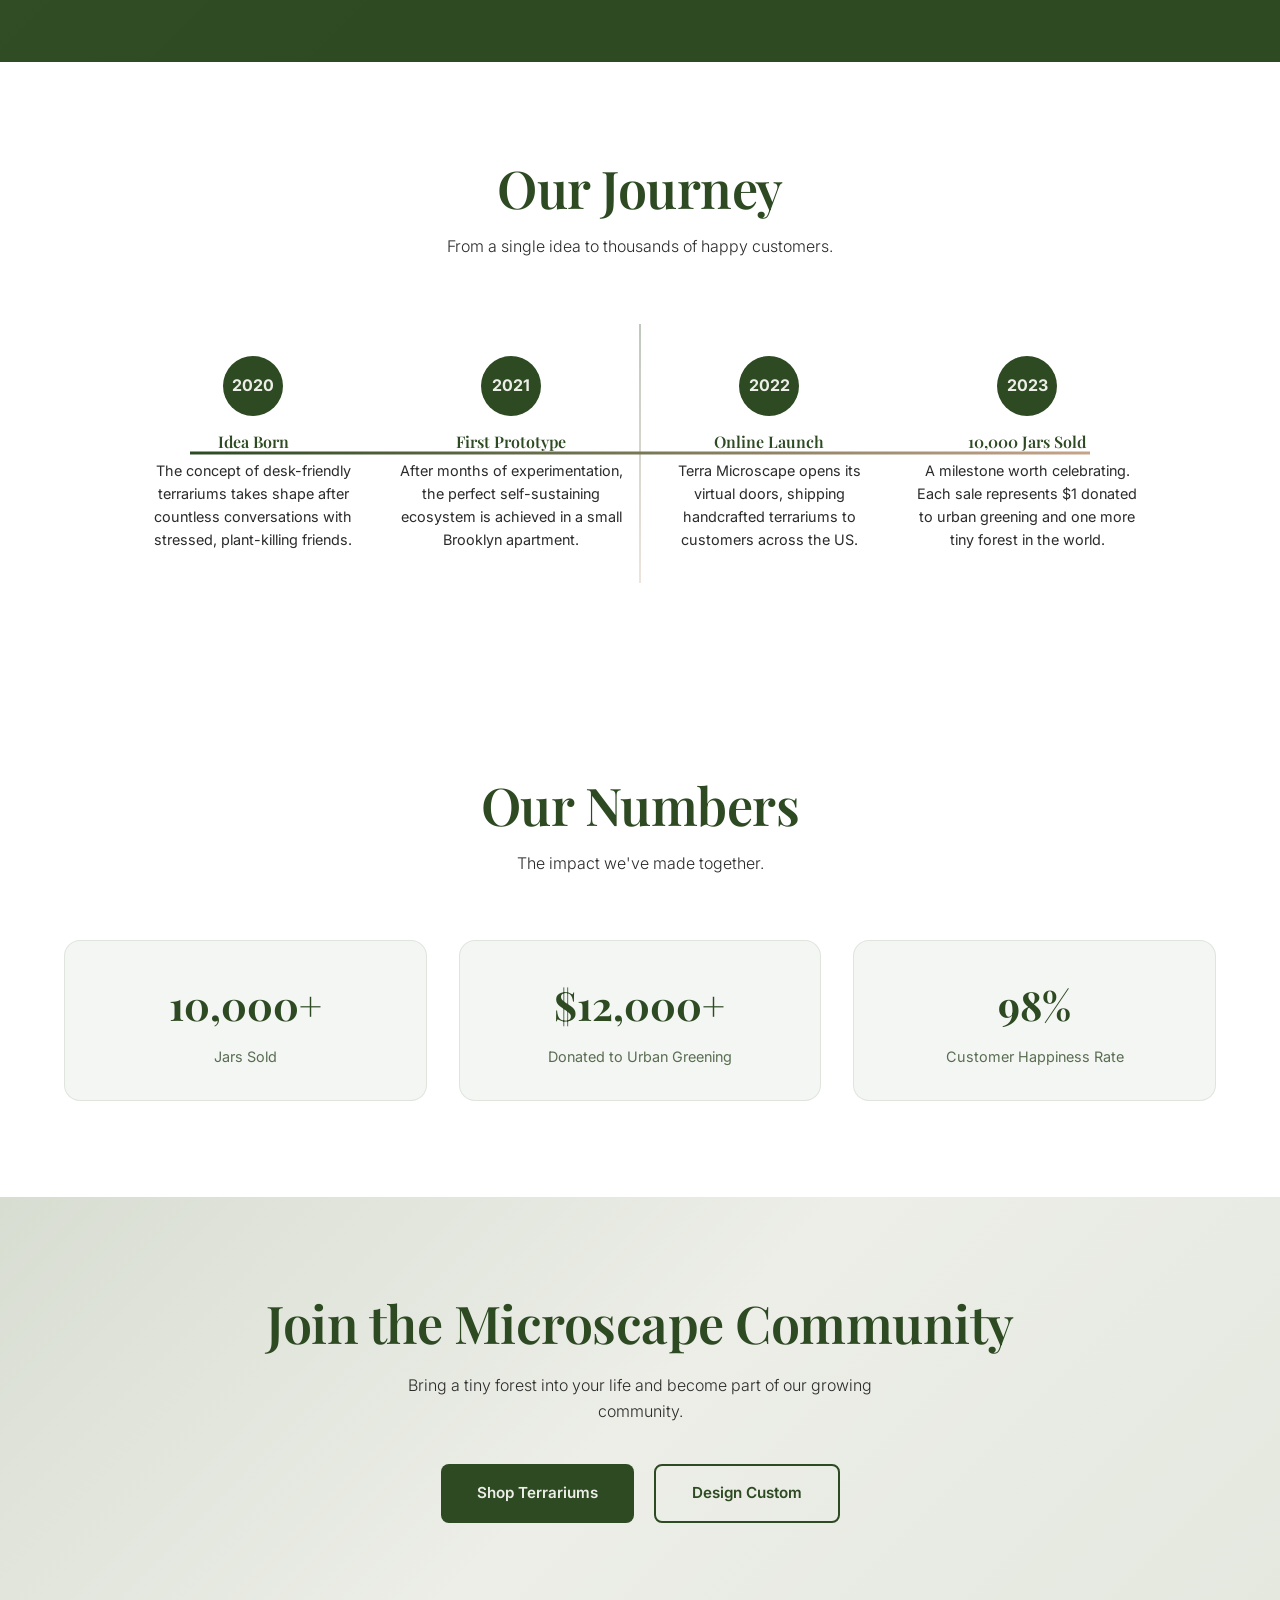
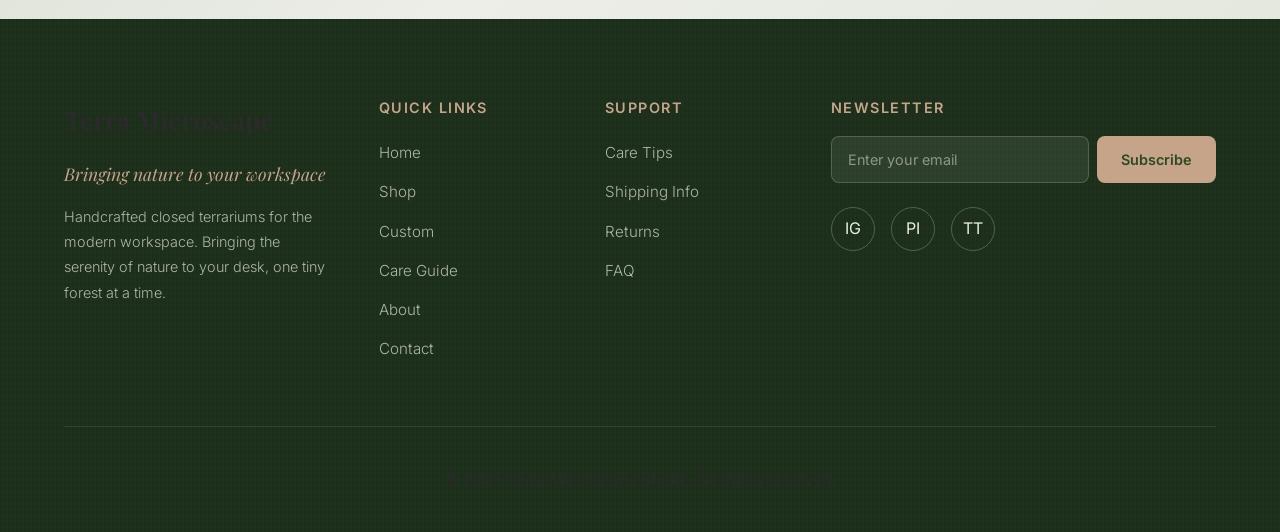
==== commit 7d10dbb0: "Add files via upload" ====
--- a/about.html
+++ b/about.html
@@ -4,7 +4,7 @@
   <meta charset="UTF-8">
   <meta name="viewport" content="width=device-width, initial-scale=1.0">
   <meta name="description" content="Learn about Terra Microscape Studio. Our story, mission, and commitment to bringing nature closer to urban living.">
-  <title>About Us | Terra Microscape Studio</title>
+  <title>Terra Microscape Studio | Desktop Closed Terrariums</title>
   <link rel="stylesheet" href="styles.css">
 </head>
 <body>
@@ -61,7 +61,7 @@
           In the heart of the city, surrounded by concrete and screens, many of us have lost touch with the natural world. We spend our days in offices with recycled air and artificial light, returning to apartments where a wilting houseplant serves as our only green companion—and a guilt-ridden reminder of our failed attempts at nurturing life.
         </p>
         <p style="font-size: 1.1rem; line-height: 1.9; margin-bottom: 1.5rem;">
-          Terra Microscape was born from this disconnect. We believed there had to be a better way—a way for urban professionals and students to experience the calming presence of living plants without the anxiety of constant care. The answer came in the form of a simple glass jar.
+          The idea sparked when founder Alex Rivera killed yet another houseplant in his dim New York apartment and thought: there has to be a better way. Terra Microscape was born from this disconnect. We believed there had to be a better way—a way for urban professionals and students to experience the calming presence of living plants without the anxiety of constant care. The answer came in the form of a simple glass jar.
         </p>
         <p style="font-size: 1.1rem; line-height: 1.9; margin-bottom: 1.5rem;">
           Closed terrariums are miniature ecosystems, self-sustaining worlds that recycle their own water and nutrients. They bring the tranquility of a forest hike to your desk, the serenity of a rainforest to your bedroom—all with virtually no maintenance. Our mission is to make this magic accessible to everyone, regardless of space, time, or prior plant experience.
@@ -125,6 +125,7 @@
       <h2>Our Promise to the Earth</h2>
       <p>Every order plants a seed in the city – we donate $1 per jar to urban community greening projects.</p>
       <p style="margin-bottom: 0;">All our packaging is 100% recyclable. From the protective boxes to the paper cushioning, every material is chosen with the planet in mind.</p>
+      <p style="margin-top: 1rem; font-size: 1rem; opacity: 0.9;">We partner with local nonprofits like Green City Project and Urban Roots Initiative to turn every dollar into native plants, pocket parks, and tree canopies in underserved neighborhoods. So far, our community has helped plant over 1,200 sq ft of green space.</p>
     </div>
   </section>
 
--- a/styles.css
+++ b/styles.css
@@ -149,7 +149,6 @@
 .nav-menu {
   display: flex;
   align-items: center;
-  gap: 2.5rem;
 }
 
 .nav-menu a {
@@ -158,6 +157,7 @@
   color: var(--color-text);
   position: relative;
   transition: color var(--transition);
+  padding: 0 1rem;
 }
 
 .nav-menu a::after {
@@ -324,8 +324,9 @@
 }
 
 .btn:hover {
-  transform: translateY(-2px);
-  box-shadow: 0 12px 35px rgba(45, 74, 34, 0.2);
+  transform: translateY(-4px) scale(1.03);
+  box-shadow: 0 15px 35px rgba(45, 74, 34, 0.25);
+  transition: transform 0.2s ease, box-shadow 0.2s ease;
 }
 
 .btn:hover::before {
@@ -401,6 +402,7 @@
   width: 60%;
   height: 80%;
   background: radial-gradient(circle, rgba(45, 74, 34, 0.18) 0%, transparent 70%);
+  animation: breathe 4s infinite ease-in-out;
 }
 
 .hero::after {
@@ -409,6 +411,12 @@
   width: 50%;
   height: 70%;
   background: radial-gradient(circle, rgba(139, 111, 78, 0.15) 0%, transparent 70%);
+}
+
+/* Breathing animation */
+@keyframes breathe {
+  0%, 100% { transform: scale(1); }
+  50% { transform: scale(1.03); }
 }
 
 .hero-inner {
@@ -1086,6 +1094,10 @@
     display: block;
   }
 
+  .hero {
+    background-attachment: scroll;
+  }
+
   section {
     padding: 4rem 0;
   }
@@ -1373,6 +1385,16 @@
   gap: 2rem;
 }
 
+/* Masonry layout for desktop */
+@media (min-width: 1024px) {
+  .projects-grid .project-card:nth-child(odd) {
+    grid-column: span 2;
+  }
+  .projects-grid .project-card:nth-child(even) {
+    grid-column: span 1;
+  }
+}
+
 .project-card {
   background: rgba(255, 255, 255, 0.7);
   backdrop-filter: blur(12px);
@@ -1380,6 +1402,7 @@
   overflow: hidden;
   border: 1px solid rgba(45, 74, 34, 0.08);
   transition: transform 0.4s ease, box-shadow 0.4s ease;
+  position: relative;
 }
 
 .project-card:hover {
@@ -1391,6 +1414,32 @@
   width: 100%;
   height: 280px;
   object-fit: cover;
+}
+
+.project-overlay {
+  position: absolute;
+  top: 0;
+  left: 0;
+  right: 0;
+  bottom: 0;
+  background-color: rgba(0, 0, 0, 0.6);
+  display: flex;
+  align-items: center;
+  justify-content: center;
+  opacity: 0;
+  transition: opacity 0.3s ease;
+}
+
+.project-card:hover .project-overlay {
+  opacity: 1;
+}
+
+.project-overlay h4 {
+  font-family: var(--font-display);
+  font-size: 1.25rem;
+  color: var(--color-secondary);
+  text-align: center;
+  padding: 1rem;
 }
 
 .project-caption {
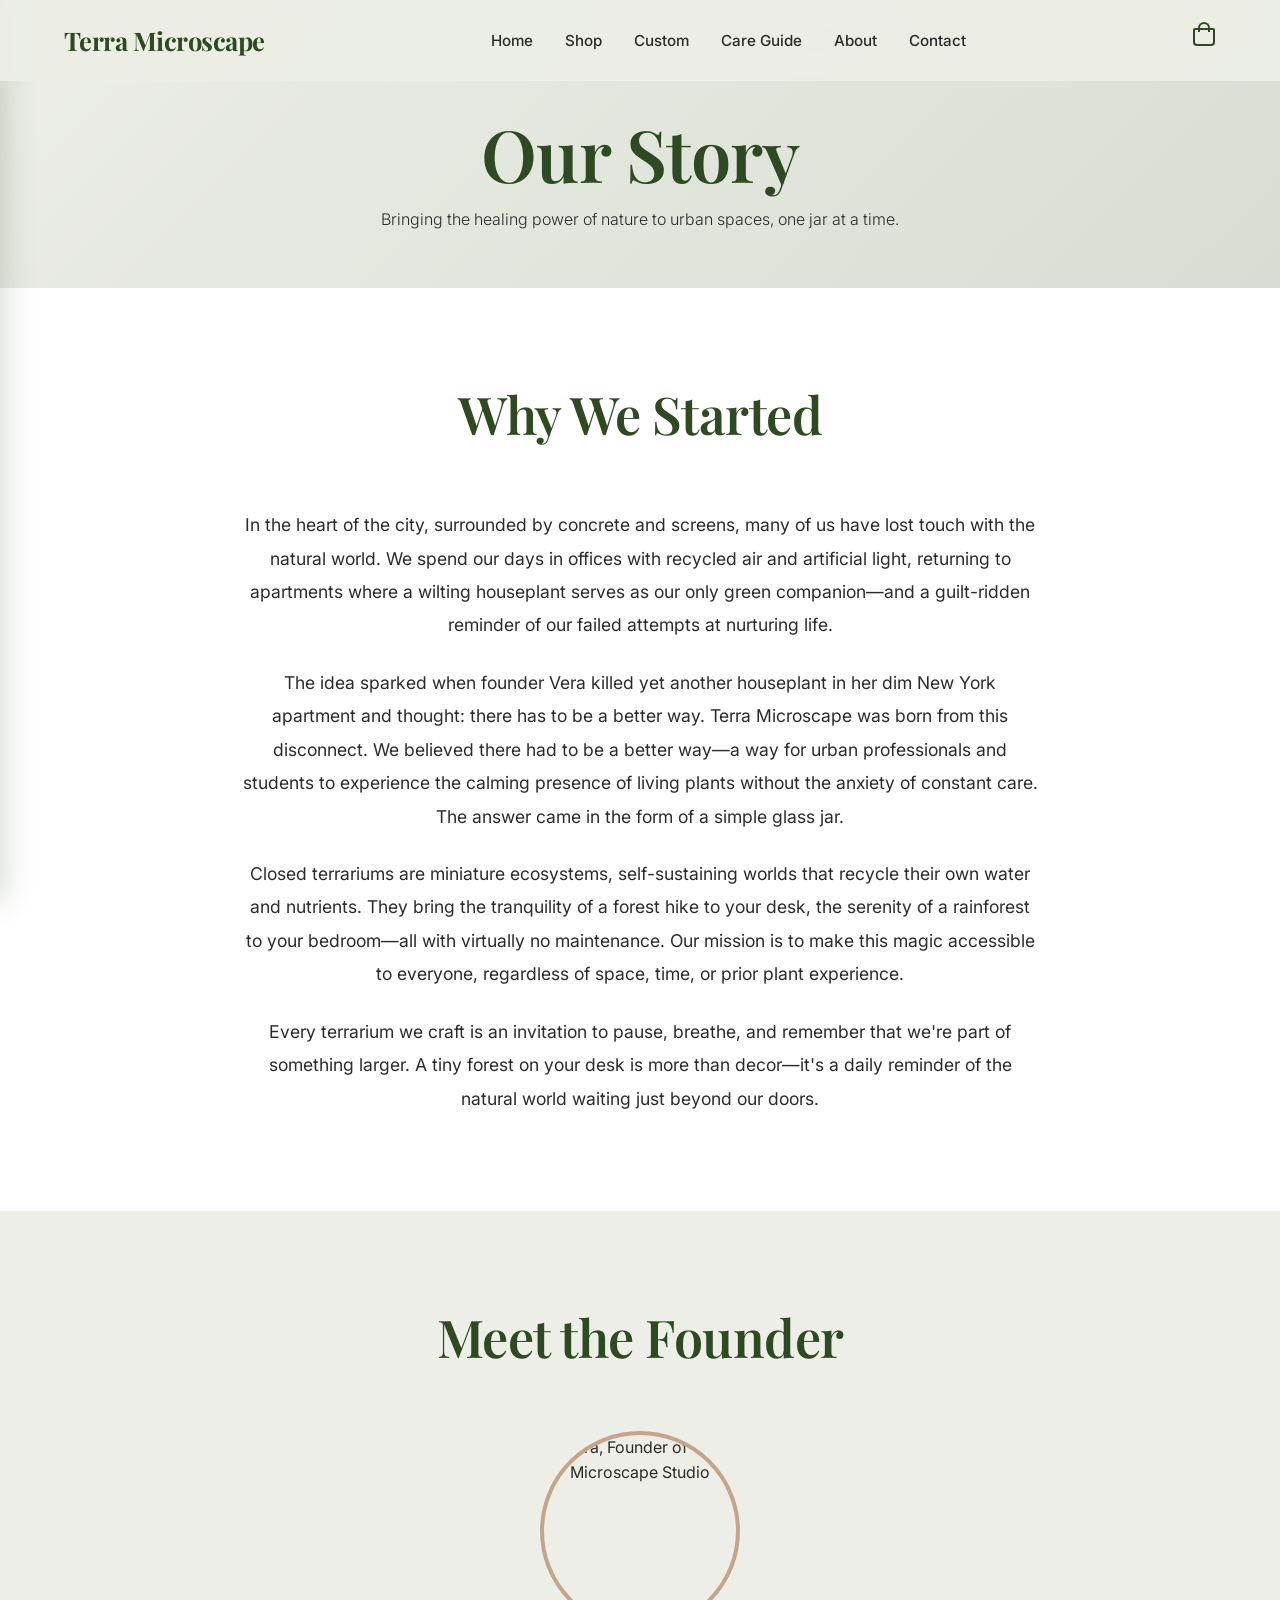
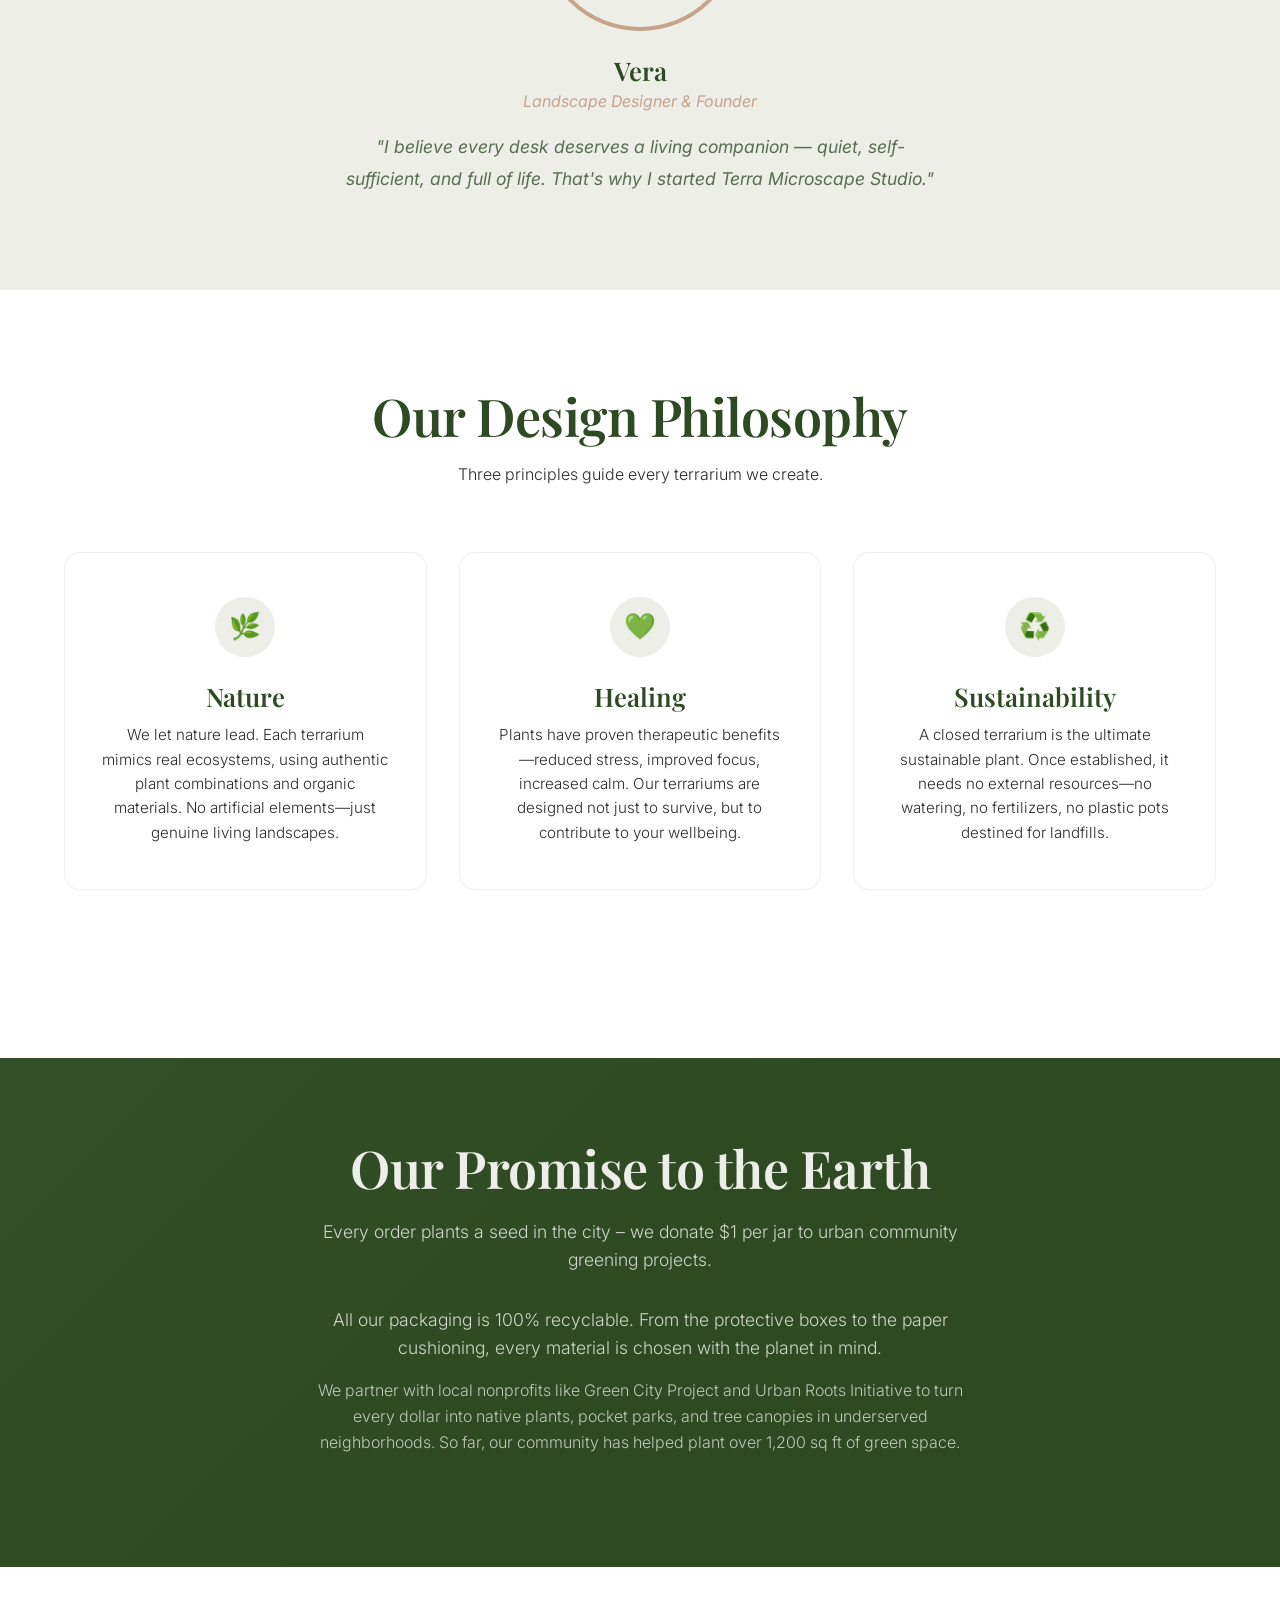
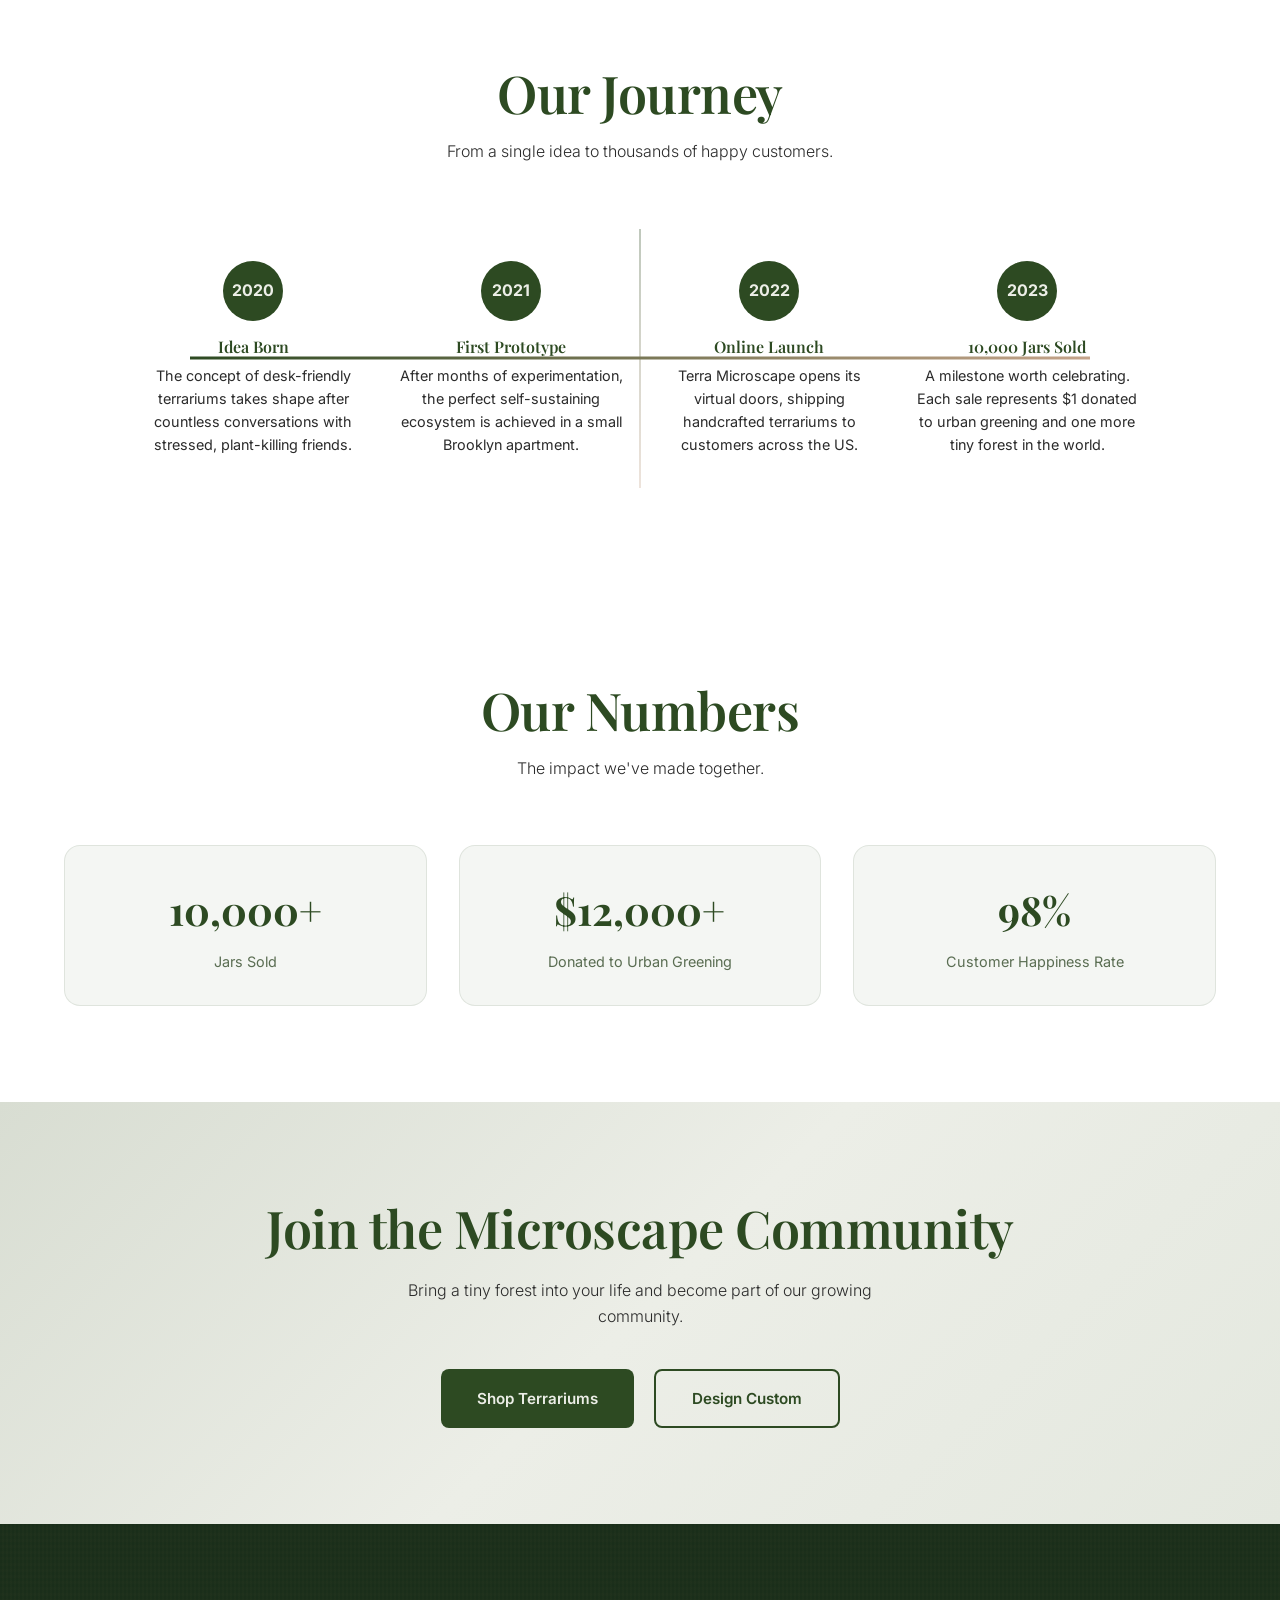
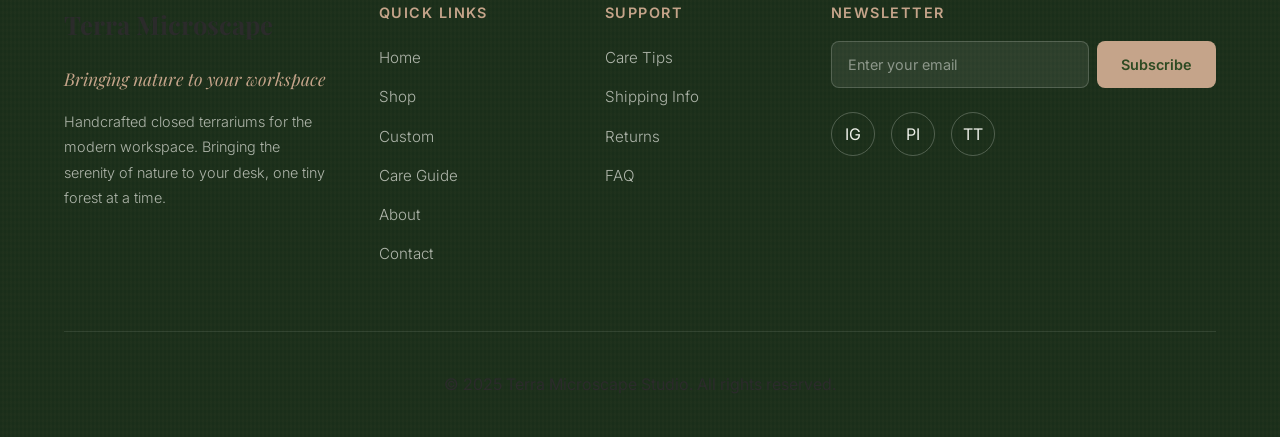
==== commit 2fc78a2f: "Add files via upload" ====
--- a/about.html
+++ b/about.html
@@ -61,7 +61,7 @@
           In the heart of the city, surrounded by concrete and screens, many of us have lost touch with the natural world. We spend our days in offices with recycled air and artificial light, returning to apartments where a wilting houseplant serves as our only green companion—and a guilt-ridden reminder of our failed attempts at nurturing life.
         </p>
         <p style="font-size: 1.1rem; line-height: 1.9; margin-bottom: 1.5rem;">
-          The idea sparked when founder Alex Rivera killed yet another houseplant in his dim New York apartment and thought: there has to be a better way. Terra Microscape was born from this disconnect. We believed there had to be a better way—a way for urban professionals and students to experience the calming presence of living plants without the anxiety of constant care. The answer came in the form of a simple glass jar.
+          The idea sparked when founder Vera killed yet another houseplant in her dim New York apartment and thought: there has to be a better way. Terra Microscape was born from this disconnect. We believed there had to be a better way—a way for urban professionals and students to experience the calming presence of living plants without the anxiety of constant care. The answer came in the form of a simple glass jar.
         </p>
         <p style="font-size: 1.1rem; line-height: 1.9; margin-bottom: 1.5rem;">
           Closed terrariums are miniature ecosystems, self-sustaining worlds that recycle their own water and nutrients. They bring the tranquility of a forest hike to your desk, the serenity of a rainforest to your bedroom—all with virtually no maintenance. Our mission is to make this magic accessible to everyone, regardless of space, time, or prior plant experience.
@@ -81,12 +81,12 @@
       </div>
       <div style="display: flex; flex-direction: column; align-items: center; text-align: center;">
         <div style="width: 200px; height: 200px; border-radius: 50%; overflow: hidden; margin-bottom: 1.5rem; border: 4px solid var(--color-accent);">
-          <img src="https://images.unsplash.com/photo-1507003211169-0a1dd7228f2d?w=300&h=300&fit=crop&crop=face" alt="Alex Rivera, Founder of Terra Microscape Studio" style="width: 100%; height: 100%; object-fit: cover;">
-        </div>
-        <h3 style="color: var(--color-primary); margin-bottom: 0.25rem;">Alex Rivera</h3>
-        <p style="color: var(--color-accent); font-style: italic; margin-bottom: 1rem;">Landscape Designer & Plant Enthusiast</p>
+          <img src="https://images.unsplash.com/photo-1494790108377-be9c29b29330?w=300&h=300&fit=crop&crop=face" alt="Vera, Founder of Terra Microscape Studio" onerror="this.onerror=null; this.src='https://placehold.co/300x300/2d4a22/eceee7?text=Vera';" style="width: 100%; height: 100%; object-fit: cover;">
+        </div>
+        <h3 style="color: var(--color-primary); margin-bottom: 0.25rem;">Vera</h3>
+        <p style="color: var(--color-accent); font-style: italic; margin-bottom: 1rem;">Landscape Designer & Founder</p>
         <blockquote style="max-width: 600px; font-size: 1.1rem; font-style: italic; color: var(--color-text-light); line-height: 1.8;">
-          "I believe everyone deserves a piece of nature in their space, no matter how small. A terrarium isn't just a plant—it's a living work of art that asks nothing of you but to be appreciated. My goal is to help people rediscover their connection to the natural world, one tiny forest at a time."
+          "I believe every desk deserves a living companion — quiet, self-sufficient, and full of life. That's why I started Terra Microscape Studio."
         </blockquote>
       </div>
     </div>
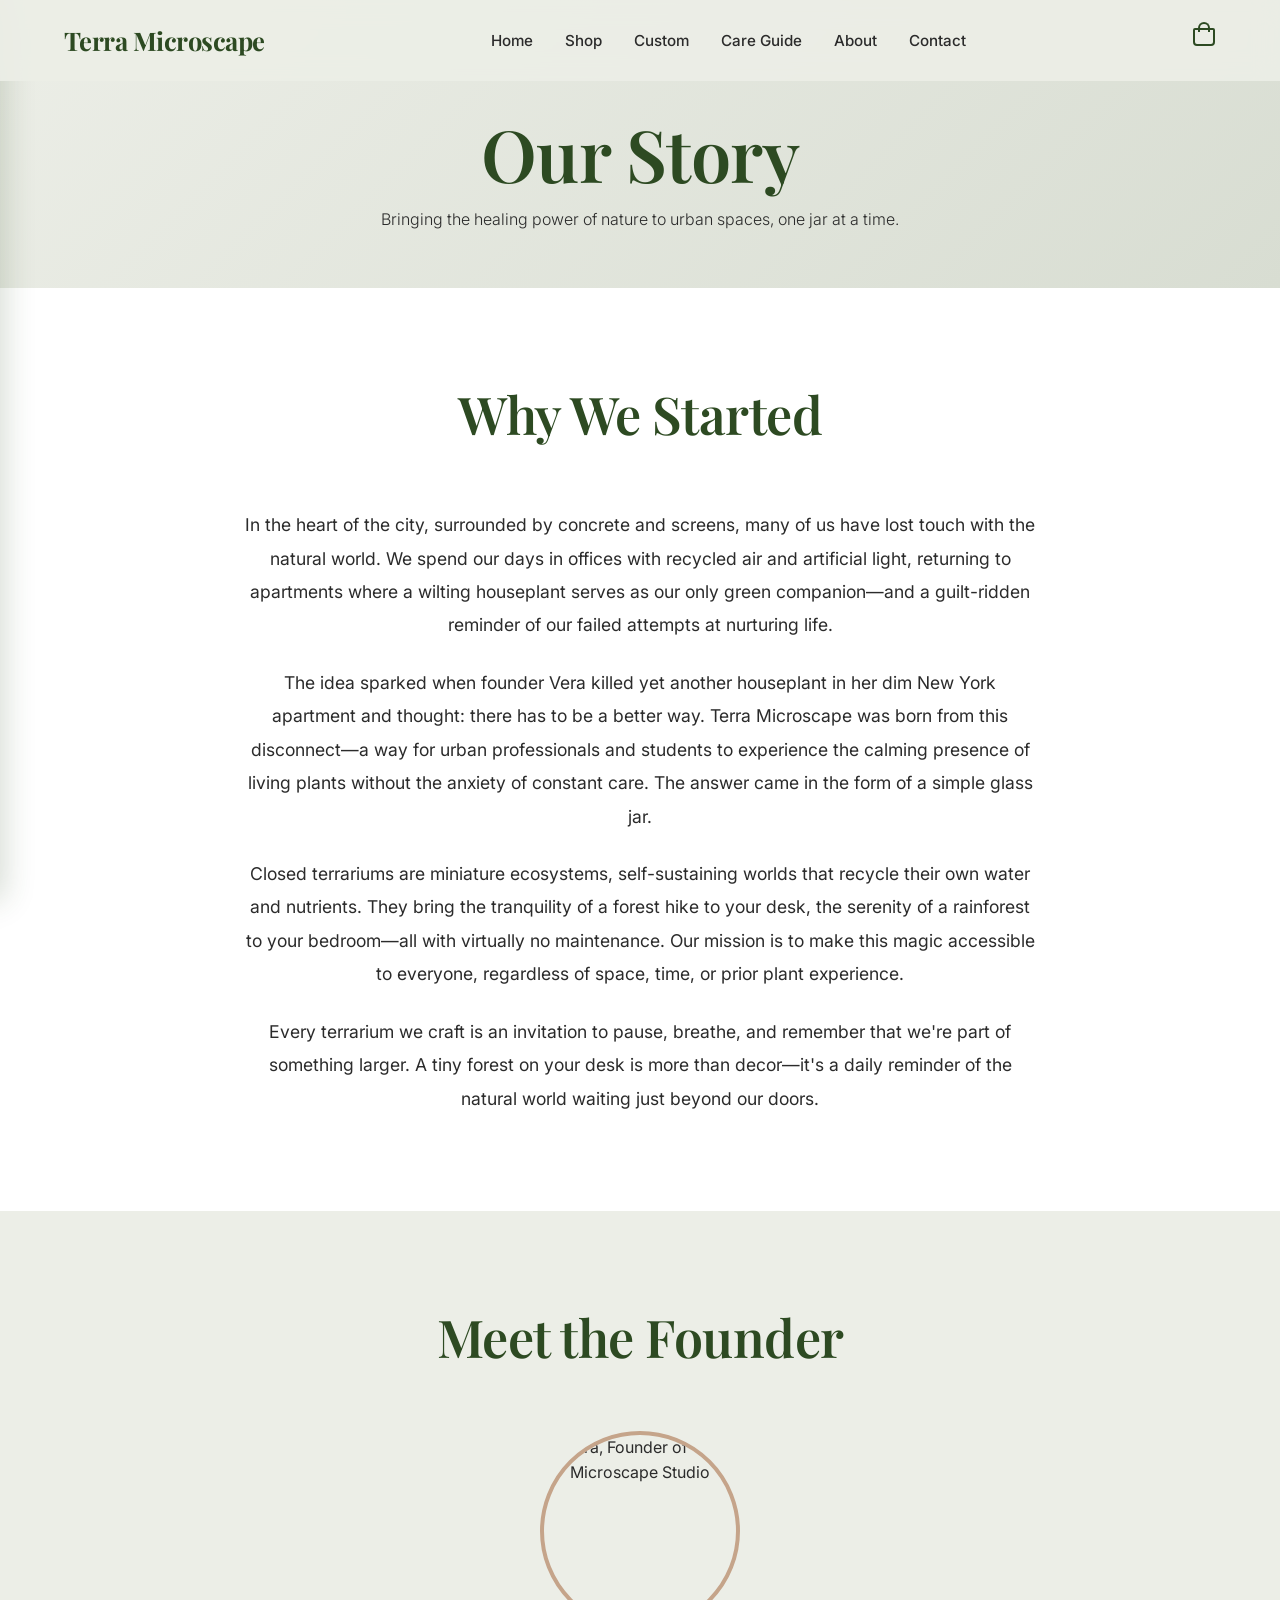
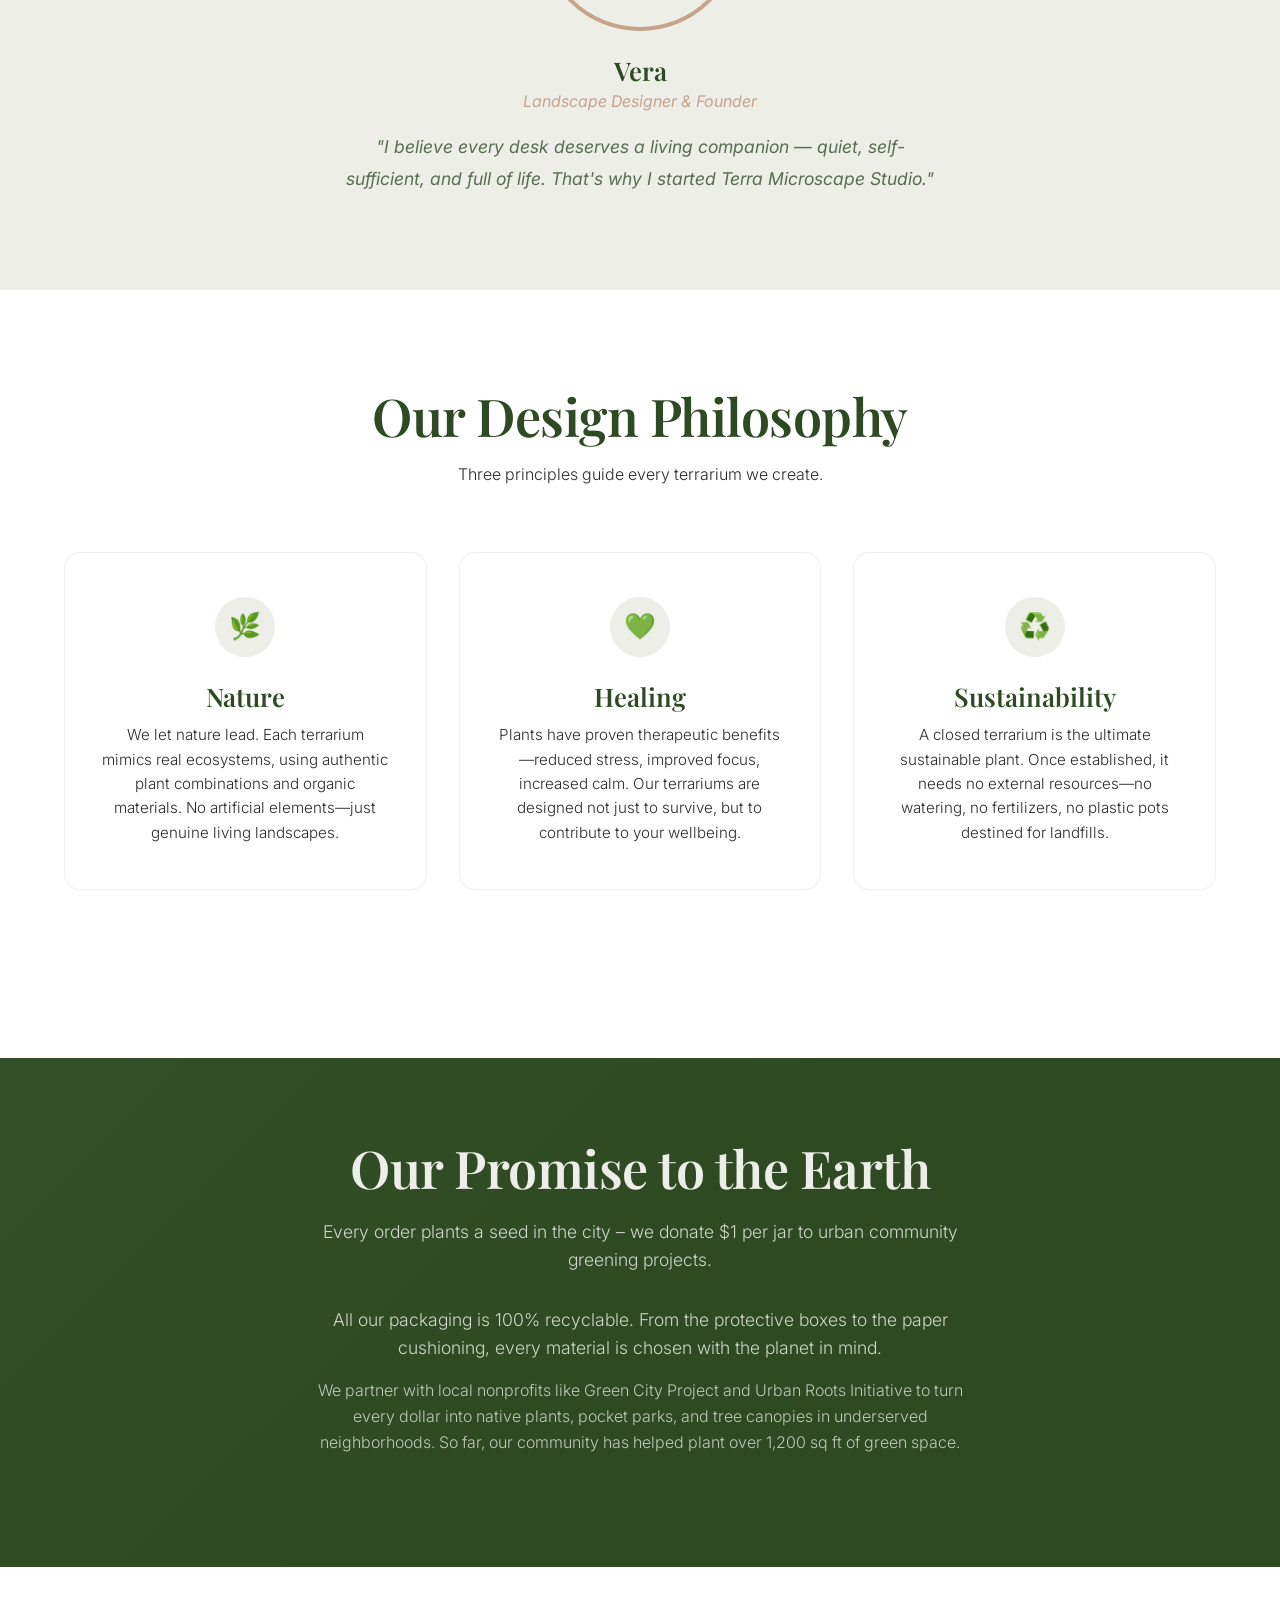
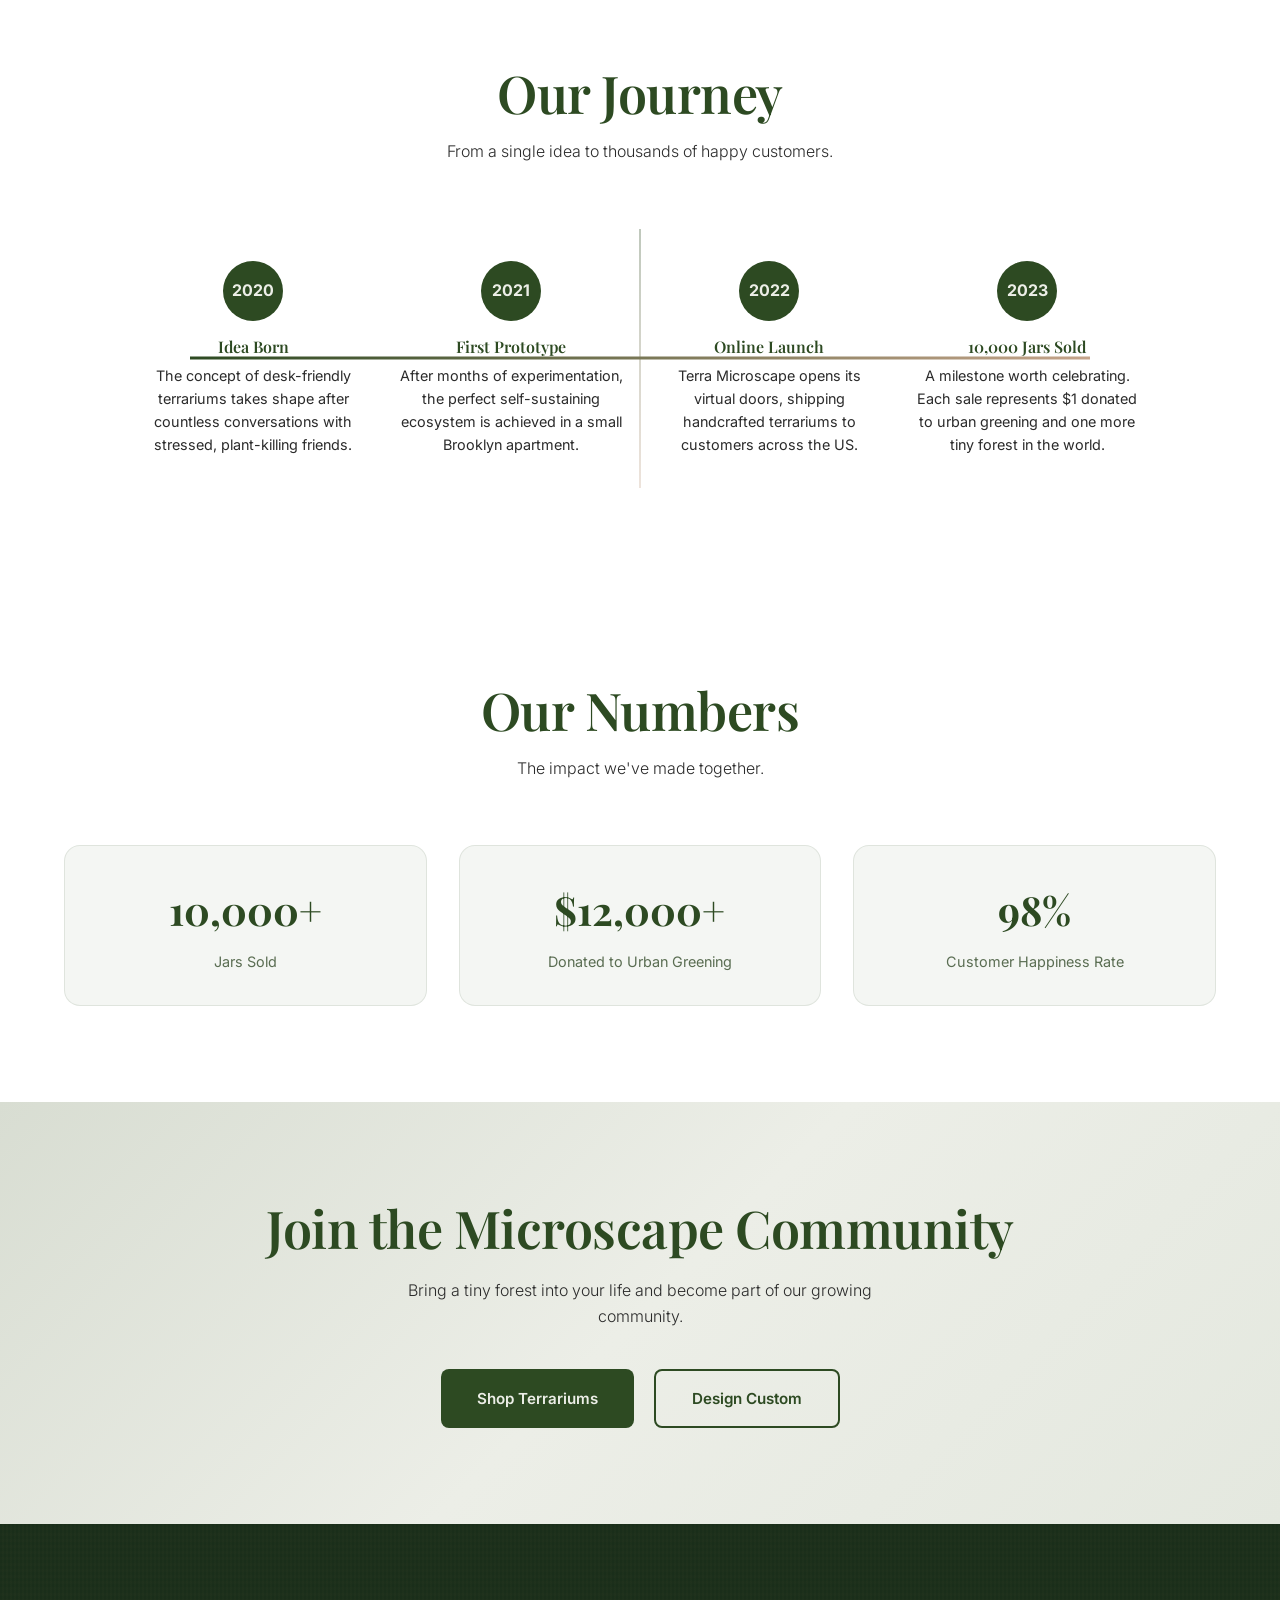
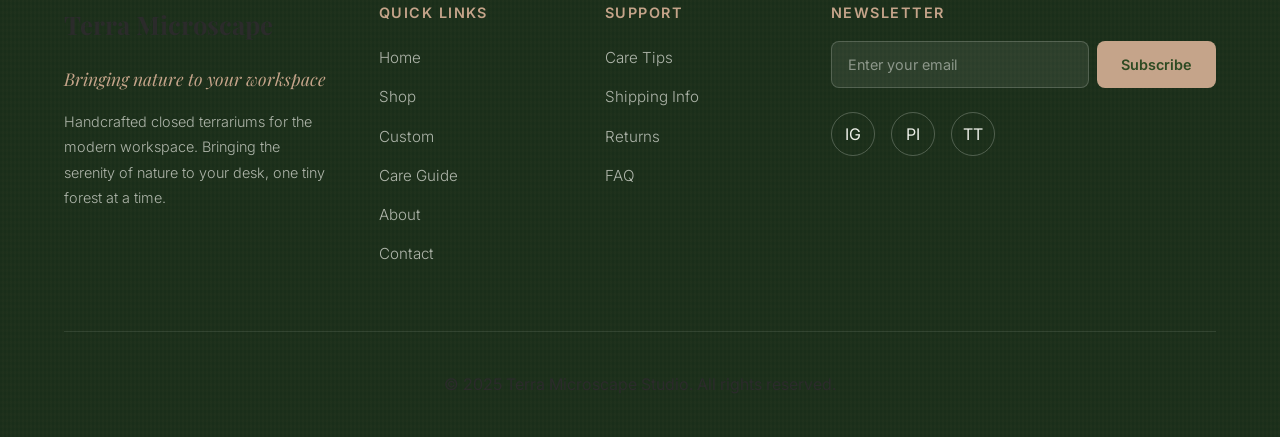
==== commit a9bb8c8b: "Add files via upload" ====
--- a/about.html
+++ b/about.html
@@ -61,7 +61,7 @@
           In the heart of the city, surrounded by concrete and screens, many of us have lost touch with the natural world. We spend our days in offices with recycled air and artificial light, returning to apartments where a wilting houseplant serves as our only green companion—and a guilt-ridden reminder of our failed attempts at nurturing life.
         </p>
         <p style="font-size: 1.1rem; line-height: 1.9; margin-bottom: 1.5rem;">
-          The idea sparked when founder Vera killed yet another houseplant in her dim New York apartment and thought: there has to be a better way. Terra Microscape was born from this disconnect. We believed there had to be a better way—a way for urban professionals and students to experience the calming presence of living plants without the anxiety of constant care. The answer came in the form of a simple glass jar.
+          The idea sparked when founder Vera killed yet another houseplant in her dim New York apartment and thought: there has to be a better way. Terra Microscape was born from this disconnect—a way for urban professionals and students to experience the calming presence of living plants without the anxiety of constant care. The answer came in the form of a simple glass jar.
         </p>
         <p style="font-size: 1.1rem; line-height: 1.9; margin-bottom: 1.5rem;">
           Closed terrariums are miniature ecosystems, self-sustaining worlds that recycle their own water and nutrients. They bring the tranquility of a forest hike to your desk, the serenity of a rainforest to your bedroom—all with virtually no maintenance. Our mission is to make this magic accessible to everyone, regardless of space, time, or prior plant experience.
@@ -236,9 +236,9 @@
             <button type="submit" class="newsletter-btn">Subscribe</button>
           </form>
           <div class="social-links">
-            <a href="#" aria-label="Instagram">IG</a>
-            <a href="#" aria-label="Pinterest">PI</a>
-            <a href="#" aria-label="TikTok">TT</a>
+            <a href="#" onclick="alert('Coming soon!'); return false;" aria-label="Instagram">IG</a>
+            <a href="#" onclick="alert('Coming soon!'); return false;" aria-label="Pinterest">PI</a>
+            <a href="#" onclick="alert('Coming soon!'); return false;" aria-label="TikTok">TT</a>
           </div>
         </div>
       </div>
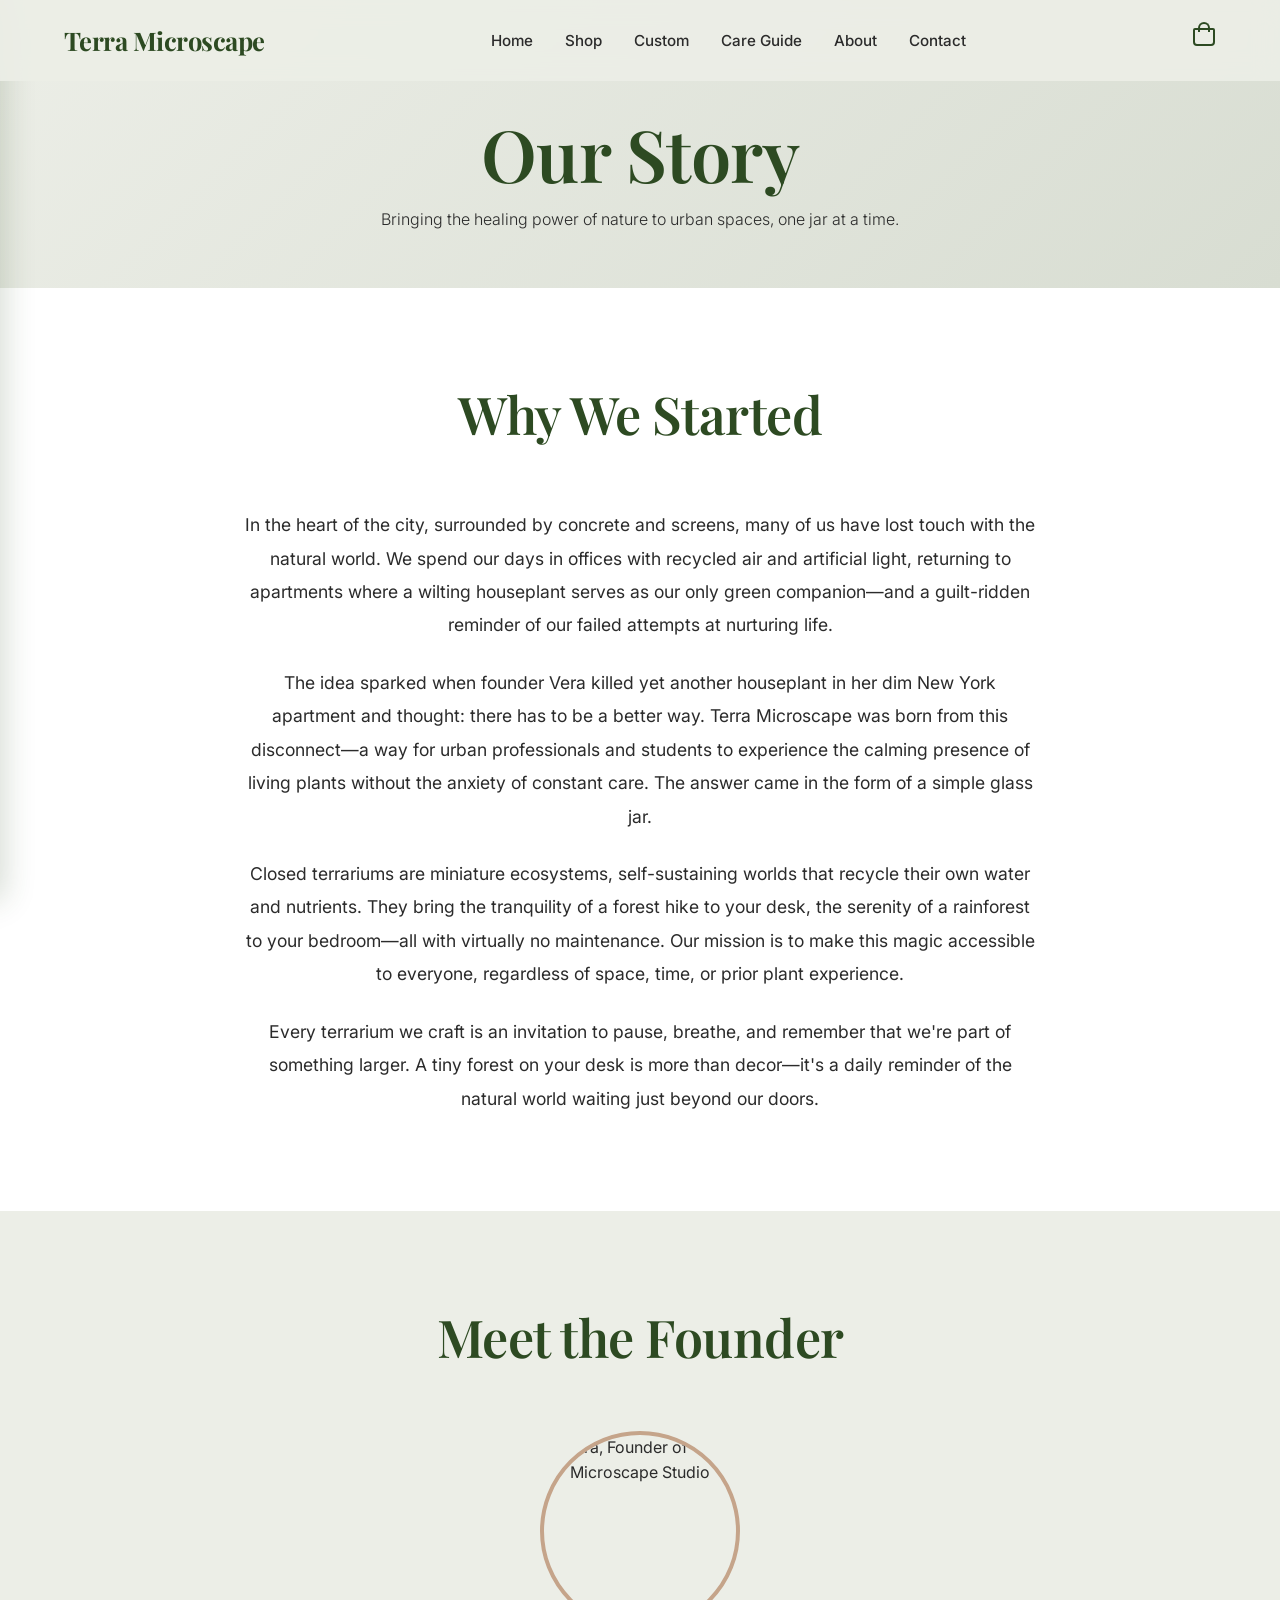
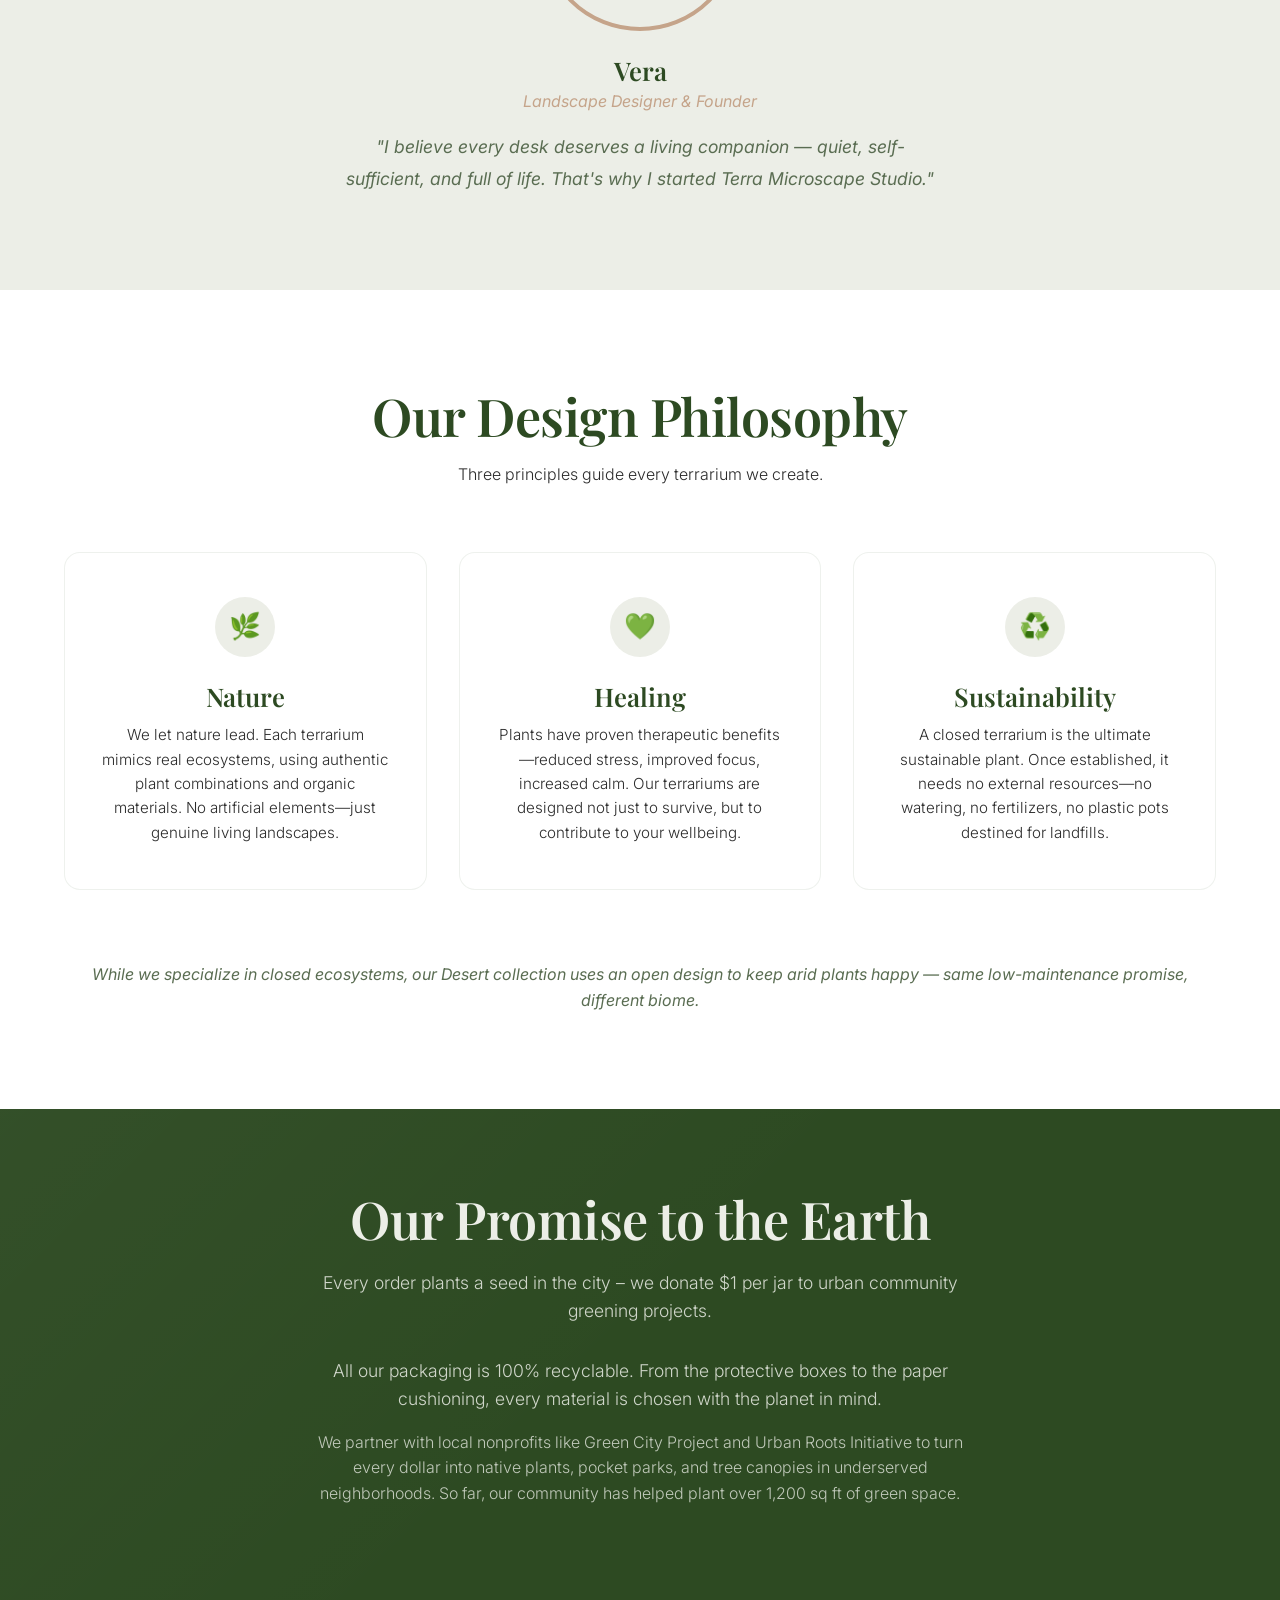
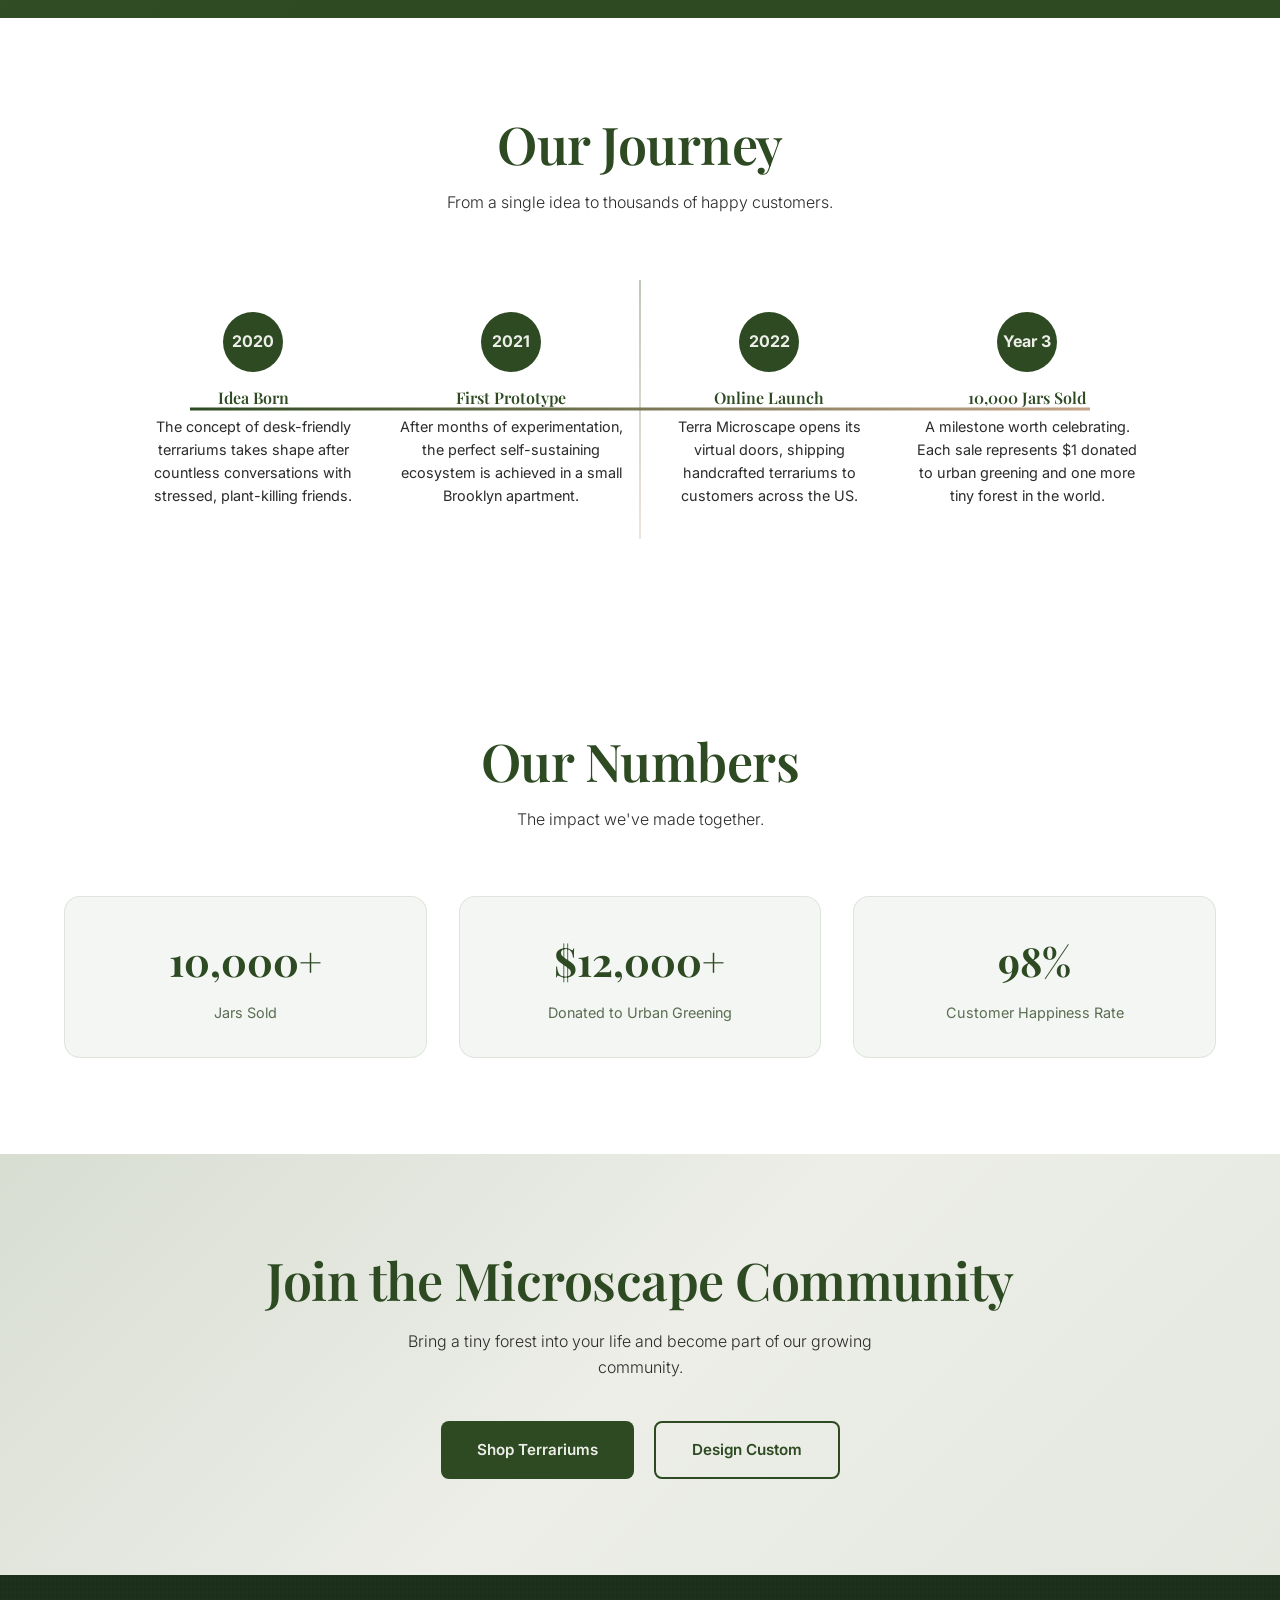
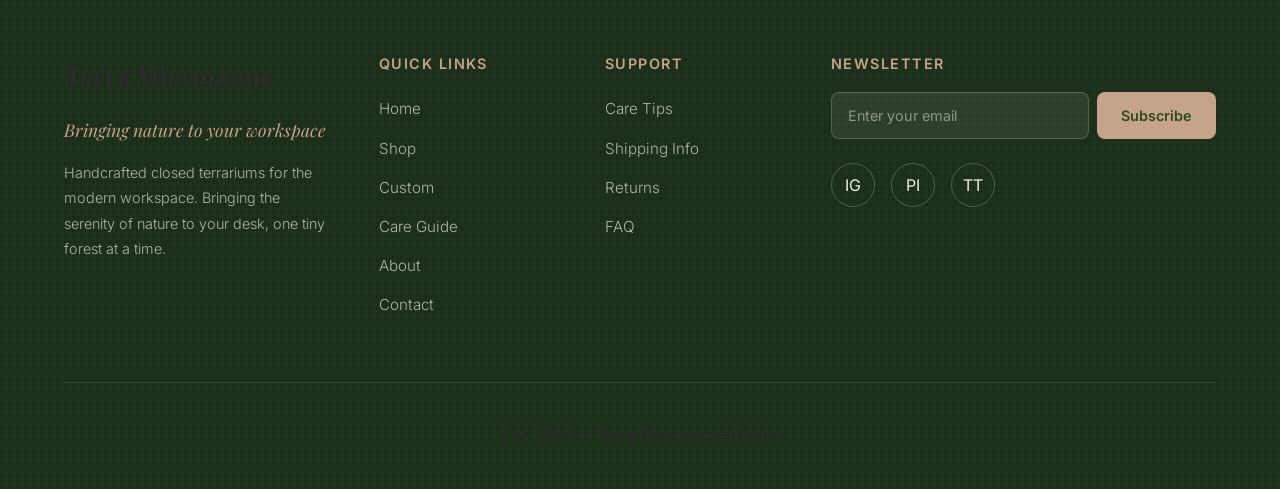
==== commit 77f62c25: "Add files via upload" ====
--- a/about.html
+++ b/about.html
@@ -116,6 +116,7 @@
           <p>A closed terrarium is the ultimate sustainable plant. Once established, it needs no external resources—no watering, no fertilizers, no plastic pots destined for landfills.</p>
         </div>
       </div>
+      <p style="text-align: center; margin-top: 2rem; font-size: 1rem; color: var(--color-text-light); font-style: italic;">While we specialize in closed ecosystems, our Desert collection uses an open design to keep arid plants happy — same low-maintenance promise, different biome.</p>
     </div>
   </section>
 
@@ -155,7 +156,7 @@
             <p style="font-size: 0.9rem;">Terra Microscape opens its virtual doors, shipping handcrafted terrariums to customers across the US.</p>
           </div>
           <div style="flex: 1; min-width: 200px; text-align: center;">
-            <div style="width: 60px; height: 60px; background: var(--color-primary); border-radius: 50%; margin: 0 auto 1rem; display: flex; align-items: center; justify-content: center; color: var(--color-secondary); font-weight: 700;">2023</div>
+            <div style="width: 60px; height: 60px; background: var(--color-primary); border-radius: 50%; margin: 0 auto 1rem; display: flex; align-items: center; justify-content: center; color: var(--color-secondary); font-weight: 700;">Year 3</div>
             <h4 style="color: var(--color-primary); margin-bottom: 0.5rem;">10,000 Jars Sold</h4>
             <p style="font-size: 0.9rem;">A milestone worth celebrating. Each sale represents $1 donated to urban greening and one more tiny forest in the world.</p>
           </div>
@@ -243,7 +244,7 @@
         </div>
       </div>
       <div class="footer-bottom">
-        <p>© 2025 Terra Microscape Studio. All rights reserved.</p>
+        <p>Est. 2020 — Terra Microscape Studio</p>
       </div>
     </div>
   </footer>
